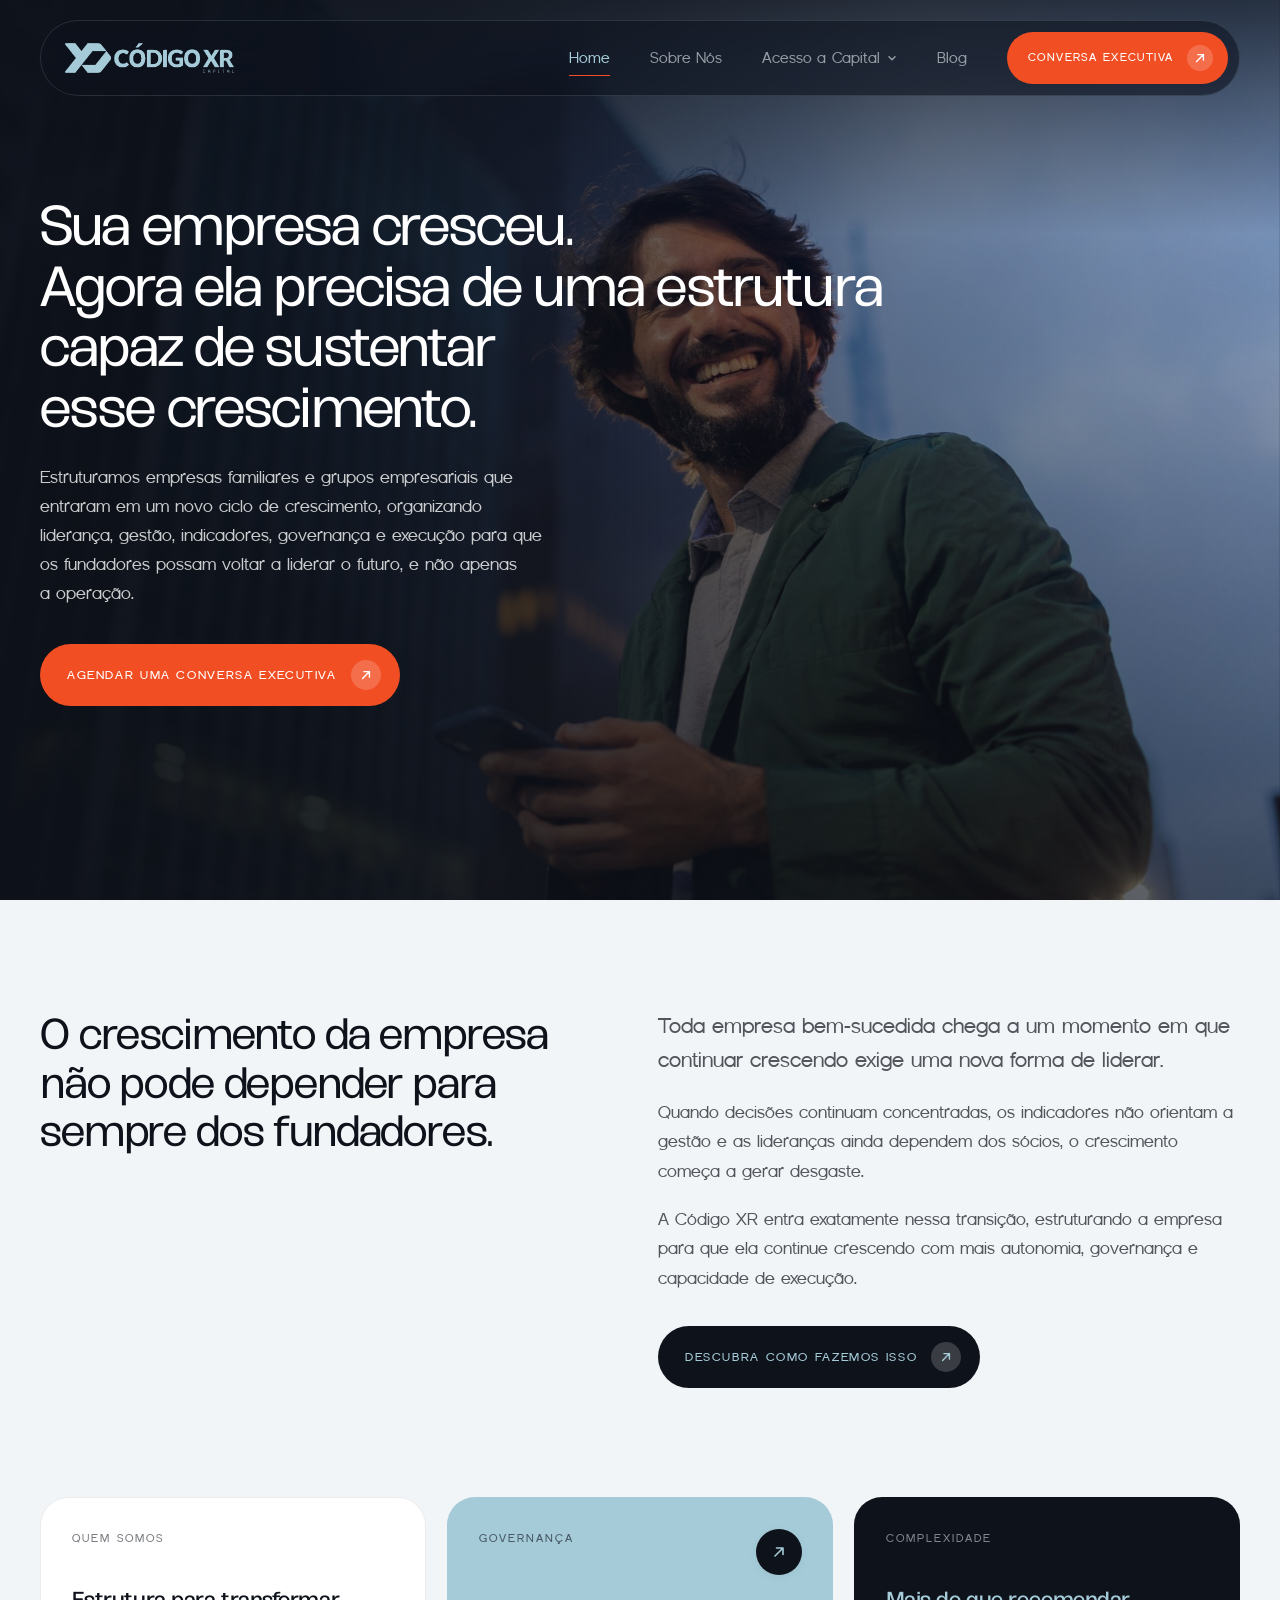
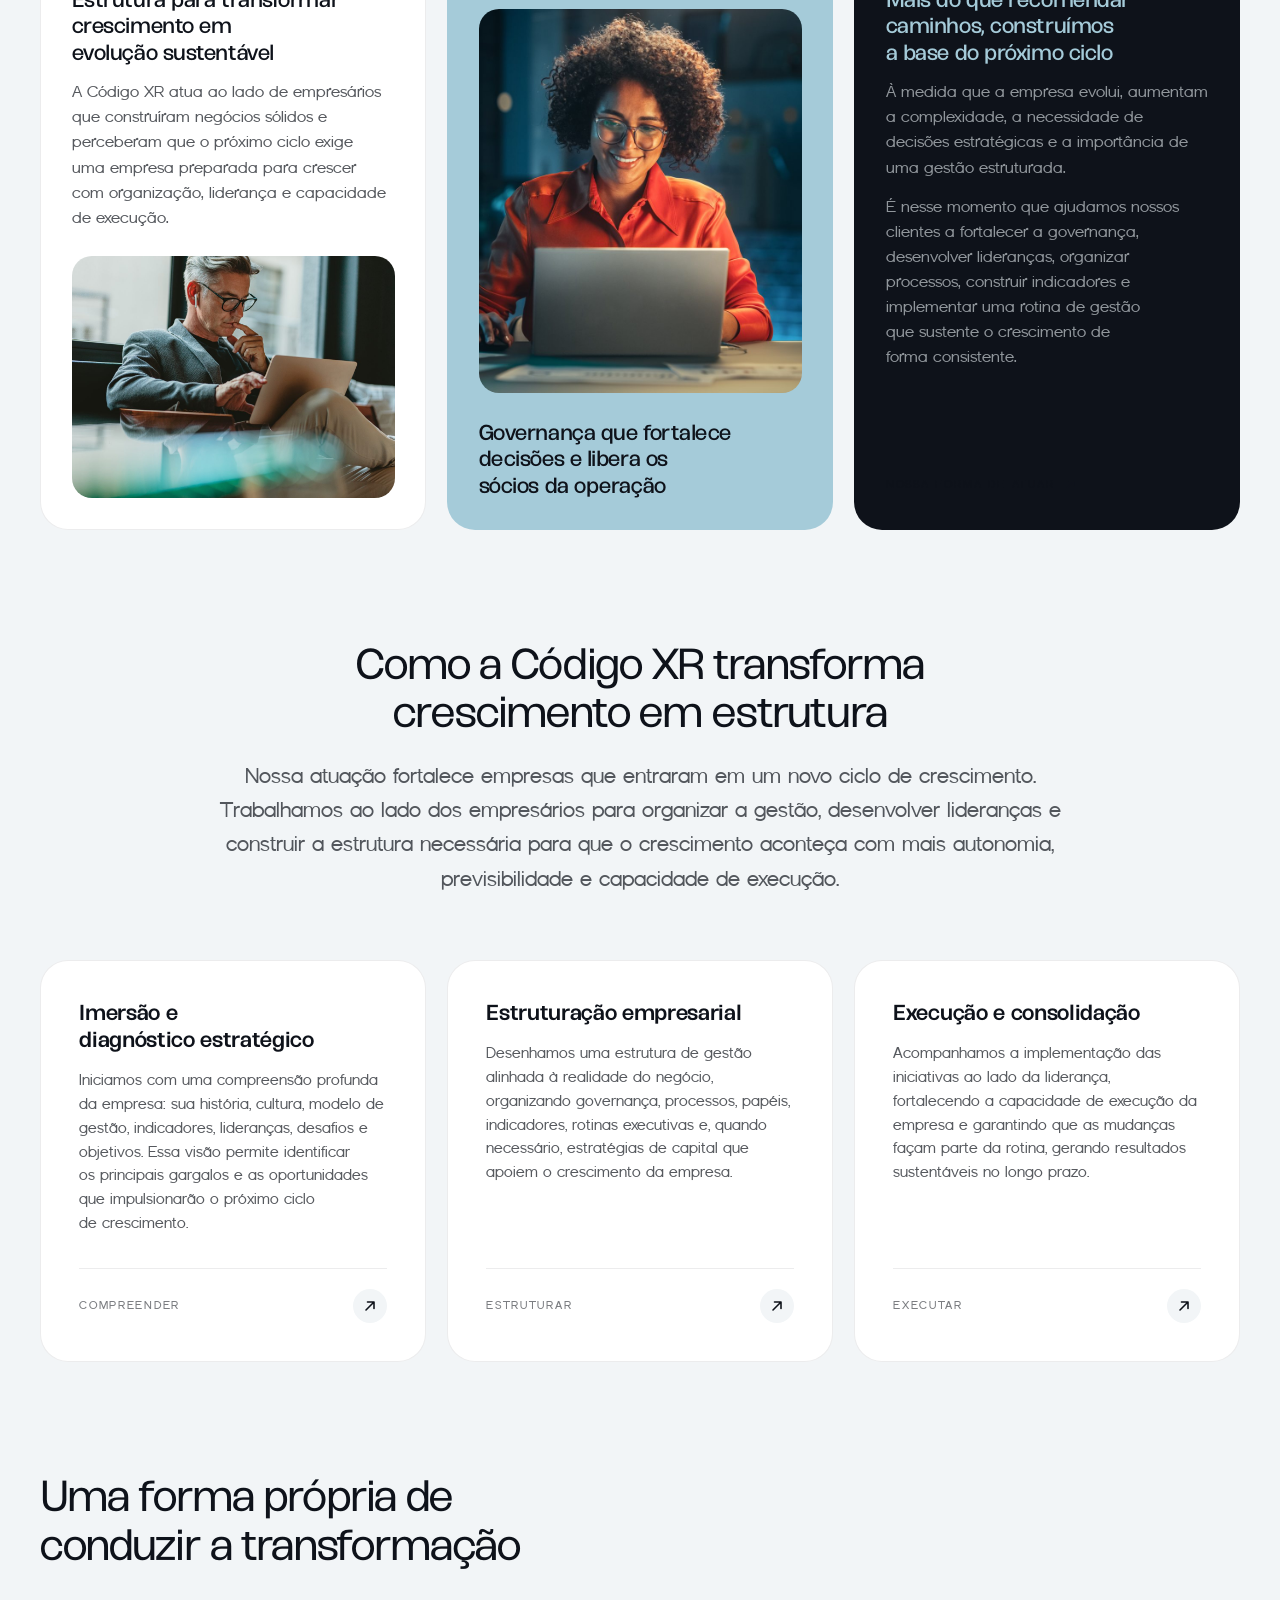
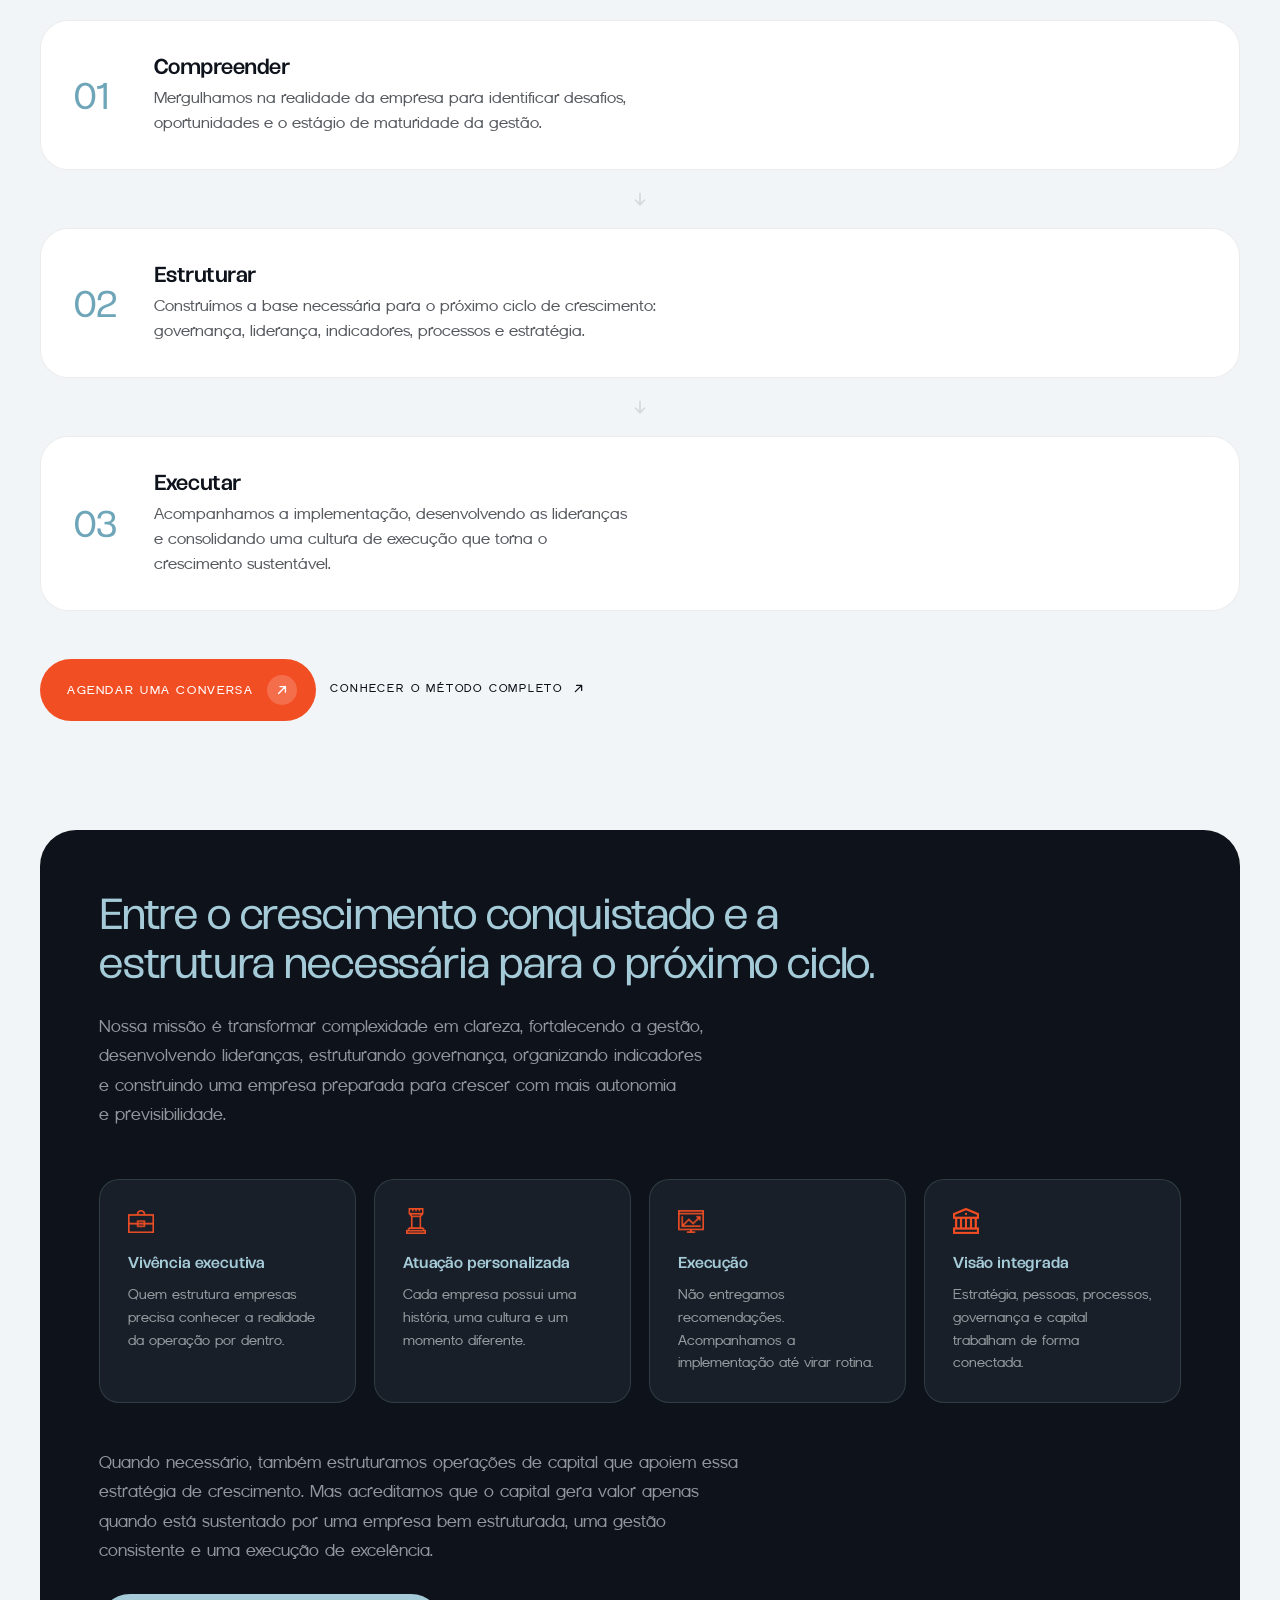
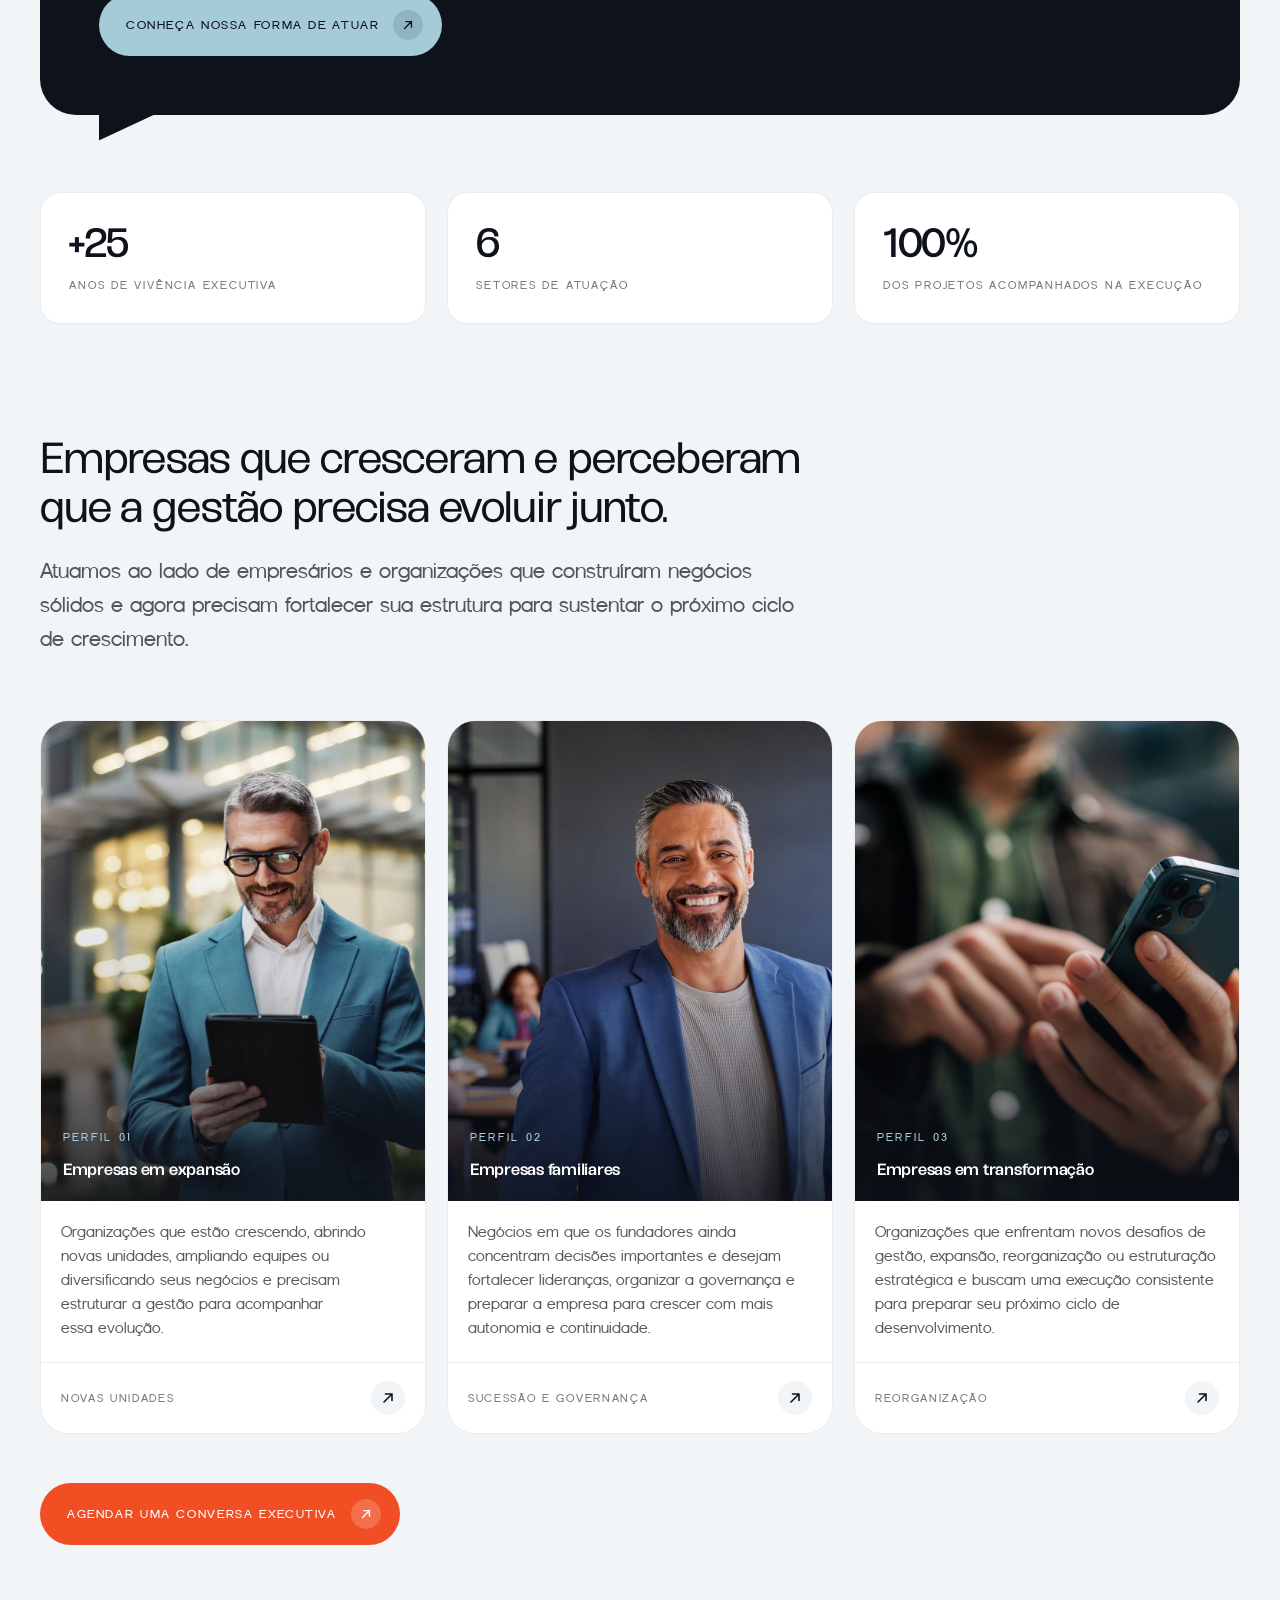
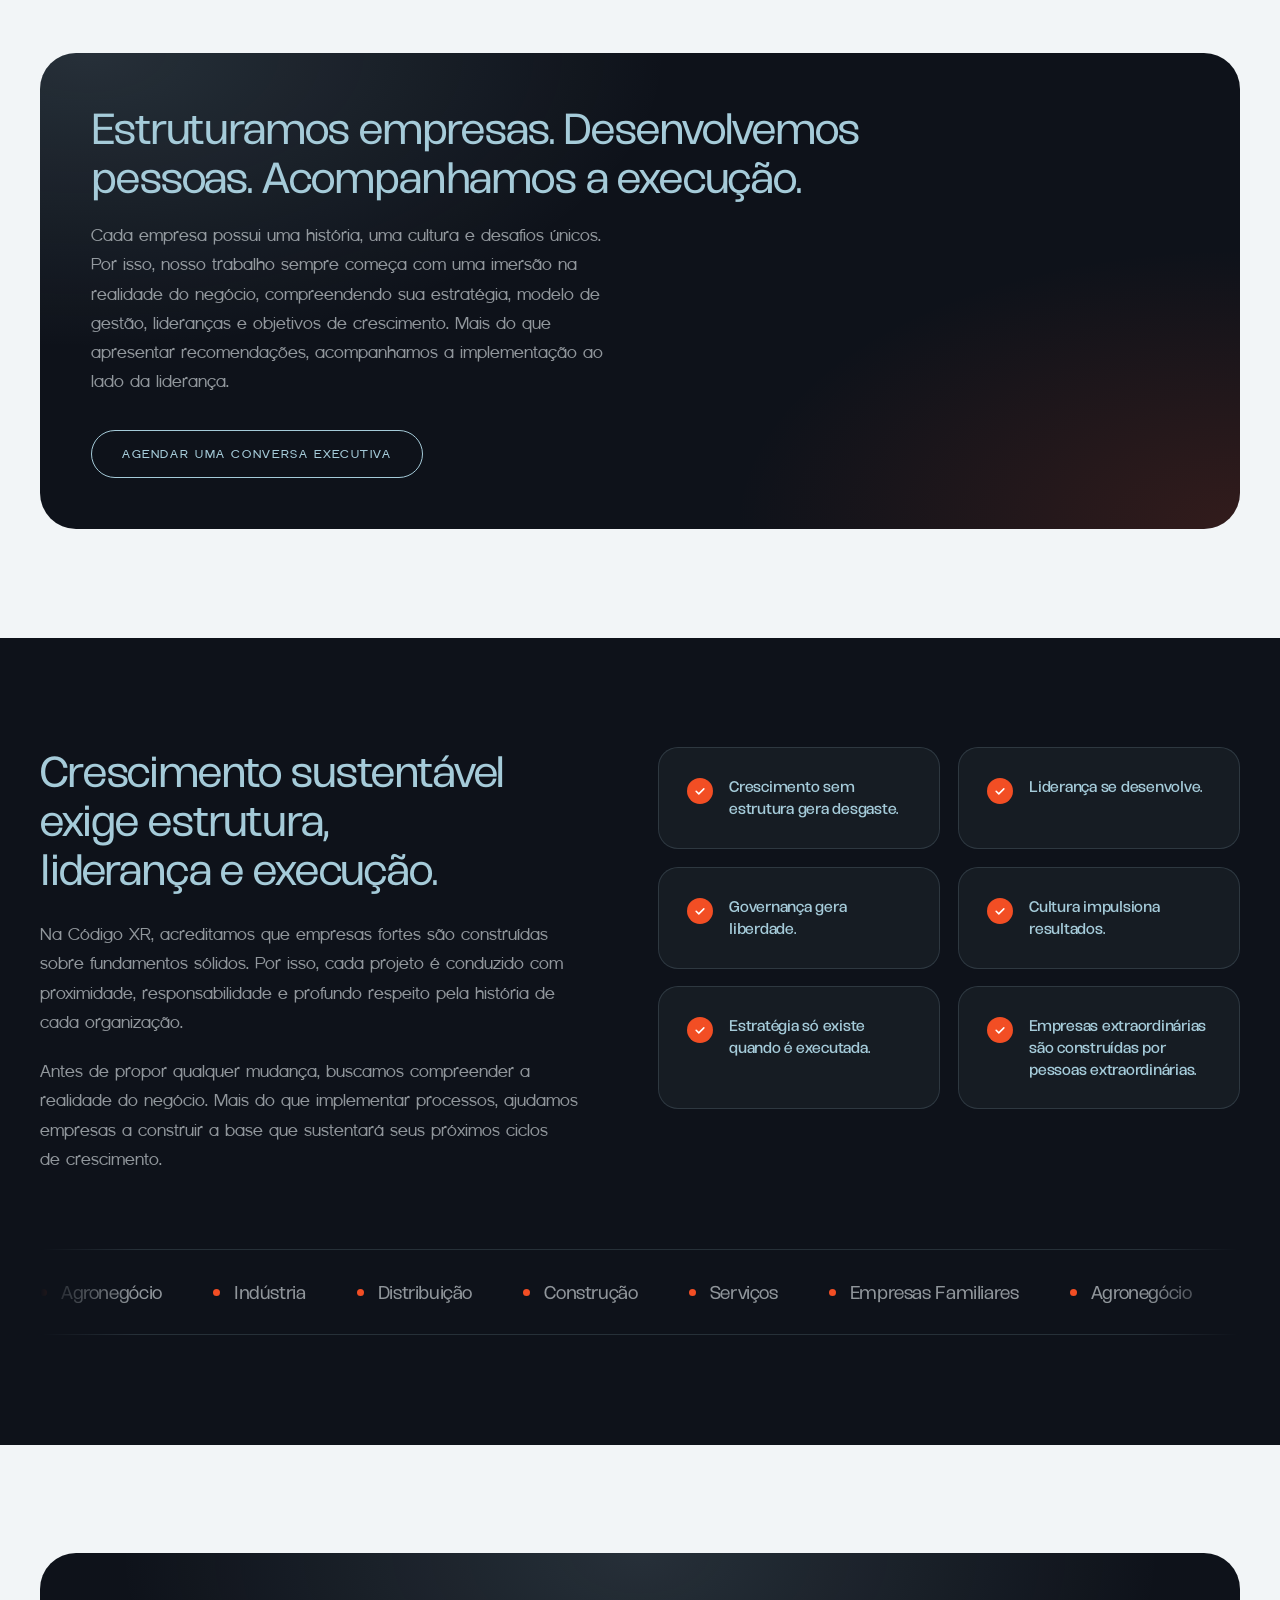
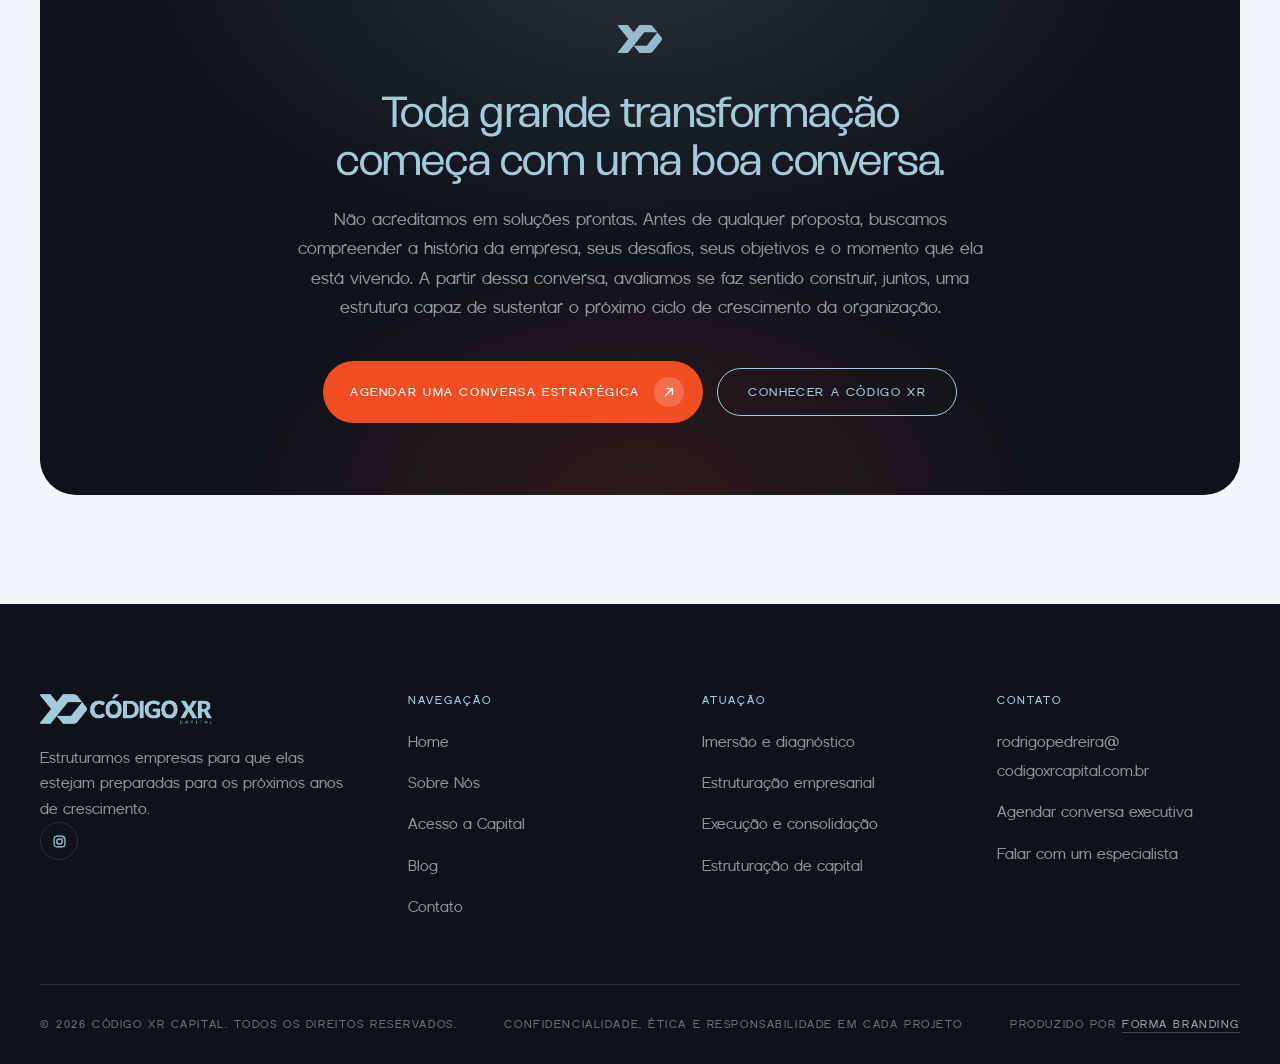
==== index.html @ d163daa0 "Remove o numero de empresas acompanhadas Sai o card '+40 empresas acompanhadas' da Home e do Sobre N" ====
<!DOCTYPE html>
<html lang="pt-BR">
<head>
<meta charset="UTF-8">
<meta name="viewport" content="width=device-width, initial-scale=1">
<title>Código XR Capital | Estruturamos empresas para o próximo ciclo de crescimento</title>
<meta name="description" content="A Código XR Capital estrutura empresas familiares e grupos empresariais que entraram em um novo ciclo de crescimento, organizando liderança, gestão, indicadores, governança e execução.">
<meta name="theme-color" content="#0E121A">
<link rel="icon" href="assets/brand/favicon.png" type="image/png">
<meta property="og:type" content="website">
<meta property="og:title" content="Código XR Capital">
<meta property="og:description" content="Estruturamos empresas para que elas estejam preparadas para os próximos anos de crescimento.">
<meta property="og:image" content="assets/img/hero-principal.jpg">
<meta property="og:locale" content="pt_BR">
<link rel="preload" as="font" type="font/woff2" href="assets/fonts/Archetica-Light.woff2" crossorigin>
<link rel="preload" as="font" type="font/woff2" href="assets/fonts/MaximaNouva-Regular.woff2" crossorigin>
<link rel="stylesheet" href="assets/css/style.css">
<script>document.documentElement.className += ' js';</script>
</head>
<body>

<a class="pular" href="#conteudo">Ir para o conteúdo</a>
<div class="progresso" aria-hidden="true"></div>

<!-- ==================== HEADER ==================== -->
<header class="topo">
  <div class="wrap">
    <div class="topo__barra">
      <a class="topo__logo" href="index.html" aria-label="Código XR Capital, página inicial">
        <img src="assets/brand/logo-azul.png" alt="Código XR Capital">
      </a>
      <nav class="nav" aria-label="Navegação principal">
        <a class="nav__link is-ativo" href="index.html">Home</a>
        <a class="nav__link" href="sobre.html">Sobre Nós</a>
        <div class="nav__item">
          <a class="nav__link nav__link--menu" href="capital.html">Acesso a Capital <svg viewBox="0 0 10 10" fill="none" aria-hidden="true"><path d="M2 3.8 5 6.8l3-3" stroke="currentColor" stroke-width="1.5" stroke-linecap="round" stroke-linejoin="round"/></svg></a>
          <div class="submenu">
          <a class="submenu__link" href="capital.html#produtos">Produtos financeiros</a>
          <a class="submenu__link" href="capital.html#home-equity">Home Equity</a>
          <a class="submenu__link" href="capital.html#home-cash">Home Cash</a>
          <span class="submenu__sep" aria-hidden="true"></span>
          <a class="submenu__link" href="capital.html#credito-empresarial">Crédito empresarial</a>
          <a class="submenu__link" href="capital.html#credito-imobiliario">Crédito imobiliário</a>
          <a class="submenu__link" href="capital.html#credito-construcao">Crédito para construção</a>
          <a class="submenu__link" href="capital.html#agronegocio">Agronegócio</a>
          <a class="submenu__link" href="capital.html#reestruturacao-dividas">Reestruturação de dívidas</a>
          <span class="submenu__sep" aria-hidden="true"></span>
          <a class="submenu__link" href="capital.html#estruturadas">Soluções estruturadas</a>
          <a class="submenu__link" href="https://app.teddy360.com.br/#/store/efd0c424-6882-4dab-96a6-a4d4dbcfbdfd/v2" target="_blank" rel="noopener">Simule sua operação</a>
          </div>
        </div>
        <a class="nav__link" href="blog.html">Blog</a>
      </nav>
      <div class="topo__acoes">
        <a class="btn btn--sm" href="contato.html">
          Conversa Executiva
          <span class="btn__seta" aria-hidden="true"><svg viewBox="0 0 14 14" fill="none"><path d="M3 11 11 3M11 3H4.5M11 3v6.5" stroke="currentColor" stroke-width="1.6" stroke-linecap="round" stroke-linejoin="round"/></svg></span>
        </a>
        <button class="menu-btn" type="button" aria-label="Abrir menu" aria-expanded="false" aria-controls="drawer">
          <span></span><span></span><span></span>
        </button>
      </div>
    </div>
  </div>
</header>

<div class="drawer" id="drawer">
  <nav class="drawer__nav" aria-label="Navegação mobile">
    <a class="drawer__link" style="--i:0" href="index.html">Home</a>
    <a class="drawer__link" style="--i:1" href="sobre.html">Sobre Nós</a>
    <a class="drawer__link" style="--i:2" href="capital.html">Acesso a Capital</a>
    <div class="drawer__sub" style="--i:3">
      <a href="capital.html#produtos">Produtos financeiros</a>
      <a href="capital.html#home-equity">Home Equity</a>
      <a href="capital.html#home-cash">Home Cash</a>
      <a href="capital.html#credito-empresarial">Crédito empresarial</a>
      <a href="capital.html#credito-imobiliario">Crédito imobiliário</a>
      <a href="capital.html#credito-construcao">Crédito para construção</a>
      <a href="capital.html#agronegocio">Agronegócio</a>
      <a href="capital.html#reestruturacao-dividas">Reestruturação de dívidas</a>
      <a href="capital.html#estruturadas">Soluções estruturadas</a>
      <a href="https://app.teddy360.com.br/#/store/efd0c424-6882-4dab-96a6-a4d4dbcfbdfd/v2" target="_blank" rel="noopener">Simule sua operação</a>
    </div>
    <a class="drawer__link" style="--i:4" href="blog.html">Blog</a>
  </nav>
  <div class="drawer__rodape">
    <a class="btn btn--bloco" href="contato.html">
      Agendar uma Conversa Executiva
      <span class="btn__seta" aria-hidden="true"><svg viewBox="0 0 14 14" fill="none"><path d="M3 11 11 3M11 3H4.5M11 3v6.5" stroke="currentColor" stroke-width="1.6" stroke-linecap="round" stroke-linejoin="round"/></svg></span>
    </a>
    <p class="drawer__contato">
      <a href="mailto:rodrigopedreira@codigoxrcapital.com.br">rodrigopedreira@<wbr>codigoxrcapital.com.br</a><br>
      Estruturação empresarial, governança e capital
    </p>
  </div>
</div>

<main id="conteudo">

  <!-- ==================== DOBRA 1: HERO ==================== -->
  <section class="hero">
    <img class="hero__bg" src="assets/img/hero-principal.jpg" alt="Empresário em ambiente urbano corporativo" width="2400" height="1340" fetchpriority="high">

    <div class="hero__conteudo">
      <h1 class="hero__titulo">
        <span data-fatiar>Sua empresa cresceu.</span>
        <span data-fatiar>Agora ela precisa de uma estrutura</span>
        <span data-fatiar>capaz de sustentar esse crescimento.</span>
      </h1>

      <p class="hero__sub" data-anima="sobe" style="--atraso:.4s">
        Estruturamos empresas familiares e grupos empresariais que entraram em um novo ciclo de crescimento, organizando liderança, gestão, indicadores, governança e execução para que os fundadores possam voltar a liderar o futuro, e não apenas a operação.
      </p>

      <div class="hero__acoes grupo-btn" data-anima="sobe" style="--atraso:.52s">
        <a class="btn" href="contato.html">
          Agendar uma Conversa Executiva
          <span class="btn__seta" aria-hidden="true"><svg viewBox="0 0 14 14" fill="none"><path d="M3 11 11 3M11 3H4.5M11 3v6.5" stroke="currentColor" stroke-width="1.6" stroke-linecap="round" stroke-linejoin="round"/></svg></span>
        </a>
      </div>
    </div>

    <div class="hero__tags" data-grupo=".1">
      <span class="hero__tag" data-anima="sobe">Estruturação empresarial</span>
      <span class="hero__tag" data-anima="sobe">Governança e liderança</span>
      <span class="hero__tag" data-anima="sobe">Execução e capital</span>
    </div>
  </section>

  <!-- ==================== DOBRA 2: A TRANSIÇÃO ==================== -->
  <section class="secao" id="transicao">
    <div class="wrap">
      <div class="duas-colunas">

        <div>
          <h2 class="h2" data-fatiar>O crescimento da empresa não pode depender para sempre dos fundadores.</h2>
        </div>

        <div data-grupo=".1">
          <p class="lead" data-anima="sobe">Toda empresa bem-sucedida chega a um momento em que continuar crescendo exige uma nova forma de liderar.</p>
          <p class="texto" data-anima="sobe">Quando decisões continuam concentradas, os indicadores não orientam a gestão e as lideranças ainda dependem dos sócios, o crescimento começa a gerar desgaste.</p>
          <p class="texto" data-anima="sobe">A Código XR entra exatamente nessa transição, estruturando a empresa para que ela continue crescendo com mais autonomia, governança e capacidade de execução.</p>
          <div class="grupo-btn" style="margin-top:34px" data-anima="sobe">
            <a class="btn btn--escuro" href="#atuacao">
              Descubra como fazemos isso
              <span class="btn__seta" aria-hidden="true"><svg viewBox="0 0 14 14" fill="none"><path d="M3 11 11 3M11 3H4.5M11 3v6.5" stroke="currentColor" stroke-width="1.6" stroke-linecap="round" stroke-linejoin="round"/></svg></span>
            </a>
          </div>
        </div>

      </div>
    </div>
  </section>

  <!-- ==================== DOBRA 3: BENTO ==================== -->
  <section class="secao secao--topo">
    <div class="wrap">
      <div class="bento" data-grupo=".12">

        <article class="card bento__destaque" data-anima="sobe">
          <div class="card__topo">
            <span class="card__rotulo">Quem somos</span>
          </div>
          <h3 class="card__titulo">Estrutura para transformar crescimento em evolução sustentável</h3>
          <p class="card__texto">A Código XR atua ao lado de empresários que construíram negócios sólidos e perceberam que o próximo ciclo exige uma empresa preparada para crescer com organização, liderança e capacidade de execução.</p>
          <div class="card__midia">
            <img src="assets/img/bento-conselho.jpg" alt="Reunião de conselho em ambiente corporativo" loading="lazy" width="1200" height="900">
          </div>
        </article>

        <article class="card card--azul bento__acento" data-anima="escala">
          <div class="card__topo">
            <span class="card__rotulo">Governança</span>
          </div>
          <div class="bento__acento-foto">
            <img src="assets/img/bento-governanca.jpg" alt="Sala de reunião executiva com lideranças" loading="lazy" width="1200" height="900">
          </div>
          <h3 class="card__titulo">Governança que fortalece decisões e libera os sócios da operação</h3>
          <span class="bolha" aria-hidden="true"><svg viewBox="0 0 14 14" fill="none"><path d="M3 11 11 3M11 3H4.5M11 3v6.5" stroke="currentColor" stroke-width="1.6" stroke-linecap="round" stroke-linejoin="round"/></svg></span>
        </article>

        <article class="card card--escuro bento__destaque" data-anima="sobe">
          <div class="card__topo">
            <span class="card__rotulo">Complexidade</span>
          </div>
          <h3 class="card__titulo">Mais do que recomendar caminhos, construímos a base do próximo ciclo</h3>
          <p class="card__texto">À medida que a empresa evolui, aumentam a complexidade, a necessidade de decisões estratégicas e a importância de uma gestão estruturada.</p>
          <p class="card__texto">É nesse momento que ajudamos nossos clientes a fortalecer a governança, desenvolver lideranças, organizar processos, construir indicadores e implementar uma rotina de gestão que sustente o crescimento de forma consistente.</p>
          <div class="grupo-btn" style="margin-top:auto;padding-top:clamp(24px,3vw,36px)">
            <a class="link-seta" href="sobre.html">
              Nossa forma de atuar
              <svg viewBox="0 0 14 14" fill="none" aria-hidden="true"><path d="M3 11 11 3M11 3H4.5M11 3v6.5" stroke="currentColor" stroke-width="1.6" stroke-linecap="round" stroke-linejoin="round"/></svg>
            </a>
          </div>
        </article>

      </div>
    </div>
  </section>

  <!-- ==================== DOBRA 4: COMO ATUAMOS ==================== -->
  <section class="secao secao--topo" id="atuacao">
    <div class="wrap">

      <div class="cabecalho-secao cabecalho-secao--centro">
        <h2 class="h2" data-fatiar>Como a Código XR transforma crescimento em estrutura</h2>
        <p class="lead" data-anima="sobe" style="--atraso:.2s">Nossa atuação fortalece empresas que entraram em um novo ciclo de crescimento. Trabalhamos ao lado dos empresários para organizar a gestão, desenvolver lideranças e construir a estrutura necessária para que o crescimento aconteça com mais autonomia, previsibilidade e capacidade de execução.</p>
      </div>

      <div class="grid grid--3" style="margin-top:clamp(44px,5vw,72px)" data-grupo=".11">

        <article class="pilar pilar--texto" data-anima="sobe">
          <h3 class="pilar__titulo">Imersão e diagnóstico estratégico</h3>
          <p class="pilar__desc">Iniciamos com uma compreensão profunda da empresa: sua história, cultura, modelo de gestão, indicadores, lideranças, desafios e objetivos. Essa visão permite identificar os principais gargalos e as oportunidades que impulsionarão o próximo ciclo de crescimento.</p>
          <div class="pilar__rodape">
            <span>Compreender</span>
            <a class="bolha" href="contato.html" aria-label="Agendar uma conversa executiva"><svg viewBox="0 0 14 14" fill="none" aria-hidden="true"><path d="M3 11 11 3M11 3H4.5M11 3v6.5" stroke="currentColor" stroke-width="1.6" stroke-linecap="round" stroke-linejoin="round"/></svg></a>
          </div>
        </article>

        <article class="pilar pilar--texto" data-anima="sobe">
          <h3 class="pilar__titulo">Estruturação empresarial</h3>
          <p class="pilar__desc">Desenhamos uma estrutura de gestão alinhada à realidade do negócio, organizando governança, processos, papéis, indicadores, rotinas executivas e, quando necessário, estratégias de capital que apoiem o crescimento da empresa.</p>
          <div class="pilar__rodape">
            <span>Estruturar</span>
            <a class="bolha" href="contato.html" aria-label="Agendar uma conversa executiva"><svg viewBox="0 0 14 14" fill="none" aria-hidden="true"><path d="M3 11 11 3M11 3H4.5M11 3v6.5" stroke="currentColor" stroke-width="1.6" stroke-linecap="round" stroke-linejoin="round"/></svg></a>
          </div>
        </article>

        <article class="pilar pilar--texto" data-anima="sobe">
          <h3 class="pilar__titulo">Execução e consolidação</h3>
          <p class="pilar__desc">Acompanhamos a implementação das iniciativas ao lado da liderança, fortalecendo a capacidade de execução da empresa e garantindo que as mudanças façam parte da rotina, gerando resultados sustentáveis no longo prazo.</p>
          <div class="pilar__rodape">
            <span>Executar</span>
            <a class="bolha" href="contato.html" aria-label="Agendar uma conversa executiva"><svg viewBox="0 0 14 14" fill="none" aria-hidden="true"><path d="M3 11 11 3M11 3H4.5M11 3v6.5" stroke="currentColor" stroke-width="1.6" stroke-linecap="round" stroke-linejoin="round"/></svg></a>
          </div>
        </article>

      </div>
    </div>
  </section>

  <!-- ==================== MÉTODO XR ==================== -->
  <section class="secao secao--topo">
    <div class="wrap">
      <div class="cabecalho-secao" style="margin-bottom:clamp(34px,4vw,54px)">
        <h2 class="h2" data-fatiar>Uma forma própria de conduzir a transformação</h2>
      </div>

      <div class="metodo" data-grupo=".1">

        <article class="etapa" data-anima="esquerda">
          <div class="etapa__num">01</div>
          <div>
            <h3 class="etapa__titulo">Compreender</h3>
            <p class="etapa__texto">Mergulhamos na realidade da empresa para identificar desafios, oportunidades e o estágio de maturidade da gestão.</p>
          </div>
        </article>

        <div class="seta-fluxo" aria-hidden="true"><svg viewBox="0 0 16 16" fill="none"><path d="M8 3v10m0 0 4-4m-4 4-4-4" stroke="currentColor" stroke-width="1.5" stroke-linecap="round" stroke-linejoin="round"/></svg></div>

        <article class="etapa" data-anima="esquerda">
          <div class="etapa__num">02</div>
          <div>
            <h3 class="etapa__titulo">Estruturar</h3>
            <p class="etapa__texto">Construímos a base necessária para o próximo ciclo de crescimento: governança, liderança, indicadores, processos e estratégia.</p>
          </div>
        </article>

        <div class="seta-fluxo" aria-hidden="true"><svg viewBox="0 0 16 16" fill="none"><path d="M8 3v10m0 0 4-4m-4 4-4-4" stroke="currentColor" stroke-width="1.5" stroke-linecap="round" stroke-linejoin="round"/></svg></div>

        <article class="etapa" data-anima="esquerda">
          <div class="etapa__num">03</div>
          <div>
            <h3 class="etapa__titulo">Executar</h3>
            <p class="etapa__texto">Acompanhamos a implementação, desenvolvendo as lideranças e consolidando uma cultura de execução que torna o crescimento sustentável.</p>
          </div>
        </article>

      </div>

      <div class="grupo-btn" style="margin-top:clamp(32px,4vw,48px)" data-anima="sobe">
        <a class="btn" href="contato.html">
          Agendar uma Conversa
          <span class="btn__seta" aria-hidden="true"><svg viewBox="0 0 14 14" fill="none"><path d="M3 11 11 3M11 3H4.5M11 3v6.5" stroke="currentColor" stroke-width="1.6" stroke-linecap="round" stroke-linejoin="round"/></svg></span>
        </a>
        <a class="link-seta" href="sobre.html">
          Conhecer o método completo
          <svg viewBox="0 0 14 14" fill="none" aria-hidden="true"><path d="M3 11 11 3M11 3H4.5M11 3v6.5" stroke="currentColor" stroke-width="1.6" stroke-linecap="round" stroke-linejoin="round"/></svg>
        </a>
      </div>
    </div>
  </section>

  <!-- ==================== DOBRA 5: FILOSOFIA (BALÃO ESCURO) ==================== -->
  <section class="secao secao--topo">
    <div class="wrap">
      <div class="balao" data-anima="escala">
        <h2 class="h2" data-fatiar>Entre o crescimento conquistado e a estrutura necessária para o próximo ciclo.</h2>
        <p class="texto" style="margin-top:24px;max-width:70ch;color:var(--claro-60)" data-anima="sobe">
          Nossa missão é transformar complexidade em clareza, fortalecendo a gestão, desenvolvendo lideranças, estruturando governança, organizando indicadores e construindo uma empresa preparada para crescer com mais autonomia e previsibilidade.
        </p>

        <div class="balao__grade" data-grupo=".09">
          <div class="balao__item" data-anima="sobe">
            <i style="-webkit-mask-image:url(assets/icons/executivo.png);mask-image:url(assets/icons/executivo.png)" aria-hidden="true"></i>
            <h3>Vivência executiva</h3>
            <p>Quem estrutura empresas precisa conhecer a realidade da operação por dentro.</p>
          </div>
          <div class="balao__item" data-anima="sobe">
            <i style="-webkit-mask-image:url(assets/icons/estrategia.png);mask-image:url(assets/icons/estrategia.png)" aria-hidden="true"></i>
            <h3>Atuação personalizada</h3>
            <p>Cada empresa possui uma história, uma cultura e um momento diferente.</p>
          </div>
          <div class="balao__item" data-anima="sobe">
            <i style="-webkit-mask-image:url(assets/icons/indicadores.png);mask-image:url(assets/icons/indicadores.png)" aria-hidden="true"></i>
            <h3>Execução</h3>
            <p>Não entregamos recomendações. Acompanhamos a implementação até virar rotina.</p>
          </div>
          <div class="balao__item" data-anima="sobe">
            <i style="-webkit-mask-image:url(assets/icons/governanca.png);mask-image:url(assets/icons/governanca.png)" aria-hidden="true"></i>
            <h3>Visão integrada</h3>
            <p>Estratégia, pessoas, processos, governança e capital trabalham de forma conectada.</p>
          </div>
        </div>

        <p class="texto" style="margin-top:clamp(30px,3.4vw,44px);max-width:72ch;color:var(--claro-60)" data-anima="sobe">
          Quando necessário, também estruturamos operações de capital que apoiem essa estratégia de crescimento. Mas acreditamos que o capital gera valor apenas quando está sustentado por uma empresa bem estruturada, uma gestão consistente e uma execução de excelência.
        </p>

        <div class="grupo-btn" style="margin-top:30px" data-anima="sobe">
          <a class="btn btn--azul" href="sobre.html">
            Conheça nossa forma de atuar
            <span class="btn__seta" aria-hidden="true"><svg viewBox="0 0 14 14" fill="none"><path d="M3 11 11 3M11 3H4.5M11 3v6.5" stroke="currentColor" stroke-width="1.6" stroke-linecap="round" stroke-linejoin="round"/></svg></span>
          </a>
        </div>
      </div>

      <!-- AJUSTAR COM O CLIENTE: números institucionais a confirmar -->
      <div class="numeros numeros--3" data-grupo=".1">
        <div class="numeros__item" data-anima="sobe">
          <div class="numeros__valor"><span data-contador="25" data-prefixo="+">+25</span></div>
          <div class="numeros__rot">Anos de vivência executiva</div>
        </div>
        <div class="numeros__item" data-anima="sobe">
          <div class="numeros__valor"><span data-contador="6">6</span></div>
          <div class="numeros__rot">Setores de atuação</div>
        </div>
        <div class="numeros__item" data-anima="sobe">
          <div class="numeros__valor"><span data-contador="100" data-sufixo="%">100%</span></div>
          <div class="numeros__rot">Dos projetos acompanhados na execução</div>
        </div>
      </div>
    </div>
  </section>

  <!-- ==================== DOBRA 6: PARA QUEM ==================== -->
  <section class="secao secao--topo">
    <div class="wrap">

      <div class="cabecalho-secao">
        <h2 class="h2" data-fatiar>Empresas que cresceram e perceberam que a gestão precisa evoluir junto.</h2>
        <p class="lead" data-anima="sobe" style="--atraso:.2s">Atuamos ao lado de empresários e organizações que construíram negócios sólidos e agora precisam fortalecer sua estrutura para sustentar o próximo ciclo de crescimento.</p>
      </div>

      <div class="grid grid--3" style="margin-top:clamp(40px,5vw,64px)" data-grupo=".11">

        <article class="pilar" data-anima="sobe">
          <div class="pilar__foto">
            <img src="assets/img/perfil-expansao.jpg" alt="Empresas em expansão" loading="lazy" width="1000" height="1250">
            <div class="pilar__conteudo">
              <span class="pilar__num">Perfil 01</span>
              <h3 class="pilar__titulo">Empresas em expansão</h3>
            </div>
          </div>
          <p class="pilar__desc">Organizações que estão crescendo, abrindo novas unidades, ampliando equipes ou diversificando seus negócios e precisam estruturar a gestão para acompanhar essa evolução.</p>
          <div class="pilar__rodape">
            <span>Novas unidades</span>
            <a class="bolha" href="contato.html" aria-label="Agendar uma conversa executiva"><svg viewBox="0 0 14 14" fill="none" aria-hidden="true"><path d="M3 11 11 3M11 3H4.5M11 3v6.5" stroke="currentColor" stroke-width="1.6" stroke-linecap="round" stroke-linejoin="round"/></svg></a>
          </div>
        </article>

        <article class="pilar" data-anima="sobe">
          <div class="pilar__foto">
            <img src="assets/img/perfil-familiar.jpg" alt="Empresas familiares" loading="lazy" width="1000" height="1250">
            <div class="pilar__conteudo">
              <span class="pilar__num">Perfil 02</span>
              <h3 class="pilar__titulo">Empresas familiares</h3>
            </div>
          </div>
          <p class="pilar__desc">Negócios em que os fundadores ainda concentram decisões importantes e desejam fortalecer lideranças, organizar a governança e preparar a empresa para crescer com mais autonomia e continuidade.</p>
          <div class="pilar__rodape">
            <span>Sucessão e governança</span>
            <a class="bolha" href="contato.html" aria-label="Agendar uma conversa executiva"><svg viewBox="0 0 14 14" fill="none" aria-hidden="true"><path d="M3 11 11 3M11 3H4.5M11 3v6.5" stroke="currentColor" stroke-width="1.6" stroke-linecap="round" stroke-linejoin="round"/></svg></a>
          </div>
        </article>

        <article class="pilar" data-anima="sobe">
          <div class="pilar__foto">
            <img src="assets/img/perfil-transformacao.jpg" alt="Empresas em transformação" loading="lazy" width="1000" height="1250">
            <div class="pilar__conteudo">
              <span class="pilar__num">Perfil 03</span>
              <h3 class="pilar__titulo">Empresas em transformação</h3>
            </div>
          </div>
          <p class="pilar__desc">Organizações que enfrentam novos desafios de gestão, expansão, reorganização ou estruturação estratégica e buscam uma execução consistente para preparar seu próximo ciclo de desenvolvimento.</p>
          <div class="pilar__rodape">
            <span>Reorganização</span>
            <a class="bolha" href="contato.html" aria-label="Agendar uma conversa executiva"><svg viewBox="0 0 14 14" fill="none" aria-hidden="true"><path d="M3 11 11 3M11 3H4.5M11 3v6.5" stroke="currentColor" stroke-width="1.6" stroke-linecap="round" stroke-linejoin="round"/></svg></a>
          </div>
        </article>

      </div>

      <div class="grupo-btn" style="margin-top:clamp(32px,4vw,48px)" data-anima="sobe">
        <a class="btn" href="contato.html">
          Agendar uma Conversa Executiva
          <span class="btn__seta" aria-hidden="true"><svg viewBox="0 0 14 14" fill="none"><path d="M3 11 11 3M11 3H4.5M11 3v6.5" stroke="currentColor" stroke-width="1.6" stroke-linecap="round" stroke-linejoin="round"/></svg></span>
        </a>
      </div>
    </div>
  </section>

  <!-- ==================== DOBRA 7: BANNER NOSSO JEITO ==================== -->
  <section class="secao secao--topo">
    <div class="wrap">
      <div class="banner banner--solido" data-anima="escala">
        <div class="banner__conteudo">
          <h2 class="h2" data-fatiar>Estruturamos empresas. Desenvolvemos pessoas. Acompanhamos a execução.</h2>
          <p class="texto" data-anima="sobe">Cada empresa possui uma história, uma cultura e desafios únicos. Por isso, nosso trabalho sempre começa com uma imersão na realidade do negócio, compreendendo sua estratégia, modelo de gestão, lideranças e objetivos de crescimento. Mais do que apresentar recomendações, acompanhamos a implementação ao lado da liderança.</p>
          <div class="grupo-btn" data-anima="sobe">
            <a class="btn btn--linha" href="contato.html">Agendar uma Conversa Executiva</a>
          </div>
        </div>
      </div>
    </div>
  </section>

  <!-- ==================== DOBRA 8: PRINCÍPIOS ==================== -->
  <section class="secao secao--escura">
    <div class="wrap">
      <div class="duas-colunas">

        <div>
          <h2 class="h2" data-fatiar>Crescimento sustentável exige estrutura, liderança e execução.</h2>
          <p class="texto" data-anima="sobe">Na Código XR, acreditamos que empresas fortes são construídas sobre fundamentos sólidos. Por isso, cada projeto é conduzido com proximidade, responsabilidade e profundo respeito pela história de cada organização.</p>
          <p class="texto" data-anima="sobe">Antes de propor qualquer mudança, buscamos compreender a realidade do negócio. Mais do que implementar processos, ajudamos empresas a construir a base que sustentará seus próximos ciclos de crescimento.</p>
        </div>

        <div class="principios" data-grupo=".08">
          <div class="principio" data-anima="direita">
            <span class="principio__check" aria-hidden="true"><svg viewBox="0 0 14 14" fill="none"><path d="M2.5 7.3 5.6 10.4 11.5 4.5" stroke="currentColor" stroke-width="1.8" stroke-linecap="round" stroke-linejoin="round"/></svg></span>
            <p>Crescimento sem estrutura gera desgaste.</p>
          </div>
          <div class="principio" data-anima="direita">
            <span class="principio__check" aria-hidden="true"><svg viewBox="0 0 14 14" fill="none"><path d="M2.5 7.3 5.6 10.4 11.5 4.5" stroke="currentColor" stroke-width="1.8" stroke-linecap="round" stroke-linejoin="round"/></svg></span>
            <p>Liderança se desenvolve.</p>
          </div>
          <div class="principio" data-anima="direita">
            <span class="principio__check" aria-hidden="true"><svg viewBox="0 0 14 14" fill="none"><path d="M2.5 7.3 5.6 10.4 11.5 4.5" stroke="currentColor" stroke-width="1.8" stroke-linecap="round" stroke-linejoin="round"/></svg></span>
            <p>Governança gera liberdade.</p>
          </div>
          <div class="principio" data-anima="direita">
            <span class="principio__check" aria-hidden="true"><svg viewBox="0 0 14 14" fill="none"><path d="M2.5 7.3 5.6 10.4 11.5 4.5" stroke="currentColor" stroke-width="1.8" stroke-linecap="round" stroke-linejoin="round"/></svg></span>
            <p>Cultura impulsiona resultados.</p>
          </div>
          <div class="principio" data-anima="direita">
            <span class="principio__check" aria-hidden="true"><svg viewBox="0 0 14 14" fill="none"><path d="M2.5 7.3 5.6 10.4 11.5 4.5" stroke="currentColor" stroke-width="1.8" stroke-linecap="round" stroke-linejoin="round"/></svg></span>
            <p>Estratégia só existe quando é executada.</p>
          </div>
          <div class="principio" data-anima="direita">
            <span class="principio__check" aria-hidden="true"><svg viewBox="0 0 14 14" fill="none"><path d="M2.5 7.3 5.6 10.4 11.5 4.5" stroke="currentColor" stroke-width="1.8" stroke-linecap="round" stroke-linejoin="round"/></svg></span>
            <p>Empresas extraordinárias são construídas por pessoas extraordinárias.</p>
          </div>
        </div>

      </div>

      <div class="faixa" style="margin-top:clamp(50px,6vw,80px)" data-anima="fade" aria-hidden="true">
        <div class="faixa__trilho">
          <div class="faixa__grupo">
            <span class="faixa__item">Agronegócio</span>
            <span class="faixa__item">Indústria</span>
            <span class="faixa__item">Distribuição</span>
            <span class="faixa__item">Construção</span>
            <span class="faixa__item">Serviços</span>
            <span class="faixa__item">Empresas Familiares</span>
          </div>
          <div class="faixa__grupo">
            <span class="faixa__item">Agronegócio</span>
            <span class="faixa__item">Indústria</span>
            <span class="faixa__item">Distribuição</span>
            <span class="faixa__item">Construção</span>
            <span class="faixa__item">Serviços</span>
            <span class="faixa__item">Empresas Familiares</span>
          </div>
        </div>
      </div>
      <p class="sr-only">Setores de atuação: agronegócio, indústria, distribuição, construção, serviços e empresas familiares.</p>
    </div>
  </section>

  <!-- ==================== DOBRA 10: CTA FINAL ==================== -->
  <section class="secao secao--fecho">
    <div class="wrap">
      <div class="cta-final" data-anima="escala">
        <div class="cta-final__conteudo">
          <img class="cta-final__icone" src="assets/brand/icone-azul.png" alt="" aria-hidden="true" width="44" height="28">
          <h2 class="h2" data-fatiar>Toda grande transformação começa com uma boa conversa.</h2>
          <p class="texto" data-anima="sobe">Não acreditamos em soluções prontas. Antes de qualquer proposta, buscamos compreender a história da empresa, seus desafios, seus objetivos e o momento que ela está vivendo. A partir dessa conversa, avaliamos se faz sentido construir, juntos, uma estrutura capaz de sustentar o próximo ciclo de crescimento da organização.</p>
          <div class="grupo-btn" data-anima="sobe">
            <a class="btn" href="contato.html">
              Agendar uma Conversa Estratégica
              <span class="btn__seta" aria-hidden="true"><svg viewBox="0 0 14 14" fill="none"><path d="M3 11 11 3M11 3H4.5M11 3v6.5" stroke="currentColor" stroke-width="1.6" stroke-linecap="round" stroke-linejoin="round"/></svg></span>
            </a>
            <a class="btn btn--linha" href="sobre.html">Conhecer a Código XR</a>
          </div>
        </div>
      </div>
    </div>
  </section>

</main>

<!-- ==================== RODAPÉ ==================== -->
<footer class="rodape">
  <div class="wrap">
    <div class="rodape__grid">
      <div>
        <a class="rodape__logo" href="index.html" aria-label="Código XR Capital">
          <img src="assets/brand/logo-azul.png" alt="Código XR Capital" width="1214" height="212" loading="lazy">
        </a>
        <p class="rodape__sobre">Estruturamos empresas para que elas estejam preparadas para os próximos anos de crescimento.</p>
        <div class="sociais">
          <a href="https://www.instagram.com/rodpedreira/" target="_blank" rel="noopener" aria-label="Instagram da Código XR Capital"><svg viewBox="0 0 16 16" fill="none" stroke="currentColor" stroke-width="1.3"><rect x="2.2" y="2.2" width="11.6" height="11.6" rx="3.4"/><circle cx="8" cy="8" r="2.9"/><circle cx="11.6" cy="4.4" r=".8" fill="currentColor" stroke="none"/></svg></a>
        </div>
      </div>

      <div>
        <h4>Navegação</h4>
        <ul class="rodape__lista">
          <li><a href="index.html">Home</a></li>
          <li><a href="sobre.html">Sobre Nós</a></li>
          <li><a href="capital.html">Acesso a Capital</a></li>
          <li><a href="blog.html">Blog</a></li>
          <li><a href="contato.html">Contato</a></li>
        </ul>
      </div>

      <div>
        <h4>Atuação</h4>
        <ul class="rodape__lista">
          <li><a href="index.html#atuacao">Imersão e diagnóstico</a></li>
          <li><a href="index.html#atuacao">Estruturação empresarial</a></li>
          <li><a href="index.html#atuacao">Execução e consolidação</a></li>
          <li><a href="capital.html">Estruturação de capital</a></li>
        </ul>
      </div>

      <div>
        <h4>Contato</h4>
        <ul class="rodape__lista">
          <li><a href="mailto:rodrigopedreira@codigoxrcapital.com.br">rodrigopedreira@<wbr>codigoxrcapital.com.br</a></li>
          <li><a href="contato.html">Agendar conversa executiva</a></li>
          <li><a href="contato.html">Falar com um especialista</a></li>
        </ul>
      </div>
    </div>

    <div class="rodape__base">
      <span>&copy; <span data-ano>2026</span> Código XR Capital. Todos os direitos reservados.</span>
      <span>Confidencialidade, ética e responsabilidade em cada projeto</span>
      <span class="rodape__creditos">Produzido por <a href="https://formabranding.com.br/" target="_blank" rel="noopener">Forma Branding</a></span>
    </div>
  </div>
</footer>

<button class="ao-topo" type="button" aria-label="Voltar ao topo">
  <svg viewBox="0 0 16 16" fill="none"><path d="M8 13V3m0 0L4 7m4-4 4 4" stroke="currentColor" stroke-width="1.5" stroke-linecap="round" stroke-linejoin="round"/></svg>
</button>

<script src="assets/js/main.js"></script>
</body>
</html>
---- assets/css/style.css ----
﻿/* ==========================================================================
   CÓDIGO XR CAPITAL
   Design system do site institucional
   Tipografia: Archetica (títulos) / Maxima Nouva (texto, menu, botões e rótulos)
   Paleta: Código Marinho #0E121A | Azul Expansão #A5CBD9 | Laranja Ação #F24E24
   ========================================================================== */

/* --------------------------------------------------------------------------
   1. FONTES
   -------------------------------------------------------------------------- */
@font-face {
  font-family: 'Archetica';
  src: url('../fonts/Archetica-Light.woff2') format('woff2');
  font-weight: 300; font-style: normal; font-display: swap;
}
@font-face {
  font-family: 'Archetica';
  src: url('../fonts/Archetica-Regular.woff2') format('woff2');
  font-weight: 400; font-style: normal; font-display: swap;
}
@font-face {
  font-family: 'Archetica';
  src: url('../fonts/Archetica-Medium.woff2') format('woff2');
  font-weight: 500; font-style: normal; font-display: swap;
}
@font-face {
  font-family: 'Archetica';
  src: url('../fonts/Archetica-SemiBold.woff2') format('woff2');
  font-weight: 600; font-style: normal; font-display: swap;
}
@font-face {
  font-family: 'Archetica';
  src: url('../fonts/Archetica-Bold.woff2') format('woff2');
  font-weight: 700; font-style: normal; font-display: swap;
}
@font-face {
  font-family: 'Archetica';
  src: url('../fonts/Archetica-ExtraBold.woff2') format('woff2');
  font-weight: 800; font-style: normal; font-display: swap;
}

@font-face {
  font-family: 'Maxima Nouva';
  src: url('../fonts/MaximaNouva-Regular.woff2') format('woff2');
  font-weight: 400; font-style: normal; font-display: swap;
}
@font-face {
  font-family: 'Maxima Nouva';
  src: url('../fonts/MaximaNouva-Italic.woff2') format('woff2');
  font-weight: 400; font-style: italic; font-display: swap;
}
@font-face {
  font-family: 'Maxima Nouva';
  src: url('../fonts/MaximaNouva-SemiBold.woff2') format('woff2');
  font-weight: 600; font-style: normal; font-display: swap;
}
@font-face {
  font-family: 'Maxima Nouva';
  src: url('../fonts/MaximaNouva-Bold.woff2') format('woff2');
  font-weight: 700; font-style: normal; font-display: swap;
}

/* --------------------------------------------------------------------------
   2. TOKENS
   -------------------------------------------------------------------------- */
:root {
  /* Paleta da marca */
  --marinho: #0E121A;
  --azul: #A5CBD9;
  --laranja: #F24E24;

  /* Derivados de apoio */
  --marinho-900: #080B10;
  --marinho-800: #0E121A;
  --marinho-700: #161C27;
  --marinho-600: #1F2735;
  --marinho-500: #2C3646;
  --azul-050: #EDF4F7;
  --azul-100: #DCE9EF;
  --azul-200: #C6DCE5;
  --azul-600: #6FA5B8;
  --laranja-600: #D33F19;
  --laranja-050: #FDEDE8;

  --papel: #F2F5F7;
  --papel-puro: #FFFFFF;
  --tinta: #0E121A;
  --tinta-70: rgba(14, 18, 26, .70);
  --tinta-55: rgba(14, 18, 26, .55);
  --tinta-12: rgba(14, 18, 26, .12);
  --tinta-08: rgba(14, 18, 26, .08);
  --claro-80: rgba(240, 246, 249, .80);
  --claro-60: rgba(240, 246, 249, .58);
  --claro-14: rgba(165, 203, 217, .16);
  --claro-08: rgba(165, 203, 217, .09);

  /* Tipografia */
  --f-titulo: 'Archetica', 'Helvetica Neue', Arial, sans-serif;
  --f-texto: 'Maxima Nouva', 'Helvetica Neue', Arial, sans-serif;
  --f-cta: 'Maxima Nouva', 'Helvetica Neue', Arial, sans-serif;

  --t-display: clamp(2.55rem, 5.9vw, 5.15rem);
  --t-h1: clamp(2.2rem, 4.6vw, 3.9rem);
  --t-h2: clamp(1.85rem, 3.5vw, 3.05rem);
  --t-h3: clamp(1.28rem, 1.75vw, 1.62rem);
  --t-h4: clamp(1.05rem, 1.25vw, 1.2rem);
  --t-corpo: clamp(1rem, .48vw + .88rem, 1.09rem);
  --t-pequeno: .875rem;
  --t-micro: .7rem;

  /* Grid e espaço */
  --largura: 1320px;
  --gutter: clamp(20px, 4vw, 40px);
  --secao-y: clamp(72px, 8.5vw, 148px);
  --gap: clamp(14px, 1.6vw, 22px);

  /* Forma */
  --r-xs: 8px;
  --r-sm: 14px;
  --r-md: 20px;
  --r-lg: 28px;
  --r-xl: 36px;
  --r-pill: 999px;

  /* Movimento */
  --ease: cubic-bezier(.22, .61, .36, 1);
  --ease-out: cubic-bezier(.16, 1, .3, 1);
  --ease-io: cubic-bezier(.65, 0, .35, 1);
  --dur: .55s;

  --sombra-sm: 0 2px 10px rgba(14, 18, 26, .05);
  --sombra-md: 0 14px 40px -18px rgba(14, 18, 26, .22);
  --sombra-lg: 0 34px 80px -30px rgba(14, 18, 26, .35);
}

/* --------------------------------------------------------------------------
   3. RESET
   -------------------------------------------------------------------------- */
*, *::before, *::after { box-sizing: border-box; }
* { margin: 0; padding: 0; }

html {
  -webkit-text-size-adjust: 100%;
  scroll-behavior: smooth;
  scroll-padding-top: 110px;
  /* clip (e não hidden) evita barra horizontal durante as animações
     de entrada sem quebrar o position: sticky dos filhos */
  overflow-x: clip;
}

body {
  font-family: var(--f-texto);
  font-size: var(--t-corpo);
  line-height: 1.68;
  color: var(--tinta);
  background: var(--papel);
  -webkit-font-smoothing: antialiased;
  -moz-osx-font-smoothing: grayscale;
  overflow-x: clip;
}

img, svg, video { display: block; max-width: 100%; height: auto; }
a { color: inherit; text-decoration: none; }
button, input, select, textarea { font: inherit; color: inherit; }
button { background: none; border: 0; cursor: pointer; }
ul, ol { list-style: none; }

h1, h2, h3, h4, h5 {
  font-family: var(--f-titulo);
  font-weight: 400;
  line-height: 1.08;
  letter-spacing: -.022em;
  text-wrap: balance;
}

/* Evita palavras viúvas: a última linha do parágrafo nunca fica com uma palavra só. */
p, li, .texto, .lead, figcaption { text-wrap: pretty; }

::selection { background: var(--laranja); color: #fff; }

:focus-visible {
  outline: 2px solid var(--laranja);
  outline-offset: 3px;
  border-radius: 4px;
}

.sr-only {
  position: absolute; width: 1px; height: 1px; padding: 0;
  overflow: hidden; clip: rect(0 0 0 0); white-space: nowrap; border: 0;
}

.pular {
  position: absolute; left: 16px; top: -100px; z-index: 999;
  background: var(--laranja); color: #fff; padding: 12px 20px;
  border-radius: var(--r-pill); font-family: var(--f-cta);
  font-size: var(--t-micro); letter-spacing: .16em; text-transform: uppercase;
  transition: top .3s var(--ease);
}
.pular:focus { top: 16px; }

/* --------------------------------------------------------------------------
   4. LAYOUT
   -------------------------------------------------------------------------- */
.wrap {
  width: 100%;
  max-width: var(--largura);
  margin-inline: auto;
  padding-inline: var(--gutter);
}
.wrap--estreito { max-width: 940px; }

.secao { padding-block: var(--secao-y); position: relative; }
.secao--curta { padding-block: clamp(56px, 6vw, 96px); }
.secao--topo { padding-top: 0; }

/* Dobra de fechamento: o quadro do CTA precisa de respiro igual em cima e embaixo,
   mesmo quando vem logo depois de uma seção escura. */
.secao--fecho { padding-block: var(--secao-y); }
.secao--fundo { padding-bottom: 0; }

.secao--escura {
  background: var(--marinho);
  color: var(--claro-80);
}
.secao--escura h1, .secao--escura h2, .secao--escura h3, .secao--escura h4 { color: var(--azul); }

.grid { display: grid; gap: var(--gap); }
.grid--2 { grid-template-columns: repeat(2, 1fr); }
.grid--3 { grid-template-columns: repeat(3, 1fr); }
.grid--4 { grid-template-columns: repeat(4, 1fr); }

.duas-colunas {
  display: grid;
  grid-template-columns: minmax(0, 1fr) minmax(0, 1.05fr);
  gap: clamp(30px, 5vw, 80px);
  align-items: start;
}

/* --------------------------------------------------------------------------
   5. TIPOGRAFIA UTILITÁRIA
   -------------------------------------------------------------------------- */
.display { font-size: var(--t-display); font-weight: 300; line-height: 1.02; letter-spacing: -.03em; }
.h1 { font-size: var(--t-h1); font-weight: 300; letter-spacing: -.028em; }
.h2 { font-size: var(--t-h2); font-weight: 300; letter-spacing: -.026em; line-height: 1.09; }
.h3 { font-size: var(--t-h3); font-weight: 500; letter-spacing: -.018em; line-height: 1.2; }
.h4 { font-size: var(--t-h4); font-weight: 600; letter-spacing: -.01em; line-height: 1.3; }

.lead {
  font-size: clamp(1.06rem, 1.05vw + .78rem, 1.32rem);
  line-height: 1.62;
  color: var(--tinta-70);
  font-weight: 400;
}
.secao--escura .lead { color: var(--claro-80); }

.texto { color: var(--tinta-70); }
.texto + .texto { margin-top: 1.1em; }
.lead + .texto { margin-top: 1.15em; }
.secao--escura .texto { color: var(--claro-60); }

/* espaçamento padrão depois de um título, sem depender de estilo inline */
h1 + .texto, h2 + .texto, h3 + .texto,
.h1 + .texto, .h2 + .texto, .h3 + .texto,
h1 + .lead, h2 + .lead, h3 + .lead,
.h1 + .lead, .h2 + .lead, .h3 + .lead { margin-top: clamp(18px, 2vw, 26px); }

h1 + .grupo-btn, h2 + .grupo-btn, h3 + .grupo-btn,
.h1 + .grupo-btn, .h2 + .grupo-btn, .h3 + .grupo-btn,
.texto + .grupo-btn, .lead + .grupo-btn { margin-top: clamp(24px, 3vw, 34px); }

.destaque { color: var(--laranja); }
.azul { color: var(--azul-600); }
.secao--escura .azul { color: var(--azul); }

/* Eyebrow: rótulo de apoio (componente mantido para uso futuro) */
.eyebrow {
  display: inline-flex; align-items: center; gap: 9px;
  font-family: var(--f-cta);
  font-size: var(--t-micro);
  letter-spacing: .2em;
  text-transform: uppercase;
  line-height: 1;
  color: var(--tinta-55);
  padding: 9px 16px;
  border: 1px solid var(--tinta-12);
  border-radius: var(--r-pill);
  background: rgba(255, 255, 255, .55);
  backdrop-filter: blur(6px);
}
.eyebrow::before {
  content: ''; width: 6px; height: 6px; border-radius: 50%;
  background: var(--laranja); flex: none;
}
.secao--escura .eyebrow,
.hero .eyebrow,
.hero-pagina .eyebrow,
.balao .eyebrow,
.banner .eyebrow,
.cta-final .eyebrow,
.rodape .eyebrow,
.eyebrow--escuro {
  color: var(--azul);
  border-color: var(--claro-14);
  background: var(--claro-08);
}
.eyebrow--nu { border: 0; background: none; padding-inline: 0; }

.cabecalho-secao { max-width: 780px; }
.cabecalho-secao .eyebrow { margin-bottom: clamp(20px, 2.4vw, 30px); }
.cabecalho-secao .lead { margin-top: clamp(16px, 1.8vw, 24px); }
.cabecalho-secao--centro { max-width: 860px; margin-inline: auto; text-align: center; }
.cabecalho-secao--centro .lead { margin-inline: auto; }

/* --------------------------------------------------------------------------
   6. BOTÕES
   -------------------------------------------------------------------------- */
.btn {
  --btn-bg: var(--laranja);
  --btn-cor: #fff;
  --btn-borda: transparent;
  position: relative;
  display: inline-flex;
  align-items: center;
  gap: 14px;
  padding: 15px 18px 15px 26px;
  border-radius: var(--r-pill);
  border: 1px solid var(--btn-borda);
  background: var(--btn-bg);
  color: var(--btn-cor);
  font-family: var(--f-cta);
  font-size: .78rem;
  letter-spacing: .13em;
  text-transform: uppercase;
  line-height: 1;
  overflow: hidden;
  isolation: isolate;
  transition: color .4s var(--ease), border-color .4s var(--ease), transform .4s var(--ease);
  will-change: transform;
}
.btn::before {
  content: '';
  position: absolute; inset: 0; z-index: -1;
  background: var(--marinho);
  transform: translateY(101%);
  transition: transform .5s var(--ease-out);
}
.btn:hover { transform: translateY(-2px); color: #fff; }
.btn:hover::before { transform: translateY(0); }
.btn:active { transform: translateY(0); }

.btn__seta {
  display: grid; place-items: center;
  width: 30px; height: 30px; flex: none;
  border-radius: 50%;
  background: rgba(255, 255, 255, .18);
  transition: background .4s var(--ease), transform .5s var(--ease-out);
}
.btn__seta svg { width: 12px; height: 12px; }
.btn:hover .btn__seta { transform: rotate(45deg); background: var(--laranja); }

.btn--escuro { --btn-bg: var(--marinho); --btn-cor: var(--azul); }
.btn--escuro::before { background: var(--laranja); }
.btn--escuro:hover .btn__seta { background: var(--marinho); }

.btn--azul { --btn-bg: var(--azul); --btn-cor: var(--marinho); }
.btn--azul .btn__seta { background: rgba(14, 18, 26, .12); }
.btn--azul:hover { color: var(--azul); }

.btn--linha {
  --btn-bg: transparent;
  --btn-cor: var(--azul);
  --btn-borda: var(--azul);
  padding: 17px 30px;
}
.btn--linha::before { background: var(--azul); }
.btn--linha:hover { color: var(--marinho); }

.btn--linha-escura {
  --btn-bg: transparent;
  --btn-cor: var(--marinho);
  --btn-borda: var(--tinta-12);
}
.btn--linha-escura::before { background: var(--marinho); }
.btn--linha-escura:hover { color: var(--azul); border-color: var(--marinho); }

.btn--sm { padding: 12px 14px 12px 20px; font-size: .68rem; }
.btn--sm .btn__seta { width: 26px; height: 26px; }
.btn--bloco { width: 100%; justify-content: space-between; }

.grupo-btn { display: flex; flex-wrap: wrap; gap: 14px; align-items: center; }

/* Link com sublinhado animado */
.link-seta {
  display: inline-flex; align-items: center; gap: 10px;
  font-family: var(--f-cta); font-size: var(--t-micro);
  letter-spacing: .16em; text-transform: uppercase;
  color: var(--marinho);
  padding-bottom: 4px;
  background-image: linear-gradient(var(--laranja), var(--laranja));
  background-size: 0% 1px; background-position: 0 100%; background-repeat: no-repeat;
  transition: background-size .45s var(--ease-out), color .3s var(--ease);
}
.link-seta:hover { background-size: 100% 1px; color: var(--laranja); }
.link-seta svg { width: 11px; height: 11px; transition: transform .4s var(--ease-out); }
.link-seta:hover svg { transform: translate(3px, -3px); }
.secao--escura .link-seta { color: var(--azul); }

/* Botão circular com seta (padrão do grid de referência) */
.bolha {
  display: grid; place-items: center;
  width: 46px; height: 46px; flex: none;
  border-radius: 50%;
  background: var(--papel-puro);
  color: var(--marinho);
  box-shadow: var(--sombra-sm);
  transition: transform .5s var(--ease-out), background .4s var(--ease), color .4s var(--ease);
}
.bolha svg { width: 14px; height: 14px; }
a.bolha { text-decoration: none; }
a.bolha:hover, a.bolha:focus-visible { background: var(--laranja); color: #fff; transform: rotate(45deg); }
.bolha--escura { background: var(--marinho); color: var(--azul); }
.bolha--laranja { background: var(--laranja); color: #fff; }

/* --------------------------------------------------------------------------
   7. HEADER
   -------------------------------------------------------------------------- */
.topo {
  position: fixed;
  inset: 0 0 auto 0;
  z-index: 100;
  padding: clamp(12px, 1.6vw, 20px) 0;
  transition: transform .5s var(--ease), background .4s var(--ease), padding .4s var(--ease);
}
.topo.is-oculto { transform: translateY(-140%); }

.topo__barra {
  display: flex;
  align-items: center;
  gap: clamp(16px, 2vw, 34px);
  padding: 11px 11px 11px 24px;
  border-radius: var(--r-pill);
  border: 1px solid var(--claro-14);
  background: rgba(14, 18, 26, .58);
  backdrop-filter: blur(18px) saturate(140%);
  -webkit-backdrop-filter: blur(18px) saturate(140%);
  transition: background .45s var(--ease), border-color .45s var(--ease), box-shadow .45s var(--ease);
}
.topo.is-fixo .topo__barra {
  background: rgba(14, 18, 26, .93);
  border-color: rgba(165, 203, 217, .22);
  box-shadow: 0 18px 44px -24px rgba(0, 0, 0, .8);
}

.topo__logo { flex: none; display: block; }
.topo__logo img {
  height: clamp(24px, 2.3vw, 30px);
  width: auto;
  transition: opacity .3s var(--ease);
}
.topo__logo:hover img { opacity: .78; }

.nav { display: flex; align-items: center; gap: clamp(4px, .9vw, 14px); margin-left: auto; }
.nav__link {
  position: relative;
  padding: 10px 14px;
  border-radius: var(--r-pill);
  font-family: var(--f-texto);
  font-size: .95rem;
  font-weight: 400;
  letter-spacing: .005em;
  color: var(--claro-60);
  transition: color .35s var(--ease), background .35s var(--ease);
}
.nav__link:hover { color: var(--azul); background: var(--claro-08); }
.nav__link.is-ativo { color: var(--azul); }
.nav__link.is-ativo::after {
  content: ''; position: absolute; left: 14px; right: 14px; bottom: 5px;
  height: 1px; background: var(--laranja);
}

.topo__acoes { display: flex; align-items: center; gap: 10px; flex: none; }

.menu-btn {
  display: none;
  width: 46px; height: 46px;
  border-radius: 50%;
  border: 1px solid var(--claro-14);
  background: var(--claro-08);
  position: relative;
}
.menu-btn span {
  position: absolute; left: 50%; width: 17px; height: 1.5px;
  background: var(--azul); border-radius: 2px;
  transform: translateX(-50%);
  transition: transform .4s var(--ease-out), opacity .3s var(--ease);
}
.menu-btn span:nth-child(1) { top: 18px; }
.menu-btn span:nth-child(2) { top: 23px; }
.menu-btn span:nth-child(3) { top: 28px; }
.menu-btn.is-aberto span:nth-child(1) { transform: translateX(-50%) translateY(5px) rotate(45deg); }
.menu-btn.is-aberto span:nth-child(2) { opacity: 0; transform: translateX(-50%) scaleX(.2); }
.menu-btn.is-aberto span:nth-child(3) { transform: translateX(-50%) translateY(-5px) rotate(-45deg); }

/* Drawer mobile */
.drawer {
  position: fixed; inset: 0; z-index: 99;
  background: var(--marinho);
  padding: 120px var(--gutter) 48px;
  display: flex; flex-direction: column;
  clip-path: circle(0% at calc(100% - 46px) 46px);
  transition: clip-path .7s var(--ease-out);
  pointer-events: none;
  overflow-y: auto;
}
.drawer.is-aberto { clip-path: circle(150% at calc(100% - 46px) 46px); pointer-events: auto; }
.drawer__nav { display: flex; flex-direction: column; gap: 4px; }
.drawer__link {
  font-family: var(--f-titulo);
  font-size: clamp(1.9rem, 8vw, 2.6rem);
  font-weight: 300;
  letter-spacing: -.03em;
  color: var(--azul);
  padding: 14px 0;
  border-bottom: 1px solid var(--claro-14);
  opacity: 0; transform: translateY(22px);
  transition: opacity .5s var(--ease), transform .5s var(--ease-out), color .3s var(--ease);
}
.drawer.is-aberto .drawer__link { opacity: 1; transform: none; transition-delay: calc(.14s + var(--i, 0) * .07s); }
.drawer__link:hover { color: var(--laranja); }
.drawer__rodape { margin-top: auto; padding-top: 40px; display: grid; gap: 18px; }
.drawer__contato { color: var(--claro-60); font-size: var(--t-pequeno); line-height: 1.9; }
.drawer__contato a:hover { color: var(--azul); }

/* --------------------------------------------------------------------------
   8. HERO
   -------------------------------------------------------------------------- */
/* Hero em sangria total: a imagem cobre a seção inteira e apenas o texto
   respeita o grid do cabeçalho. */
.hero {
  position: relative;
  display: grid;
  grid-template-rows: 1fr auto;
  min-height: clamp(600px, 100svh, 940px);
  overflow: hidden;
  isolation: isolate;
  background: var(--marinho);
}
.hero > .wrap { position: relative; display: contents; }
.hero__bg {
  position: absolute; inset: 0; z-index: -2;
  width: 100%; height: 100%;
  object-fit: cover;
  object-position: 22% 42%;
  transform: scale(1.07);
  animation: hero-zoom 2.8s var(--ease-out) .2s forwards;
}
@keyframes hero-zoom { to { transform: scale(1); } }

.hero::before {
  content: '';
  position: absolute; inset: 0; z-index: -1;
  background:
    linear-gradient(95deg, rgba(14, 18, 26, .95) 0%, rgba(14, 18, 26, .82) 34%, rgba(14, 18, 26, .4) 68%, rgba(14, 18, 26, .22) 100%),
    linear-gradient(180deg, rgba(14, 18, 26, .74) 0%, rgba(14, 18, 26, 0) 26%, rgba(14, 18, 26, .55) 100%);
}

.hero__conteudo {
  align-self: center;
  width: 100%;
  max-width: var(--largura);
  margin-inline: auto;
  padding:
    clamp(120px, 15vh, 178px)
    var(--gutter)
    clamp(20px, 2.6vw, 34px);
}
.hero__conteudo > * { max-width: 900px; }

.hero__titulo {
  font-size: clamp(2.3rem, 4.55vw, 4.05rem);
  font-weight: 300;
  line-height: 1.045;
  letter-spacing: -.032em;
  color: #fff;
}
.hero__titulo > span { display: block; }

.hero__sub {
  margin-top: clamp(18px, 2.2vw, 26px);
  max-width: 58ch;
  color: rgba(255, 255, 255, .78);
  font-size: clamp(.99rem, .5vw + .86rem, 1.09rem);
  line-height: 1.66;
}

.hero__acoes { margin-top: clamp(24px, 3vw, 36px); }

.hero__tags {
  display: grid;
  grid-template-columns: repeat(3, minmax(0, 1fr));
  gap: clamp(10px, 1.2vw, 16px);
  width: 100%;
  max-width: var(--largura);
  margin-inline: auto;
  padding: 0 var(--gutter) clamp(24px, 3.4vw, 46px);
}
.hero__tag {
  display: flex; align-items: center; gap: 12px;
  padding: clamp(15px, 1.7vw, 21px) clamp(18px, 2vw, 28px);
  border-radius: var(--r-pill);
  background: rgba(255, 255, 255, .13);
  border: 1px solid rgba(255, 255, 255, .22);
  backdrop-filter: blur(14px);
  -webkit-backdrop-filter: blur(14px);
  font-family: var(--f-cta);
  font-size: var(--t-micro);
  letter-spacing: .15em;
  text-transform: uppercase;
  color: #fff;
  line-height: 1.3;
  transition: background .4s var(--ease), transform .5s var(--ease-out), border-color .4s var(--ease);
}
.hero__tag::before {
  content: ''; flex: none;
  width: 6px; height: 6px; border-radius: 50%;
  background: var(--laranja);
}
.hero__tag:hover {
  background: rgba(255, 255, 255, .2);
  border-color: rgba(255, 255, 255, .38);
  transform: translateY(-3px);
}

/* Hero interno das páginas secundárias */
.hero-pagina {
  position: relative;
  background: var(--marinho);
  color: var(--claro-80);
  overflow: hidden;
  padding-top: clamp(130px, 15vh, 176px);
  padding-bottom: clamp(56px, 7vw, 104px);
}
.hero-pagina::before {
  content: '';
  position: absolute; inset: 0;
  background:
    radial-gradient(110% 76% at 12% 0%, rgba(165, 203, 217, .12), transparent 58%),
    radial-gradient(80% 70% at 95% 100%, rgba(242, 78, 36, .1), transparent 62%);
}
.hero-pagina__grid {
  position: relative;
  display: grid;
  grid-template-columns: minmax(0, 1.1fr) minmax(0, .85fr);
  gap: clamp(30px, 4.5vw, 70px);
  align-items: end;
}
.hero-pagina__titulo {
  font-size: var(--t-h1);
  font-weight: 300;
  letter-spacing: -.032em;
  line-height: 1.04;
  color: var(--azul);
  max-width: 17ch;
}
.hero-pagina__titulo > span,
.hero-pagina__titulo > strong { display: block; }
.hero-pagina__titulo strong { font-weight: 500; color: #fff; }
.hero-pagina .eyebrow { margin-bottom: clamp(20px, 2.4vw, 30px); }
.hero-pagina__texto { color: var(--claro-60); max-width: 52ch; }
.hero-pagina__texto p + p { margin-top: 1em; }

.migalhas {
  display: flex; align-items: center; gap: 10px;
  font-family: var(--f-cta); font-size: var(--t-micro);
  letter-spacing: .16em; text-transform: uppercase;
  color: rgba(240, 246, 249, .42);
  margin-bottom: clamp(24px, 3vw, 38px);
}
.migalhas a:hover { color: var(--azul); }
.migalhas span { color: var(--laranja); }

/* --------------------------------------------------------------------------
   9. CARDS
   -------------------------------------------------------------------------- */
.card {
  position: relative;
  display: flex;
  flex-direction: column;
  padding: clamp(22px, 2.4vw, 32px);
  border-radius: var(--r-lg);
  background: var(--papel-puro);
  border: 1px solid var(--tinta-08);
  overflow: hidden;
  transition: transform .55s var(--ease-out), box-shadow .55s var(--ease-out), border-color .4s var(--ease);
}
.card:hover { transform: translateY(-5px); box-shadow: var(--sombra-md); border-color: transparent; }

.card--azul { background: var(--azul); border-color: transparent; }
.card--escuro { background: var(--marinho); border-color: transparent; color: var(--claro-60); }
.card--escuro h3, .card--escuro h4 { color: var(--azul); }
.card--laranja { background: var(--laranja); border-color: transparent; color: rgba(255, 255, 255, .88); }
.card--laranja h3, .card--laranja h4 { color: #fff; }
.card--vazio { background: transparent; box-shadow: none; }

.card__topo {
  display: flex; align-items: flex-start; justify-content: space-between;
  gap: 16px; margin-bottom: clamp(24px, 3vw, 40px);
}
.card__rotulo {
  font-family: var(--f-cta); font-size: var(--t-micro);
  letter-spacing: .18em; text-transform: uppercase;
  color: var(--tinta-55);
}
.card--azul .card__rotulo { color: rgba(14, 18, 26, .6); }
.card--escuro .card__rotulo { color: rgba(240, 246, 249, .5); }
.card__titulo { font-size: var(--t-h3); font-weight: 400; letter-spacing: -.02em; line-height: 1.18; }
.card__texto { margin-top: 14px; color: var(--tinta-70); font-size: .97rem; line-height: 1.62; }
.card--azul .card__texto { color: rgba(14, 18, 26, .74); }
.card--escuro .card__texto { color: var(--claro-60); }
.card--laranja .card__texto { color: rgba(255, 255, 255, .85); }
.card__midia {
  margin-top: auto;
  border-radius: var(--r-md);
  overflow: hidden;
  aspect-ratio: 4 / 3;
}
.card__midia img {
  width: 100%; height: 100%; object-fit: cover;
  transition: transform .8s var(--ease-out);
}
.card:hover .card__midia img { transform: scale(1.055); }

/* Mídia que acompanha a altura da coluna de texto ao lado. */
.card__midia--coluna {
  align-self: stretch;
  margin-top: 0;
  border-radius: var(--r-xl);
  aspect-ratio: auto;
  height: 100%;
  min-height: clamp(320px, 26vw, 480px);
}
@media (max-width: 1024px) {
  .card__midia--coluna { height: auto; aspect-ratio: 4 / 3; min-height: 0; }
}

.card .bolha { position: absolute; top: clamp(22px, 2.4vw, 32px); right: clamp(22px, 2.4vw, 32px); }
.card:hover .bolha { transform: rotate(45deg); background: var(--laranja); color: #fff; }

/* Bento de 3 colunas (dobra de apresentação) */
.bento {
  display: grid;
  grid-template-columns: repeat(3, minmax(0, 1fr));
  gap: var(--gap);
  align-items: stretch;
}
.bento > * { min-height: clamp(360px, 40vw, 520px); }
.bento__destaque { display: flex; flex-direction: column; justify-content: space-between; }
.bento__destaque .card__midia { aspect-ratio: auto; flex: 1; margin-top: 26px; }
/* Card de destaque com a cor de acento da marca */
.bento__acento { justify-content: flex-start; }
.bento__acento-foto {
  flex: 1; min-height: 0;
  margin-top: clamp(16px, 1.8vw, 24px);
  border-radius: var(--r-md);
  overflow: hidden;
}
.bento__acento-foto img {
  width: 100%; height: 100%; object-fit: cover;
  transition: transform .85s var(--ease-out);
}
.bento__acento:hover .bento__acento-foto img { transform: scale(1.055); }
.bento__acento .card__titulo { margin-top: clamp(18px, 2vw, 26px); color: var(--marinho); }
.card--azul .bolha { background: var(--marinho); color: var(--azul); }
.card--azul:hover .bolha { background: var(--laranja); color: #fff; }

.bento__foto { position: relative; border-radius: var(--r-lg); overflow: hidden; padding: 0; }
.bento__foto img { width: 100%; height: 100%; object-fit: cover; }
.bento__foto figcaption {
  position: absolute; inset: auto 0 0 0;
  padding: clamp(50px, 6vw, 70px) clamp(20px, 2.2vw, 28px) clamp(20px, 2.2vw, 28px);
  background: linear-gradient(to top, rgba(14, 18, 26, .92), transparent);
  color: #fff;
  font-family: var(--f-titulo);
  font-size: var(--t-h4);
  font-weight: 400;
  letter-spacing: -.015em;
  line-height: 1.24;
}

/* Card de serviço / pilar com imagem */
.pilar {
  position: relative;
  display: flex; flex-direction: column;
  border-radius: var(--r-lg);
  overflow: hidden;
  background: var(--papel-puro);
  border: 1px solid var(--tinta-08);
  transition: transform .55s var(--ease-out), box-shadow .55s var(--ease-out);
}
.pilar:hover { transform: translateY(-6px); box-shadow: var(--sombra-md); }
.pilar__foto { position: relative; aspect-ratio: 4 / 5; overflow: hidden; }
.pilar__foto img {
  width: 100%; height: 100%; object-fit: cover;
  transition: transform .9s var(--ease-out);
}
.pilar:hover .pilar__foto img { transform: scale(1.06); }
.pilar__foto::after {
  content: '';
  position: absolute; inset: 0;
  background: linear-gradient(to top, rgba(14, 18, 26, .82) 0%, rgba(14, 18, 26, .12) 46%, transparent 74%);
}
.pilar__conteudo { position: absolute; inset: auto 0 0 0; z-index: 2; padding: 22px; }
.pilar__num {
  font-family: var(--f-cta); font-size: var(--t-micro);
  letter-spacing: .2em; color: var(--azul); text-transform: uppercase;
}
.pilar__titulo {
  margin-top: 10px;
  font-family: var(--f-titulo); font-size: var(--t-h4);
  font-weight: 500; color: #fff; letter-spacing: -.015em; line-height: 1.2;
}
.pilar__rodape {
  display: flex; align-items: center; justify-content: space-between; gap: 14px;
  padding: 18px 20px;
  border-top: 1px solid var(--tinta-08);
}
.pilar__rodape span {
  font-family: var(--f-cta); font-size: var(--t-micro);
  letter-spacing: .15em; text-transform: uppercase; color: var(--tinta-55);
}
.pilar__rodape .bolha { width: 34px; height: 34px; background: var(--papel); box-shadow: none; }
.pilar:hover .pilar__rodape .bolha { background: var(--laranja); color: #fff; transform: rotate(45deg); }
.pilar__desc { flex: 1; padding: 20px 20px 22px; font-size: .93rem; color: var(--tinta-70); line-height: 1.6; }
.pilar__rodape { margin-top: auto; }

/* Pilar sem fotografia: card tipográfico numerado */
.pilar--texto { padding: clamp(26px, 3vw, 40px); }
.pilar--texto .pilar__titulo {
  margin-top: 0;
  font-size: var(--t-h3);
  font-weight: 500;
  color: var(--marinho);
}
.pilar--texto .pilar__desc { padding: 0; margin-top: 16px; }
.pilar--texto .pilar__rodape { padding: 20px 0 0; margin-top: clamp(22px, 2.6vw, 32px); }
.pilar--texto .pilar__rodape .bolha { background: var(--papel); }

/* Capa tipográfica para os cards de conteúdo sem fotografia */
.artigo__capa {
  position: relative;
  display: flex; align-items: flex-end;
  aspect-ratio: 16 / 9;
  padding: clamp(20px, 2.2vw, 28px);
  background: var(--marinho);
  color: var(--azul);
  overflow: hidden;
}
.artigo__capa::before {
  content: '';
  position: absolute; inset: 0;
  background:
    radial-gradient(72% 100% at 10% 0%, rgba(165, 203, 217, .18), transparent 62%),
    radial-gradient(62% 92% at 100% 100%, rgba(242, 78, 36, .2), transparent 64%);
  transition: opacity .55s var(--ease);
}
.artigo:hover .artigo__capa::before { opacity: .5; }
.artigo__capa span {
  position: relative;
  font-family: var(--f-titulo);
  font-size: clamp(1.3rem, 1.95vw, 1.8rem);
  font-weight: 300;
  letter-spacing: -.026em;
  line-height: 1.1;
}
.artigo__capa--azul { background: var(--azul); color: var(--marinho); }
.artigo__capa--azul::before { background: radial-gradient(70% 100% at 8% 0%, rgba(255, 255, 255, .5), transparent 62%); }
.artigo__capa--laranja { background: var(--laranja); color: #fff; }
.artigo__capa--laranja::before { background: radial-gradient(70% 100% at 8% 0%, rgba(255, 255, 255, .28), transparent 62%); }

/* --------------------------------------------------------------------------
   10. BLOCO DE FILOSOFIA (escuro, com "rabo" de balão)
   -------------------------------------------------------------------------- */
.balao {
  position: relative;
  background: var(--marinho);
  color: var(--claro-60);
  border-radius: var(--r-xl);
  padding: clamp(34px, 4.6vw, 74px);
}
.balao::after {
  content: '';
  position: absolute; left: clamp(34px, 4.6vw, 74px); bottom: -26px;
  width: 60px; height: 28px;
  background: var(--marinho);
  clip-path: polygon(0 0, 100% 0, 0 100%);
}
/* Largura calibrada para o título fechar em duas linhas equilibradas. */
.balao h2 { color: var(--azul); max-width: 40ch; }
.balao__grade {
  margin-top: clamp(32px, 4vw, 54px);
  display: grid;
  grid-template-columns: repeat(4, minmax(0, 1fr));
  gap: clamp(12px, 1.4vw, 18px);
}
.balao__item {
  padding: clamp(20px, 2.2vw, 28px);
  border-radius: var(--r-md);
  background: rgba(165, 203, 217, .07);
  border: 1px solid var(--claro-14);
  transition: background .45s var(--ease), transform .5s var(--ease-out);
}
.balao__item:hover { background: rgba(165, 203, 217, .13); transform: translateY(-4px); }
.balao__item i {
  width: 26px; height: 26px; display: block; margin-bottom: 18px;
  background: var(--laranja);
  -webkit-mask-size: contain; mask-size: contain;
  -webkit-mask-repeat: no-repeat; mask-repeat: no-repeat;
  -webkit-mask-position: center; mask-position: center;
}
.balao__item h3 {
  font-size: 1.02rem; font-weight: 500; color: var(--azul);
  letter-spacing: -.01em; line-height: 1.3;
}
.balao__item p { margin-top: 10px; font-size: .9rem; line-height: 1.58; color: var(--claro-60); }

/* Faixa de números */
.numeros {
  display: grid;
  grid-template-columns: repeat(4, minmax(0, 1fr));
  gap: var(--gap);
  margin-top: clamp(54px, 6vw, 84px);
}
/* Variações de contagem. Como classe, e não em style inline,
   para as regras responsivas mais abaixo continuarem valendo. */
.numeros--3 { grid-template-columns: repeat(3, minmax(0, 1fr)); }
.numeros--2 { grid-template-columns: repeat(2, minmax(0, 1fr)); }
/* número ímpar em duas colunas: o último ocupa a linha inteira */
.numeros--2 > .numeros__item:last-child:nth-child(odd) { grid-column: 1 / -1; }
.numeros__item {
  padding: clamp(20px, 2.2vw, 30px);
  border-radius: var(--r-md);
  background: var(--papel-puro);
  border: 1px solid var(--tinta-08);
  transition: transform .5s var(--ease-out), border-color .4s var(--ease);
}
.numeros__item:hover { transform: translateY(-4px); border-color: var(--azul); }
.numeros__valor {
  font-family: var(--f-titulo);
  font-size: clamp(2rem, 3.3vw, 2.9rem);
  font-weight: 400;
  letter-spacing: -.035em;
  line-height: 1;
  color: var(--marinho);
}
.numeros__valor sup { font-size: .5em; vertical-align: super; color: var(--laranja); }
.numeros__rot {
  margin-top: 14px;
  font-family: var(--f-cta); font-size: var(--t-micro);
  letter-spacing: .16em; text-transform: uppercase;
  color: var(--tinta-55); line-height: 1.6;
}

/* --------------------------------------------------------------------------
   11. MÉTODO (etapas verticais)
   -------------------------------------------------------------------------- */
.metodo { display: grid; gap: clamp(12px, 1.4vw, 18px); }
.etapa {
  position: relative;
  display: grid;
  grid-template-columns: auto minmax(0, 1fr);
  align-items: center;
  gap: clamp(18px, 2.6vw, 38px);
  padding: clamp(22px, 2.6vw, 34px) clamp(22px, 2.6vw, 38px);
  border-radius: var(--r-lg);
  background: var(--papel-puro);
  border: 1px solid var(--tinta-08);
  cursor: default;
  overflow: hidden;
  transition: background .5s var(--ease), color .5s var(--ease), transform .5s var(--ease-out);
}
.etapa::before {
  content: '';
  position: absolute; inset: 0; z-index: 0;
  background: var(--marinho);
  transform: scaleX(0); transform-origin: left;
  transition: transform .6s var(--ease-out);
}
.etapa:hover::before { transform: scaleX(1); }
.etapa > * { position: relative; z-index: 1; }
.etapa:hover { color: var(--claro-60); transform: translateX(6px); }
.etapa__num {
  font-family: var(--f-titulo);
  font-size: clamp(1.9rem, 3vw, 2.7rem);
  font-weight: 300;
  letter-spacing: -.04em;
  color: var(--azul-600);
  line-height: 1;
  min-width: 2ch;
  transition: color .5s var(--ease);
}
.etapa:hover .etapa__num { color: var(--laranja); }
.etapa__titulo {
  font-family: var(--f-titulo); font-size: var(--t-h3);
  font-weight: 500; letter-spacing: -.02em; margin-bottom: 8px;
  transition: color .5s var(--ease);
}
.etapa:hover .etapa__titulo { color: var(--azul); }
.etapa__texto { font-size: .97rem; line-height: 1.6; color: var(--tinta-70); max-width: 62ch; transition: color .5s var(--ease); }
.etapa:hover .etapa__texto { color: var(--claro-60); }

.seta-fluxo {
  display: grid; place-items: center;
  color: var(--tinta-12);
  padding: 2px 0;
}
.seta-fluxo svg { width: 18px; height: 18px; }
.secao--escura .seta-fluxo { color: var(--claro-14); }

/* --------------------------------------------------------------------------
   12. BANNER LARGO
   -------------------------------------------------------------------------- */
.banner {
  position: relative;
  border-radius: var(--r-xl);
  overflow: hidden;
  min-height: clamp(340px, 40vw, 520px);
  display: flex; align-items: flex-end;
  isolation: isolate;
}
.banner img {
  position: absolute; inset: 0; z-index: -2;
  width: 100%; height: 100%; object-fit: cover;
  filter: saturate(.82) brightness(1.02);
  transform: scale(1.04);
  transition: transform 1.2s var(--ease-out);
}
.banner:hover img { transform: scale(1); }
.banner::before {
  content: '';
  position: absolute; inset: 0; z-index: -1;
  background: linear-gradient(102deg, rgba(14, 18, 26, .95) 0%, rgba(14, 18, 26, .84) 38%, rgba(14, 18, 26, .42) 72%, rgba(14, 18, 26, .18) 100%);
}
.banner__conteudo {
  padding: clamp(28px, 4vw, 62px);
  max-width: 780px;
  color: var(--claro-80);
}
.banner__conteudo h2 { color: var(--azul); }
.banner__conteudo .texto { color: var(--claro-60); margin-top: 18px; max-width: 58ch; }
.banner__conteudo .grupo-btn { margin-top: clamp(24px, 3vw, 34px); }

/* Variante sem fotografia: bloco tipográfico escuro */
.banner--solido {
  background: var(--marinho);
  align-items: center;
  min-height: 0;
}
.banner--solido::before {
  background:
    radial-gradient(78% 100% at 4% 0%, rgba(165, 203, 217, .16), transparent 62%),
    radial-gradient(66% 92% at 100% 100%, rgba(242, 78, 36, .16), transparent 64%);
}
.banner--solido .banner__conteudo { max-width: 900px; }

/* --------------------------------------------------------------------------
   13. ACORDEÃO
   -------------------------------------------------------------------------- */
.acordeao { border-top: 1px solid var(--tinta-12); }
.secao--escura .acordeao { border-color: var(--claro-14); }
.acordeao__item { border-bottom: 1px solid var(--tinta-12); }
.secao--escura .acordeao__item { border-color: var(--claro-14); }
.acordeao__btn {
  width: 100%;
  display: flex; align-items: center; justify-content: space-between; gap: 20px;
  padding: clamp(18px, 2vw, 24px) 0;
  text-align: left;
  font-family: var(--f-titulo);
  font-size: clamp(1.02rem, 1.2vw, 1.22rem);
  font-weight: 500;
  letter-spacing: -.015em;
  color: var(--marinho);
  transition: color .35s var(--ease);
}
.secao--escura .acordeao__btn { color: var(--azul); }
.acordeao__btn:hover { color: var(--laranja); }
.acordeao__sinal {
  position: relative; width: 32px; height: 32px; flex: none;
  border-radius: 50%;
  border: 1px solid var(--tinta-12);
  transition: background .4s var(--ease), border-color .4s var(--ease), transform .5s var(--ease-out);
}
.secao--escura .acordeao__sinal { border-color: var(--claro-14); }
.acordeao__sinal::before, .acordeao__sinal::after {
  content: ''; position: absolute; top: 50%; left: 50%;
  background: currentColor;
  transform: translate(-50%, -50%);
  transition: transform .45s var(--ease-out), opacity .3s var(--ease);
}
.acordeao__sinal::before { width: 11px; height: 1.5px; }
.acordeao__sinal::after { width: 1.5px; height: 11px; }
.acordeao__item.is-aberto .acordeao__sinal { background: var(--laranja); border-color: var(--laranja); color: #fff; transform: rotate(180deg); }
.acordeao__item.is-aberto .acordeao__sinal::after { opacity: 0; transform: translate(-50%, -50%) scaleY(0); }
.acordeao__painel {
  display: grid; grid-template-rows: 0fr;
  transition: grid-template-rows .55s var(--ease-out);
}
.acordeao__item.is-aberto .acordeao__painel { grid-template-rows: 1fr; }
.acordeao__interno { overflow: hidden; }
.acordeao__interno p {
  padding-bottom: clamp(18px, 2vw, 26px);
  padding-right: 52px;
  color: var(--tinta-70);
  font-size: .98rem; line-height: 1.66;
}
.secao--escura .acordeao__interno p { color: var(--claro-60); }

/* --------------------------------------------------------------------------
   14. TRANSFORMAÇÕES (antes / depois)
   -------------------------------------------------------------------------- */
.troca {
  display: grid;
  grid-template-columns: minmax(0, 1fr) auto minmax(0, 1fr);
  align-items: center;
  gap: clamp(14px, 2vw, 26px);
  padding: clamp(18px, 2.2vw, 26px);
  border-radius: var(--r-md);
  background: var(--papel-puro);
  border: 1px solid var(--tinta-08);
  transition: transform .5s var(--ease-out), box-shadow .5s var(--ease-out);
}
.troca:hover { transform: translateY(-4px); box-shadow: var(--sombra-md); }
.troca__lado span {
  display: block;
  font-family: var(--f-cta); font-size: var(--t-micro);
  letter-spacing: .18em; text-transform: uppercase;
  color: var(--tinta-55); margin-bottom: 8px;
}
.troca__lado p { font-size: .99rem; line-height: 1.45; color: var(--tinta-70); }
.troca__lado--depois span { color: var(--laranja); }
.troca__lado--depois p { color: var(--marinho); font-weight: 600; }
.troca__seta {
  display: grid; place-items: center;
  width: 40px; height: 40px; border-radius: 50%;
  background: var(--papel); color: var(--azul-600); flex: none;
  transition: background .4s var(--ease), color .4s var(--ease), transform .5s var(--ease-out);
}
.troca:hover .troca__seta { background: var(--laranja); color: #fff; transform: translateX(3px); }
.troca__seta svg { width: 15px; height: 15px; }

/* --------------------------------------------------------------------------
   15. SETORES / MARQUEE
   -------------------------------------------------------------------------- */
.setores { display: grid; grid-template-columns: repeat(3, minmax(0, 1fr)); gap: var(--gap); }
.setor {
  position: relative; border-radius: var(--r-md); overflow: hidden;
  aspect-ratio: 9 / 7; display: flex; align-items: flex-end;
  border: 1px solid var(--tinta-08);
}
.setor img {
  position: absolute; inset: 0; width: 100%; height: 100%; object-fit: cover;
  filter: saturate(.55) brightness(.66);
  transition: transform .9s var(--ease-out), filter .6s var(--ease);
}
.setor:hover img { transform: scale(1.07); filter: saturate(.85) brightness(.78); }
.setor::after {
  content: ''; position: absolute; inset: 0;
  background: linear-gradient(to top, rgba(14, 18, 26, .88), transparent 62%);
}
.setor__nome {
  position: relative; z-index: 2; padding: 20px;
  font-family: var(--f-titulo); font-size: var(--t-h4);
  font-weight: 500; color: #fff; letter-spacing: -.015em;
}

.faixa {
  overflow: hidden;
  border-block: 1px solid var(--tinta-12);
  padding-block: clamp(18px, 2.2vw, 26px);
  background: var(--papel-puro);
  mask-image: linear-gradient(to right, transparent, #000 8%, #000 92%, transparent);
  -webkit-mask-image: linear-gradient(to right, transparent, #000 8%, #000 92%, transparent);
}
.secao--escura .faixa { background: transparent; border-color: var(--claro-14); }
.faixa__trilho { display: flex; width: max-content; animation: correr 34s linear infinite; }
.faixa:hover .faixa__trilho { animation-play-state: paused; }
.faixa__grupo { display: flex; align-items: center; gap: clamp(28px, 4vw, 60px); padding-right: clamp(28px, 4vw, 60px); }
.faixa__item {
  display: inline-flex; align-items: center; gap: 14px;
  font-family: var(--f-titulo);
  font-size: clamp(1.05rem, 1.5vw, 1.45rem);
  font-weight: 300; letter-spacing: -.02em;
  color: var(--tinta-55); white-space: nowrap;
}
.secao--escura .faixa__item { color: var(--claro-60); }
.faixa__item::before {
  content: ''; width: 7px; height: 7px; border-radius: 50%;
  background: var(--laranja); flex: none;
}
@keyframes correr { to { transform: translateX(-50%); } }

/* --------------------------------------------------------------------------
   16. FUNDADORES
   -------------------------------------------------------------------------- */
.fundador {
  display: grid;
  grid-template-columns: minmax(0, .74fr) minmax(0, 1fr);
  gap: clamp(24px, 3.4vw, 52px);
  align-items: start;
  padding: clamp(22px, 2.8vw, 38px);
  border-radius: var(--r-xl);
  background: var(--papel-puro);
  border: 1px solid var(--tinta-08);
  transition: box-shadow .6s var(--ease-out), transform .6s var(--ease-out);
}
.fundador:hover { box-shadow: var(--sombra-md); transform: translateY(-4px); }
.fundador__foto { position: relative; border-radius: var(--r-lg); overflow: hidden; aspect-ratio: 9 / 11; }
.fundador__foto img {
  width: 100%; height: 100%;
  object-fit: cover;
  object-position: 50% 18%;
  transition: transform .9s var(--ease-out);
}
.fundador:hover .fundador__foto img { transform: scale(1.05); }
.fundador__foto::after {
  content: ''; position: absolute; inset: 0;
  background: linear-gradient(to top, rgba(14, 18, 26, .5), transparent 46%);
}
.fundador__cargo {
  font-family: var(--f-cta); font-size: var(--t-micro);
  letter-spacing: .2em; text-transform: uppercase; color: var(--laranja);
}
.fundador__nome { margin-top: 12px; font-size: clamp(1.6rem, 2.4vw, 2.2rem); font-weight: 400; letter-spacing: -.028em; }
.fundador__bio { margin-top: 18px; color: var(--tinta-70); font-size: 1rem; line-height: 1.66; }
.fundador__bio p + p { margin-top: .9em; }
.fundador__listas { margin-top: clamp(22px, 2.6vw, 30px); display: grid; gap: 22px; grid-template-columns: repeat(2, minmax(0, 1fr)); }
.fundador__lista h4 {
  font-family: var(--f-cta); font-size: var(--t-micro);
  letter-spacing: .18em; text-transform: uppercase; color: var(--tinta-55);
  padding-bottom: 10px; border-bottom: 1px solid var(--tinta-12); margin-bottom: 12px;
}
.fundador__lista li {
  position: relative; padding-left: 18px;
  font-size: .93rem; line-height: 1.5; color: var(--tinta-70);
}
.fundador__lista li + li { margin-top: 9px; }
.fundador__lista li::before {
  content: ''; position: absolute; left: 0; top: .62em;
  width: 6px; height: 6px; border-radius: 50%; background: var(--azul);
}
.etiquetas { display: flex; flex-wrap: wrap; gap: 8px; margin-top: clamp(20px, 2.4vw, 28px); }
.etiqueta {
  font-family: var(--f-cta); font-size: var(--t-micro);
  letter-spacing: .14em; text-transform: uppercase;
  padding: 9px 15px; border-radius: var(--r-pill);
  background: var(--papel); color: var(--tinta-55);
  border: 1px solid var(--tinta-08);
  transition: background .35s var(--ease), color .35s var(--ease), border-color .35s var(--ease);
}
.etiqueta:hover { background: var(--marinho); color: var(--azul); border-color: transparent; }

/* --------------------------------------------------------------------------
   17. PRINCÍPIOS / FILOSOFIA EM FRASES
   -------------------------------------------------------------------------- */
.principios { display: grid; grid-template-columns: repeat(2, minmax(0, 1fr)); gap: clamp(12px, 1.4vw, 18px); }
.principio {
  display: flex; align-items: flex-start; gap: 16px;
  padding: clamp(20px, 2.2vw, 28px);
  border-radius: var(--r-md);
  border: 1px solid var(--claro-14);
  background: rgba(165, 203, 217, .05);
  transition: background .45s var(--ease), transform .5s var(--ease-out), border-color .45s var(--ease);
}
.principio:hover { background: rgba(165, 203, 217, .11); transform: translateY(-3px); border-color: rgba(165, 203, 217, .3); }
.principio__check {
  display: grid; place-items: center; flex: none;
  width: 26px; height: 26px; border-radius: 50%;
  background: var(--laranja); color: #fff; margin-top: 2px;
}
.principio__check svg { width: 12px; height: 12px; }
.principio p {
  font-family: var(--f-titulo);
  font-size: clamp(1rem, 1.15vw, 1.16rem);
  font-weight: 400; letter-spacing: -.015em; line-height: 1.36;
  color: var(--azul);
}

/* --------------------------------------------------------------------------
   18. DIFERENCIAIS
   -------------------------------------------------------------------------- */
.diferenciais { display: grid; grid-template-columns: repeat(4, minmax(0, 1fr)); gap: var(--gap); }
.diferencial {
  padding: clamp(24px, 2.6vw, 34px);
  border-radius: var(--r-lg);
  background: var(--papel-puro);
  border: 1px solid var(--tinta-08);
  position: relative; overflow: hidden;
  transition: transform .55s var(--ease-out), box-shadow .55s var(--ease-out);
}
.diferencial::after {
  content: ''; position: absolute; left: 0; right: 0; bottom: 0; height: 3px;
  background: var(--laranja);
  transform: scaleX(0); transform-origin: left;
  transition: transform .6s var(--ease-out);
}
.diferencial:hover { transform: translateY(-6px); box-shadow: var(--sombra-md); }
.diferencial:hover::after { transform: scaleX(1); }
.diferencial i {
  width: 34px; height: 34px; display: block; margin-bottom: clamp(22px, 2.4vw, 32px);
  background: var(--marinho);
  -webkit-mask-size: contain; mask-size: contain;
  -webkit-mask-repeat: no-repeat; mask-repeat: no-repeat;
  -webkit-mask-position: center; mask-position: center;
  transition: background .4s var(--ease), transform .5s var(--ease-out);
}
.diferencial:hover i { background: var(--laranja); transform: translateY(-3px); }
.diferencial h3 { font-size: var(--t-h4); font-weight: 600; letter-spacing: -.012em; }
.diferencial p { margin-top: 12px; font-size: .94rem; line-height: 1.6; color: var(--tinta-70); }

/* --------------------------------------------------------------------------
   19. ARTIGOS / BLOG
   -------------------------------------------------------------------------- */
.artigos { display: grid; grid-template-columns: repeat(3, minmax(0, 1fr)); gap: var(--gap); }
.artigo {
  display: flex; flex-direction: column;
  border-radius: var(--r-lg);
  overflow: hidden;
  background: var(--papel-puro);
  border: 1px solid var(--tinta-08);
  transition: transform .55s var(--ease-out), box-shadow .55s var(--ease-out);
}
.artigo:hover { transform: translateY(-6px); box-shadow: var(--sombra-md); }
.artigo__foto { position: relative; aspect-ratio: 16 / 10; overflow: hidden; }
.artigo__foto img { width: 100%; height: 100%; object-fit: cover; transition: transform .9s var(--ease-out); }
.artigo:hover .artigo__foto img { transform: scale(1.06); }
.artigo__cat {
  position: absolute; top: 14px; left: 14px;
  font-family: var(--f-cta); font-size: var(--t-micro);
  letter-spacing: .15em; text-transform: uppercase;
  padding: 8px 14px; border-radius: var(--r-pill);
  background: rgba(14, 18, 26, .78); color: var(--azul);
  backdrop-filter: blur(8px);
}
.artigo__corpo { padding: clamp(20px, 2.2vw, 28px); display: flex; flex-direction: column; flex: 1; }
.artigo__meta {
  display: flex; align-items: center; gap: 12px;
  font-family: var(--f-cta); font-size: var(--t-micro);
  letter-spacing: .14em; text-transform: uppercase; color: var(--tinta-55);
  margin-bottom: 14px;
}
.artigo__meta i { width: 4px; height: 4px; border-radius: 50%; background: var(--tinta-12); display: block; }
.artigo__titulo {
  font-family: var(--f-titulo); font-size: var(--t-h4);
  font-weight: 500; letter-spacing: -.018em; line-height: 1.26;
  transition: color .35s var(--ease);
}
.artigo:hover .artigo__titulo { color: var(--laranja); }
.artigo__resumo { margin-top: 12px; font-size: .94rem; line-height: 1.6; color: var(--tinta-70); }
.artigo__rodape { margin-top: auto; padding-top: clamp(18px, 2vw, 24px); }

.artigo--destaque {
  grid-column: 1 / -1;
  display: grid;
  grid-template-columns: minmax(0, 1.05fr) minmax(0, 1fr);
  align-items: stretch;
}
.artigo--destaque .artigo__foto { aspect-ratio: auto; height: 100%; min-height: 320px; }
.artigo--destaque .artigo__corpo { padding: clamp(26px, 3.4vw, 48px); justify-content: center; }
.artigo--destaque .artigo__titulo {
  font-size: clamp(1.5rem, 2.05vw, 2.15rem);
  font-weight: 400; letter-spacing: -.026em; line-height: 1.16;
}
.artigo--destaque .artigo__resumo { font-size: 1.02rem; margin-top: 18px; }

.filtros { display: flex; flex-wrap: wrap; gap: 10px; }
.filtro {
  font-family: var(--f-cta); font-size: var(--t-micro);
  letter-spacing: .14em; text-transform: uppercase;
  padding: 11px 18px; border-radius: var(--r-pill);
  border: 1px solid var(--tinta-12);
  color: var(--tinta-55);
  transition: background .35s var(--ease), color .35s var(--ease), border-color .35s var(--ease);
}
.filtro:hover { color: var(--marinho); border-color: var(--marinho); }
.filtro.is-ativo { background: var(--marinho); color: var(--azul); border-color: transparent; }

/* --------------------------------------------------------------------------
   20. FORMULÁRIO
   -------------------------------------------------------------------------- */
.form { display: grid; gap: clamp(16px, 1.8vw, 22px); }
.form__linha { display: grid; grid-template-columns: repeat(2, minmax(0, 1fr)); gap: clamp(16px, 1.8vw, 22px); }
.campo { display: grid; gap: 9px; }
.campo > label {
  font-family: var(--f-cta); font-size: var(--t-micro);
  letter-spacing: .16em; text-transform: uppercase; color: var(--tinta-55);
}
.campo--escuro > label { color: rgba(240, 246, 249, .58); }
.campo input, .campo select, .campo textarea {
  width: 100%;
  padding: 15px 18px;
  border-radius: var(--r-sm);
  border: 1px solid var(--tinta-12);
  background: var(--papel-puro);
  font-family: var(--f-texto);
  font-size: .98rem;
  color: var(--marinho);
  transition: border-color .35s var(--ease), box-shadow .35s var(--ease), background .35s var(--ease);
}
.campo textarea { min-height: 148px; resize: vertical; line-height: 1.6; }
.campo select {
  appearance: none;
  background-image: url("data:image/svg+xml,%3Csvg xmlns='http://www.w3.org/2000/svg' viewBox='0 0 12 8'%3E%3Cpath d='M1 1.5 6 6.5l5-5' stroke='%230E121A' stroke-width='1.4' fill='none' stroke-linecap='round'/%3E%3C/svg%3E");
  background-repeat: no-repeat;
  background-position: right 18px center;
  background-size: 12px;
  padding-right: 44px;
  cursor: pointer;
}
.campo input:focus, .campo select:focus, .campo textarea:focus {
  outline: none;
  border-color: var(--marinho);
  box-shadow: 0 0 0 3px rgba(165, 203, 217, .35);
}
.campo input::placeholder, .campo textarea::placeholder { color: rgba(14, 18, 26, .34); }
.campo--erro input, .campo--erro select, .campo--erro textarea { border-color: var(--laranja); }
.campo__aviso { font-size: .78rem; color: var(--laranja); min-height: 0; }

.opcoes { display: flex; flex-wrap: wrap; gap: 9px; }
.opcao { position: relative; }
.opcao input { position: absolute; opacity: 0; width: 0; height: 0; }
.opcao span {
  display: block;
  font-family: var(--f-cta); font-size: var(--t-micro);
  letter-spacing: .13em; text-transform: uppercase;
  padding: 11px 17px; border-radius: var(--r-pill);
  border: 1px solid var(--tinta-12);
  color: var(--tinta-55);
  cursor: pointer;
  transition: background .3s var(--ease), color .3s var(--ease), border-color .3s var(--ease), transform .3s var(--ease-out);
}
.opcao span:hover { border-color: var(--marinho); color: var(--marinho); transform: translateY(-2px); }
.opcao input:checked + span { background: var(--marinho); color: var(--azul); border-color: transparent; }
.opcao input:focus-visible + span { outline: 2px solid var(--laranja); outline-offset: 3px; }

.form__nota { font-size: .82rem; color: var(--tinta-55); line-height: 1.6; }
.form__nota a { color: var(--marinho); border-bottom: 1px solid var(--tinta-12); }

.form-status {
  display: none;
  padding: 16px 20px;
  border-radius: var(--r-sm);
  background: var(--azul-050);
  border: 1px solid var(--azul-200);
  font-size: .95rem;
  color: var(--marinho);
}
.form-status.is-visivel { display: block; animation: sobe .5s var(--ease-out); }
@keyframes sobe { from { opacity: 0; transform: translateY(10px); } }

/* Layout da página de contato */
.contato-grid {
  display: grid;
  grid-template-columns: minmax(0, 1.42fr) minmax(0, .82fr);
  gap: clamp(24px, 3vw, 50px);
  align-items: start;
}
.contato-form {
  padding: clamp(24px, 3vw, 46px);
  border-radius: var(--r-xl);
  background: var(--papel-puro);
  border: 1px solid var(--tinta-08);
  box-shadow: var(--sombra-md);
}
.contato-form__titulo {
  font-size: var(--t-h3); font-weight: 500;
  letter-spacing: -.018em; margin-bottom: 8px;
}
.contato-form__intro { color: var(--tinta-55); font-size: .95rem; margin-bottom: clamp(24px, 3vw, 34px); }
.contato-lado { position: sticky; top: 108px; display: grid; gap: var(--gap); }
.contato-foto { position: relative; border-radius: var(--r-lg); overflow: hidden; aspect-ratio: 4 / 5; }
.contato-foto img { width: 100%; height: 100%; object-fit: cover; }
.contato-foto::after {
  content: ''; position: absolute; inset: 0;
  background: linear-gradient(to top, rgba(14, 18, 26, .78), transparent 52%);
}
.contato-foto figcaption {
  position: absolute; inset: auto 0 0 0; padding: clamp(18px, 2vw, 26px);
  color: #fff; font-family: var(--f-titulo);
  font-size: var(--t-h4); font-weight: 400; letter-spacing: -.015em; line-height: 1.26;
}
.contato-dados { display: grid; gap: 4px; }
.contato-dados a, .contato-dados span {
  display: flex; align-items: center; gap: 12px;
  padding: 14px 0;
  font-size: .96rem; color: var(--claro-60);
  border-bottom: 1px solid var(--claro-14);
  transition: color .3s var(--ease), padding-left .35s var(--ease-out);
}
.contato-dados a:hover { color: var(--azul); padding-left: 6px; }
.contato-dados svg { width: 15px; height: 15px; flex: none; color: var(--laranja); }

.passos { counter-reset: passo; display: grid; gap: clamp(12px, 1.4vw, 18px); }
.passo {
  position: relative;
  padding: clamp(22px, 2.4vw, 30px);
  padding-left: clamp(64px, 6vw, 84px);
  border-radius: var(--r-lg);
  background: var(--papel-puro);
  border: 1px solid var(--tinta-08);
  transition: transform .5s var(--ease-out), box-shadow .5s var(--ease-out);
}
.passo:hover { transform: translateY(-4px); box-shadow: var(--sombra-md); }
.passo::before {
  counter-increment: passo;
  content: counter(passo, decimal-leading-zero);
  position: absolute;
  left: clamp(22px, 2.4vw, 30px); top: clamp(22px, 2.4vw, 30px);
  font-family: var(--f-cta); font-size: var(--t-micro);
  letter-spacing: .14em; color: var(--laranja);
}
.passo h3 { font-size: var(--t-h4); font-weight: 600; letter-spacing: -.012em; }
.passo p { margin-top: 10px; font-size: .96rem; line-height: 1.62; color: var(--tinta-70); }
.secao--escura .passo { background: rgba(165, 203, 217, .06); border-color: var(--claro-14); }
.secao--escura .passo h3 { color: var(--azul); }
.secao--escura .passo p { color: var(--claro-60); }

.perguntas { display: grid; gap: clamp(10px, 1.2vw, 14px); }
.pergunta {
  display: flex; align-items: flex-start; gap: 16px;
  padding: clamp(18px, 2vw, 24px);
  border-radius: var(--r-md);
  border: 1px solid var(--claro-14);
  background: rgba(165, 203, 217, .05);
  font-family: var(--f-titulo);
  font-size: clamp(1rem, 1.1vw, 1.14rem);
  font-weight: 400; letter-spacing: -.015em; line-height: 1.4;
  color: var(--azul);
  transition: background .45s var(--ease), transform .5s var(--ease-out);
}
.pergunta:hover { background: rgba(165, 203, 217, .11); transform: translateX(5px); }
.pergunta span {
  display: grid; place-items: center; flex: none;
  width: 26px; height: 26px; border-radius: 50%;
  background: var(--laranja); color: #fff; margin-top: 2px;
  font-family: var(--f-cta); font-size: .6rem;
}

@media (max-width: 1024px) {
  .contato-grid { grid-template-columns: 1fr; }
  .contato-lado { position: static; }
  .contato-foto { aspect-ratio: 16 / 10; }
}

/* --------------------------------------------------------------------------
   21. CTA FINAL
   -------------------------------------------------------------------------- */
.cta-final {
  position: relative;
  border-radius: var(--r-xl);
  background: var(--marinho);
  color: var(--claro-60);
  padding: clamp(38px, 5.6vw, 92px);
  overflow: hidden;
  text-align: center;
}
.cta-final::before {
  content: '';
  position: absolute; inset: 0;
  background:
    radial-gradient(70% 90% at 50% 0%, rgba(165, 203, 217, .16), transparent 62%),
    radial-gradient(60% 80% at 50% 100%, rgba(242, 78, 36, .14), transparent 60%);
}
.cta-final__conteudo { position: relative; max-width: 720px; margin-inline: auto; }
.cta-final h2 { color: var(--azul); }
.cta-final .texto { color: var(--claro-60); margin-top: 20px; }
.cta-final .grupo-btn { margin-top: clamp(28px, 3.4vw, 40px); justify-content: center; }
.cta-final__icone { width: 44px; margin: 0 auto clamp(24px, 3vw, 34px); opacity: .9; }

/* --------------------------------------------------------------------------
   22. RODAPÉ
   -------------------------------------------------------------------------- */
.rodape {
  background: var(--marinho);
  color: var(--claro-60);
  padding-top: clamp(56px, 7vw, 96px);
}
.rodape__grid {
  display: grid;
  grid-template-columns: minmax(0, 1.3fr) repeat(3, minmax(0, 1fr));
  gap: clamp(30px, 4vw, 56px);
  padding-bottom: clamp(40px, 5vw, 68px);
}
.rodape__logo img { height: 30px; width: auto; }
.rodape__sobre { margin-top: 22px; font-size: .94rem; line-height: 1.7; max-width: 38ch; color: var(--claro-60); }
.rodape h4 {
  font-family: var(--f-cta); font-size: var(--t-micro);
  letter-spacing: .18em; text-transform: uppercase; color: var(--azul);
  margin-bottom: 20px;
}
.rodape__lista li + li { margin-top: 12px; }
.rodape__lista a {
  font-size: .95rem;
  color: var(--claro-60);
  transition: color .3s var(--ease), padding-left .35s var(--ease-out);
}
.rodape__lista a:hover { color: var(--azul); padding-left: 6px; }
.rodape__base {
  display: flex; flex-wrap: wrap; align-items: center; justify-content: space-between;
  gap: 18px;
  padding-block: clamp(22px, 2.6vw, 30px);
  border-top: 1px solid var(--claro-14);
  font-family: var(--f-cta);
  font-size: var(--t-micro);
  letter-spacing: .14em;
  text-transform: uppercase;
  color: rgba(240, 246, 249, .4);
}
.rodape__base a:hover { color: var(--azul); }
.rodape__creditos a {
  color: rgba(240, 246, 249, .62);
  border-bottom: 1px solid rgba(240, 246, 249, .22);
  padding-bottom: 1px;
  transition: color .3s var(--ease), border-color .3s var(--ease);
}
.rodape__creditos a:hover { color: var(--azul); border-color: var(--azul); }
.sociais { display: flex; gap: 10px; }
.sociais a {
  display: grid; place-items: center;
  width: 38px; height: 38px; border-radius: 50%;
  border: 1px solid var(--claro-14);
  color: var(--azul);
  transition: background .35s var(--ease), color .35s var(--ease), transform .4s var(--ease-out);
}
.sociais a:hover { background: var(--laranja); color: #fff; border-color: transparent; transform: translateY(-3px); }
.sociais svg { width: 15px; height: 15px; }

/* Barra de progresso de leitura */
.progresso {
  position: fixed; top: 0; left: 0; z-index: 101;
  height: 2px; width: 100%;
  transform: scaleX(0); transform-origin: left;
  background: var(--laranja);
}

/* Botão voltar ao topo */
.ao-topo {
  position: fixed; right: clamp(16px, 2.4vw, 30px); bottom: clamp(16px, 2.4vw, 30px);
  z-index: 90;
  width: 48px; height: 48px; border-radius: 50%;
  display: grid; place-items: center;
  background: var(--marinho); color: var(--azul);
  border: 1px solid var(--claro-14);
  opacity: 0; transform: translateY(16px) scale(.9); pointer-events: none;
  transition: opacity .4s var(--ease), transform .5s var(--ease-out), background .35s var(--ease);
}
.ao-topo.is-visivel { opacity: 1; transform: none; pointer-events: auto; }
.ao-topo:hover { background: var(--laranja); color: #fff; }
.ao-topo svg { width: 15px; height: 15px; }

/* --------------------------------------------------------------------------
   23. ANIMAÇÕES DE ENTRADA
   -------------------------------------------------------------------------- */
[data-anima] {
  opacity: 0;
  transition:
    opacity .85s var(--ease-out) var(--atraso, 0s),
    transform .95s var(--ease-out) var(--atraso, 0s),
    clip-path 1s var(--ease-out) var(--atraso, 0s),
    filter .9s var(--ease-out) var(--atraso, 0s);
  will-change: opacity, transform;
}
[data-anima="sobe"] { transform: translateY(38px); }
[data-anima="desce"] { transform: translateY(-28px); }
[data-anima="esquerda"] { transform: translateX(-42px); }
[data-anima="direita"] { transform: translateX(42px); }
[data-anima="escala"] { transform: scale(.94); }
[data-anima="fade"] { transform: none; }
[data-anima="desfoque"] { filter: blur(12px); transform: translateY(20px); }

[data-anima].is-visivel {
  opacity: 1;
  transform: none;
  filter: none;
}

/* Revelação em cortina.
   Feita com uma camada por cima e nunca com clip-path no próprio elemento:
   clip-path zera a área visível e o IntersectionObserver deixa de disparar. */
[data-anima="revelar"] {
  opacity: 1;
  position: relative;
  overflow: hidden;
}
[data-anima="revelar"]::after {
  content: '';
  position: absolute; inset: 0; z-index: 3;
  background: var(--papel);
  transform-origin: right;
  transition: transform 1.05s var(--ease-out) var(--atraso, 0s);
}
.secao--escura [data-anima="revelar"]::after { background: var(--marinho); }
[data-anima="revelar"].is-visivel::after { transform: scaleX(0); }

/* Título fatiado por linha */
.js [data-fatiar] { opacity: 0; }
.js [data-fatiar].is-fatiado { opacity: 1; }
.fatia { display: block; overflow: hidden; padding-bottom: .06em; margin-bottom: -.06em; }
.fatia > span {
  display: block;
  transform: translateY(102%);
  transition: transform 1s var(--ease-out) var(--atraso, 0s);
}
.is-visivel .fatia > span, .fatia.is-visivel > span { transform: none; }

/* Contadores */
[data-contador] { font-variant-numeric: tabular-nums; }

/* --------------------------------------------------------------------------
   23b. PESO DOS RÓTULOS
   Maxima Nouva em caixa alta e corpo pequeno pede um peso maior para manter
   a mesma presença que a fonte de apoio anterior tinha.
   -------------------------------------------------------------------------- */
.btn, .eyebrow, .link-seta, .card__rotulo, .pilar__num, .pilar__rodape span,
.hero__tag, .artigo__cat, .artigo__meta, .filtro, .etiqueta, .opcao span,
.fundador__cargo, .fundador__lista h4, .numeros__rot, .troca__lado span,
.rodape h4, .rodape__base, .migalhas, .campo > label, .pergunta span,
.form legend, .pular { font-weight: 600; }
.passo::before { font-weight: 600; }

/* --------------------------------------------------------------------------
   24. ÁREA DE CAPITAL
   -------------------------------------------------------------------------- */

/* Submenu do cabeçalho. Abre no hover e também no foco pelo teclado.
   Abaixo de 1024px a navegação some e o menu vira lista dentro do drawer. */
.nav__item { position: relative; display: flex; align-items: center; }
.nav__link--menu { display: inline-flex; align-items: center; gap: 7px; }
.nav__link--menu svg { width: 10px; height: 10px; transition: transform .35s var(--ease-out); }
.nav__item:hover .nav__link--menu svg,
.nav__item:focus-within .nav__link--menu svg { transform: rotate(180deg); }

.submenu {
  position: absolute; top: 100%; left: 50%;
  transform: translate(-50%, 8px);
  min-width: 268px;
  margin-top: 14px;
  padding: 12px;
  border-radius: var(--r-md);
  background: var(--papel-puro);
  border: 1px solid var(--tinta-08);
  box-shadow: var(--sombra-md);
  display: grid; gap: 2px;
  opacity: 0; visibility: hidden; pointer-events: none;
  transition: opacity .3s var(--ease), transform .35s var(--ease-out), visibility .3s;
  z-index: 40;
}
/* ponte invisível entre o link e o painel, para o hover não cair no vão */
.submenu::before { content: ''; position: absolute; inset: -16px 0 auto 0; height: 18px; }
.nav__item:hover .submenu,
.nav__item:focus-within .submenu {
  opacity: 1; visibility: visible; pointer-events: auto;
  transform: translate(-50%, 0);
}
.submenu__link {
  padding: 9px 13px;
  border-radius: 9px;
  font-family: var(--f-texto); font-size: .9rem;
  color: var(--tinta-70); white-space: nowrap;
  transition: background .25s var(--ease), color .25s var(--ease);
}
.submenu__link:hover { background: var(--papel); color: var(--marinho); }
.submenu__sep { height: 1px; margin: 8px 13px; background: var(--tinta-08); }

/* Lista aninhada do drawer */
.drawer__sub {
  display: grid; gap: 2px; margin: 4px 0 10px; padding-left: 2px;
  opacity: 0; transform: translateY(22px);
  transition: opacity .5s var(--ease), transform .5s var(--ease-out);
}
.drawer.is-aberto .drawer__sub { opacity: 1; transform: none; transition-delay: calc(.14s + var(--i, 0) * .07s); }
.drawer__sub a {
  padding: 7px 0;
  font-family: var(--f-texto); font-size: .95rem;
  color: var(--claro-60);
  transition: color .25s var(--ease), padding-left .3s var(--ease-out);
}
.drawer__sub a:hover { color: var(--azul); padding-left: 8px; }

/* Trilho de chamadas do topo da página de capital */
/* Hero com o título ocupando a linha inteira.
   Usado quando a manchete é longa demais para a coluna estreita e acabaria
   deixando uma palavra sozinha em uma linha. */
.hero-pagina__grid--largo { grid-template-columns: 1fr; gap: clamp(26px, 3.2vw, 46px); align-items: start; }
.hero-pagina__grid--largo .hero-pagina__titulo { max-width: 32ch; }
.hero-pagina__grid--largo .hero-pagina__texto { max-width: 74ch; }
.hero-pagina__grid--largo .hero-pagina__texto p + p { margin-top: 1.05em; }

/* Chamadas do topo. Em linha, quebrando por conta própria:
   em grade de 3 colunas o rótulo mais longo espremia o botão em três linhas. */
.trilho {
  display: flex; flex-wrap: wrap;
  gap: clamp(10px, 1.2vw, 14px);
  margin-top: clamp(28px, 3.4vw, 42px);
}

/* Jornada: blocos grandes de escolha de caminho */
.jornada {
  position: relative;
  display: grid; grid-template-columns: minmax(0, 1fr) minmax(0, .92fr);
  gap: clamp(28px, 4vw, 66px);
  align-items: center;
  padding: clamp(30px, 4vw, 62px);
  border-radius: var(--r-xl);
  background: var(--papel-puro);
  border: 1px solid var(--tinta-08);
  overflow: hidden;
}
.jornada__midia {
  align-self: stretch;
  min-height: clamp(260px, 24vw, 400px);
  border-radius: var(--r-lg);
  overflow: hidden;
}
.jornada__midia img { width: 100%; height: 100%; object-fit: cover; transition: transform 1s var(--ease-out); }
.jornada:hover .jornada__midia img { transform: scale(1.05); }
/* Marca a jornada dentro da one page, para o visitante saber em qual caminho está. */
.jornada__marca {
  display: block; margin-bottom: 14px;
  font-family: var(--f-cta); font-size: var(--t-micro); font-weight: 600;
  letter-spacing: .2em; text-transform: uppercase; color: var(--laranja);
}
.jornada__lista { display: grid; gap: 10px; margin-top: clamp(20px, 2.4vw, 28px); }
.jornada__lista li {
  position: relative; padding-left: 22px;
  font-size: .96rem; line-height: 1.6; color: var(--tinta-70);
}
.jornada__lista li::before {
  content: ''; position: absolute; left: 0; top: .62em;
  width: 7px; height: 7px; border-radius: 50%;
  background: var(--laranja);
}

/* Variante escura, usada no destaque do Home Cash */
.jornada--escura {
  background: var(--marinho);
  border-color: transparent;
  color: var(--claro-60);
  isolation: isolate;
}
.jornada--escura::before {
  content: ''; position: absolute; inset: 0; z-index: -1;
  background:
    radial-gradient(72% 100% at 100% 0%, rgba(165, 203, 217, .16), transparent 62%),
    radial-gradient(60% 90% at 0% 100%, rgba(242, 78, 36, .18), transparent 64%);
}
.jornada--escura h2, .jornada--escura h3 { color: var(--azul); }
.jornada--escura .jornada__lista li { color: var(--claro-60); }
.jornada--escura .texto, .jornada--escura .lead { color: var(--claro-60); }

/* Cartões de produto financeiro */
.produtos {
  display: grid; grid-template-columns: repeat(3, minmax(0, 1fr));
  gap: clamp(16px, 1.8vw, 24px);
}
.produto {
  display: flex; flex-direction: column;
  padding: clamp(24px, 2.8vw, 34px);
  border-radius: var(--r-lg);
  background: var(--papel-puro);
  border: 1px solid var(--tinta-08);
  scroll-margin-top: 130px;
  transition: transform .5s var(--ease-out), box-shadow .5s var(--ease), border-color .4s var(--ease);
}
.produto:hover { transform: translateY(-5px); box-shadow: var(--sombra-md); border-color: transparent; }
.produto__num {
  font-family: var(--f-cta); font-size: var(--t-micro); font-weight: 600;
  letter-spacing: .2em; text-transform: uppercase; color: var(--laranja);
}
.produto__titulo {
  margin-top: 12px;
  font-family: var(--f-titulo); font-size: 1.28rem;
  font-weight: 500; letter-spacing: -.018em; line-height: 1.22;
  color: var(--marinho);
}
.produto__desc { flex: 1; margin-top: 12px; font-size: .94rem; line-height: 1.62; color: var(--tinta-70); }
.produto__rodape {
  display: flex; align-items: center; justify-content: space-between; gap: 14px;
  margin-top: clamp(22px, 2.6vw, 30px); padding-top: 18px;
  border-top: 1px solid var(--tinta-08);
}
.produto__rodape span {
  font-family: var(--f-cta); font-size: var(--t-micro); font-weight: 600;
  letter-spacing: .15em; text-transform: uppercase; color: var(--tinta-55);
}
.produto__rodape .bolha { width: 34px; height: 34px; background: var(--papel); box-shadow: none; }
.produto:hover .produto__rodape .bolha { background: var(--laranja); color: #fff; transform: rotate(45deg); }

/* Alavancagem e desalavancagem */
.movimentos { display: grid; grid-template-columns: repeat(2, minmax(0, 1fr)); gap: clamp(18px, 2.2vw, 30px); }
.movimento {
  display: flex; flex-direction: column;
  padding: clamp(28px, 3.2vw, 46px);
  border-radius: var(--r-xl);
  background: var(--papel-puro);
  border: 1px solid var(--tinta-08);
}
.movimento--escuro { background: var(--marinho); border-color: transparent; color: var(--claro-60); }
.movimento--escuro .movimento__titulo { color: var(--azul); }
.movimento--escuro .movimento__lista li { color: var(--claro-60); border-color: var(--claro-14); }
.movimento--escuro .movimento__frase { color: var(--azul); border-color: var(--claro-14); }
.movimento__titulo {
  font-family: var(--f-titulo); font-size: var(--t-h3);
  font-weight: 500; letter-spacing: -.02em; color: var(--marinho);
}
.movimento__intro { margin-top: 14px; font-size: .97rem; line-height: 1.62; color: var(--tinta-70); }
.movimento--escuro .movimento__intro { color: var(--claro-60); }
.movimento__lista { flex: 1; margin-top: clamp(20px, 2.4vw, 28px); }
.movimento__lista li {
  padding: 11px 0;
  border-bottom: 1px solid var(--tinta-08);
  font-size: .95rem; color: var(--tinta-70);
}
.movimento__lista li:last-child { border-bottom: 0; }
.movimento__frase {
  margin-top: clamp(20px, 2.4vw, 28px); padding-top: 20px;
  border-top: 1px solid var(--tinta-08);
  font-family: var(--f-titulo); font-size: 1.16rem;
  font-weight: 500; letter-spacing: -.015em; line-height: 1.3;
  color: var(--marinho);
}

/* Soluções estruturadas: lista em colunas */
.estruturas { display: grid; grid-template-columns: repeat(3, minmax(0, 1fr)); gap: 0 clamp(24px, 3vw, 48px); }
.estruturas li {
  display: flex; gap: 14px; align-items: baseline;
  padding: 15px 0;
  border-bottom: 1px solid var(--claro-14);
  font-size: .97rem; line-height: 1.5; color: var(--claro-60);
}
.estruturas li b {
  font-family: var(--f-cta); font-size: var(--t-micro); font-weight: 600;
  letter-spacing: .1em; color: var(--laranja); flex: none;
}

/* Etapas numeradas da operação */
.passos-num { display: grid; grid-template-columns: repeat(3, minmax(0, 1fr)); gap: clamp(18px, 2.2vw, 30px); }
.passo-num {
  position: relative;
  padding: clamp(24px, 2.8vw, 34px);
  border-radius: var(--r-lg);
  background: var(--papel-puro);
  border: 1px solid var(--tinta-08);
  transition: transform .5s var(--ease-out), box-shadow .5s var(--ease);
}
.passo-num:hover { transform: translateY(-4px); box-shadow: var(--sombra-md); }
.passo-num__num {
  font-family: var(--f-titulo); font-size: clamp(2rem, 3vw, 2.7rem);
  font-weight: 300; letter-spacing: -.04em; line-height: 1;
  color: var(--azul-600);
}
.passo-num__titulo {
  margin-top: 16px;
  font-family: var(--f-titulo); font-size: 1.2rem;
  font-weight: 500; letter-spacing: -.015em; color: var(--marinho);
}
.passo-num__texto { margin-top: 10px; font-size: .94rem; line-height: 1.62; color: var(--tinta-70); }

/* Escolha de caminho */
.caminhos { display: grid; grid-template-columns: repeat(3, minmax(0, 1fr)); gap: clamp(16px, 2vw, 26px); }
.caminho {
  display: flex; flex-direction: column;
  padding: clamp(26px, 3vw, 38px);
  border-radius: var(--r-lg);
  background: rgba(240, 246, 249, .05);
  border: 1px solid var(--claro-14);
  color: var(--claro-60);
  transition: background .4s var(--ease), transform .5s var(--ease-out), border-color .4s var(--ease);
}
.caminho:hover { background: rgba(165, 203, 217, .12); transform: translateY(-5px); border-color: transparent; }
.caminho__num {
  font-family: var(--f-cta); font-size: var(--t-micro); font-weight: 600;
  letter-spacing: .2em; text-transform: uppercase; color: var(--laranja);
}
.caminho__titulo {
  margin-top: 14px;
  font-family: var(--f-titulo); font-size: 1.24rem;
  font-weight: 500; letter-spacing: -.018em; line-height: 1.22; color: var(--azul);
}
.caminho__texto { flex: 1; margin-top: 12px; font-size: .94rem; line-height: 1.62; }
.caminho .link-seta { margin-top: clamp(20px, 2.4vw, 28px); color: var(--azul); }

/* Aviso institucional e nota de compliance */
.aviso {
  display: grid; gap: 14px;
  padding: clamp(24px, 2.8vw, 36px);
  border-radius: var(--r-lg);
  background: var(--papel-puro);
  border: 1px solid var(--tinta-08);
  border-left: 3px solid var(--laranja);
}
.aviso h3 {
  font-family: var(--f-cta); font-size: var(--t-micro); font-weight: 600;
  letter-spacing: .18em; text-transform: uppercase; color: var(--tinta-55);
}
.aviso p { font-size: .94rem; line-height: 1.68; color: var(--tinta-70); }
.secao--escura .aviso { background: rgba(240, 246, 249, .05); border-color: var(--claro-14); border-left-color: var(--laranja); }
.secao--escura .aviso p { color: var(--claro-60); }

.rodape__legal {
  padding-block: clamp(20px, 2.4vw, 28px);
  border-top: 1px solid var(--claro-14);
  font-size: .82rem; line-height: 1.68;
  color: rgba(240, 246, 249, .45);
  max-width: 96ch;
}

/* Campo de anexo do formulário de qualificação */
.campo--arquivo input[type="file"] {
  padding: 13px 16px;
  font-family: var(--f-texto); font-size: .93rem;
  color: var(--tinta-70);
  cursor: pointer;
}
.campo--arquivo input[type="file"]::file-selector-button {
  margin-right: 14px; padding: 8px 16px;
  border: 1px solid var(--tinta-12); border-radius: 999px;
  background: var(--papel);
  font-family: var(--f-cta); font-size: var(--t-micro); font-weight: 600;
  letter-spacing: .12em; text-transform: uppercase; color: var(--marinho);
  cursor: pointer;
  transition: background .3s var(--ease), color .3s var(--ease);
}
.campo--arquivo input[type="file"]::file-selector-button:hover { background: var(--laranja); color: #fff; border-color: transparent; }

/* Consentimento de dados */
.consentimento {
  display: flex; gap: 13px; align-items: flex-start;
  padding: 18px 20px;
  border-radius: var(--r-md);
  background: var(--papel);
  border: 1px solid var(--tinta-08);
  cursor: pointer;
}
.consentimento input { flex: none; width: 17px; height: 17px; margin-top: 2px; accent-color: var(--laranja); }
/* anula o rótulo em caixa alta que os demais campos herdam */
.campo > label.consentimento {
  font-family: var(--f-texto); font-size: .9rem;
  letter-spacing: normal; text-transform: none; font-weight: 400;
}
.consentimento span { font-size: .9rem; line-height: 1.6; color: var(--tinta-70); }
.campo--erro .consentimento { border-color: var(--laranja); }

/* --------------------------------------------------------------------------
   25. RESPONSIVO
   -------------------------------------------------------------------------- */
@media (max-width: 1180px) {
  .produtos { grid-template-columns: repeat(2, minmax(0, 1fr)); }
  .estruturas { grid-template-columns: repeat(2, minmax(0, 1fr)); }
  .passos-num { grid-template-columns: repeat(2, minmax(0, 1fr)); }
}

@media (max-width: 1024px) {
  .jornada { grid-template-columns: 1fr; }
  .jornada__midia { min-height: 0; aspect-ratio: 16 / 9; order: -1; }
  .movimentos { grid-template-columns: 1fr; }
  .caminhos { grid-template-columns: 1fr; }
}

@media (max-width: 720px) {
  .trilho { grid-template-columns: 1fr; }
  .produtos { grid-template-columns: 1fr; }
  .estruturas { grid-template-columns: 1fr; }
  .passos-num { grid-template-columns: 1fr; }
}

@media (max-width: 1180px) {
  .balao__grade { grid-template-columns: repeat(2, minmax(0, 1fr)); }
  .numeros { grid-template-columns: repeat(2, minmax(0, 1fr)); }
  /* em duas colunas, um numero impar sobrando ocupa a linha toda */
  .numeros > .numeros__item:last-child:nth-child(odd) { grid-column: 1 / -1; }
  .diferenciais { grid-template-columns: repeat(2, minmax(0, 1fr)); }
  .rodape__grid { grid-template-columns: repeat(2, minmax(0, 1fr)); }
}

@media (max-width: 1024px) {
  .nav { display: none; }
  .menu-btn { display: block; }
  .topo__acoes .btn { display: none; }
  /* sem a navegação, o botão de menu encosta na direita da barra */
  .topo__acoes { margin-left: auto; }

  .hero__tags { grid-template-columns: repeat(2, minmax(0, 1fr)); }
  .hero { min-height: clamp(580px, 92svh, 820px); }
  .hero__bg { object-position: 42% 36%; }

  .hero-pagina__grid { grid-template-columns: 1fr; gap: 32px; align-items: start; }

  .bento { grid-template-columns: 1fr 1fr; }
  .bento > *:first-child { grid-column: 1 / -1; min-height: 0; }
  .grid--4 { grid-template-columns: repeat(2, minmax(0, 1fr)); }
  .grid--3 { grid-template-columns: repeat(2, minmax(0, 1fr)); }
  .duas-colunas { grid-template-columns: 1fr; gap: 34px; }
  .setores { grid-template-columns: repeat(2, minmax(0, 1fr)); }
  .artigos { grid-template-columns: repeat(2, minmax(0, 1fr)); }
  .artigo--destaque { grid-template-columns: 1fr; }
  .artigo--destaque .artigo__foto { min-height: 240px; aspect-ratio: 16 / 9; }
  .fundador { grid-template-columns: 1fr; }
  /* retrato mais alto no mobile para nunca cortar o rosto */
  .fundador__foto { aspect-ratio: 4 / 4.6; max-height: 60vh; }
  .fundador__foto img { object-position: 50% 15%; }
  .principios { grid-template-columns: 1fr; }
}

@media (max-width: 720px) {
  html { scroll-padding-top: 92px; }

  .hero { min-height: clamp(560px, 92svh, 780px); }
  /* em tela estreita o corte é muito maior: recentra no rosto */
  .hero__bg { object-position: 55% 30%; }
  .hero__tags { grid-template-columns: 1fr; }
  .bento__acento-foto { aspect-ratio: 4 / 3; flex: none; }

  .topo__barra { padding: 9px 9px 9px 18px; }
  .topo__logo img { height: 22px; }
  .menu-btn { width: 42px; height: 42px; }
  .menu-btn span:nth-child(1) { top: 16px; }
  .menu-btn span:nth-child(2) { top: 21px; }
  .menu-btn span:nth-child(3) { top: 26px; }

  .bento { grid-template-columns: 1fr; }
  .bento > * { min-height: 0; }
  .bento__foto { aspect-ratio: 4 / 3; }
  .bento__destaque .card__midia { aspect-ratio: 4 / 3; flex: none; }
  .grid--2, .grid--3, .grid--4 { grid-template-columns: 1fr; }
  .balao__grade { grid-template-columns: 1fr; }
  .numeros { grid-template-columns: 1fr 1fr; }
  .diferenciais { grid-template-columns: 1fr; }
  .setores { grid-template-columns: 1fr; }
  .artigos { grid-template-columns: 1fr; }
  .rodape__grid { grid-template-columns: 1fr; gap: 32px; }
  .fundador__listas { grid-template-columns: 1fr; }

  .etapa { gap: 16px; }

  .troca { grid-template-columns: 1fr; gap: 14px; text-align: left; }
  .troca__seta { transform: rotate(90deg); }
  .troca:hover .troca__seta { transform: rotate(90deg) translateX(3px); }

  .form__linha { grid-template-columns: 1fr; }
  .grupo-btn { width: 100%; }
  .grupo-btn .btn { width: 100%; justify-content: space-between; }
  .cta-final .grupo-btn .btn { width: 100%; }

  .rodape__base { flex-direction: column; align-items: flex-start; text-align: left; }
}

@media (max-width: 420px) {
  .numeros { grid-template-columns: 1fr; }
  .hero__selo span { font-size: .62rem; }
}

/* --------------------------------------------------------------------------
   25. MOVIMENTO REDUZIDO
   -------------------------------------------------------------------------- */
@media (prefers-reduced-motion: reduce) {
  html { scroll-behavior: auto; }
  *, *::before, *::after {
    animation-duration: .001ms !important;
    animation-iteration-count: 1 !important;
    transition-duration: .001ms !important;
  }
  [data-anima] { opacity: 1 !important; transform: none !important; clip-path: none !important; filter: none !important; }
  [data-anima="revelar"]::after { display: none; }
  .fatia > span { transform: none !important; }
  .faixa__trilho { animation: none; }
}

/* --------------------------------------------------------------------------
   26. IMPRESSÃO
   -------------------------------------------------------------------------- */
@media print {
  .topo, .drawer, .ao-topo, .progresso { display: none !important; }
  body { background: #fff; color: #000; }
  [data-anima] { opacity: 1 !important; transform: none !important; }
}
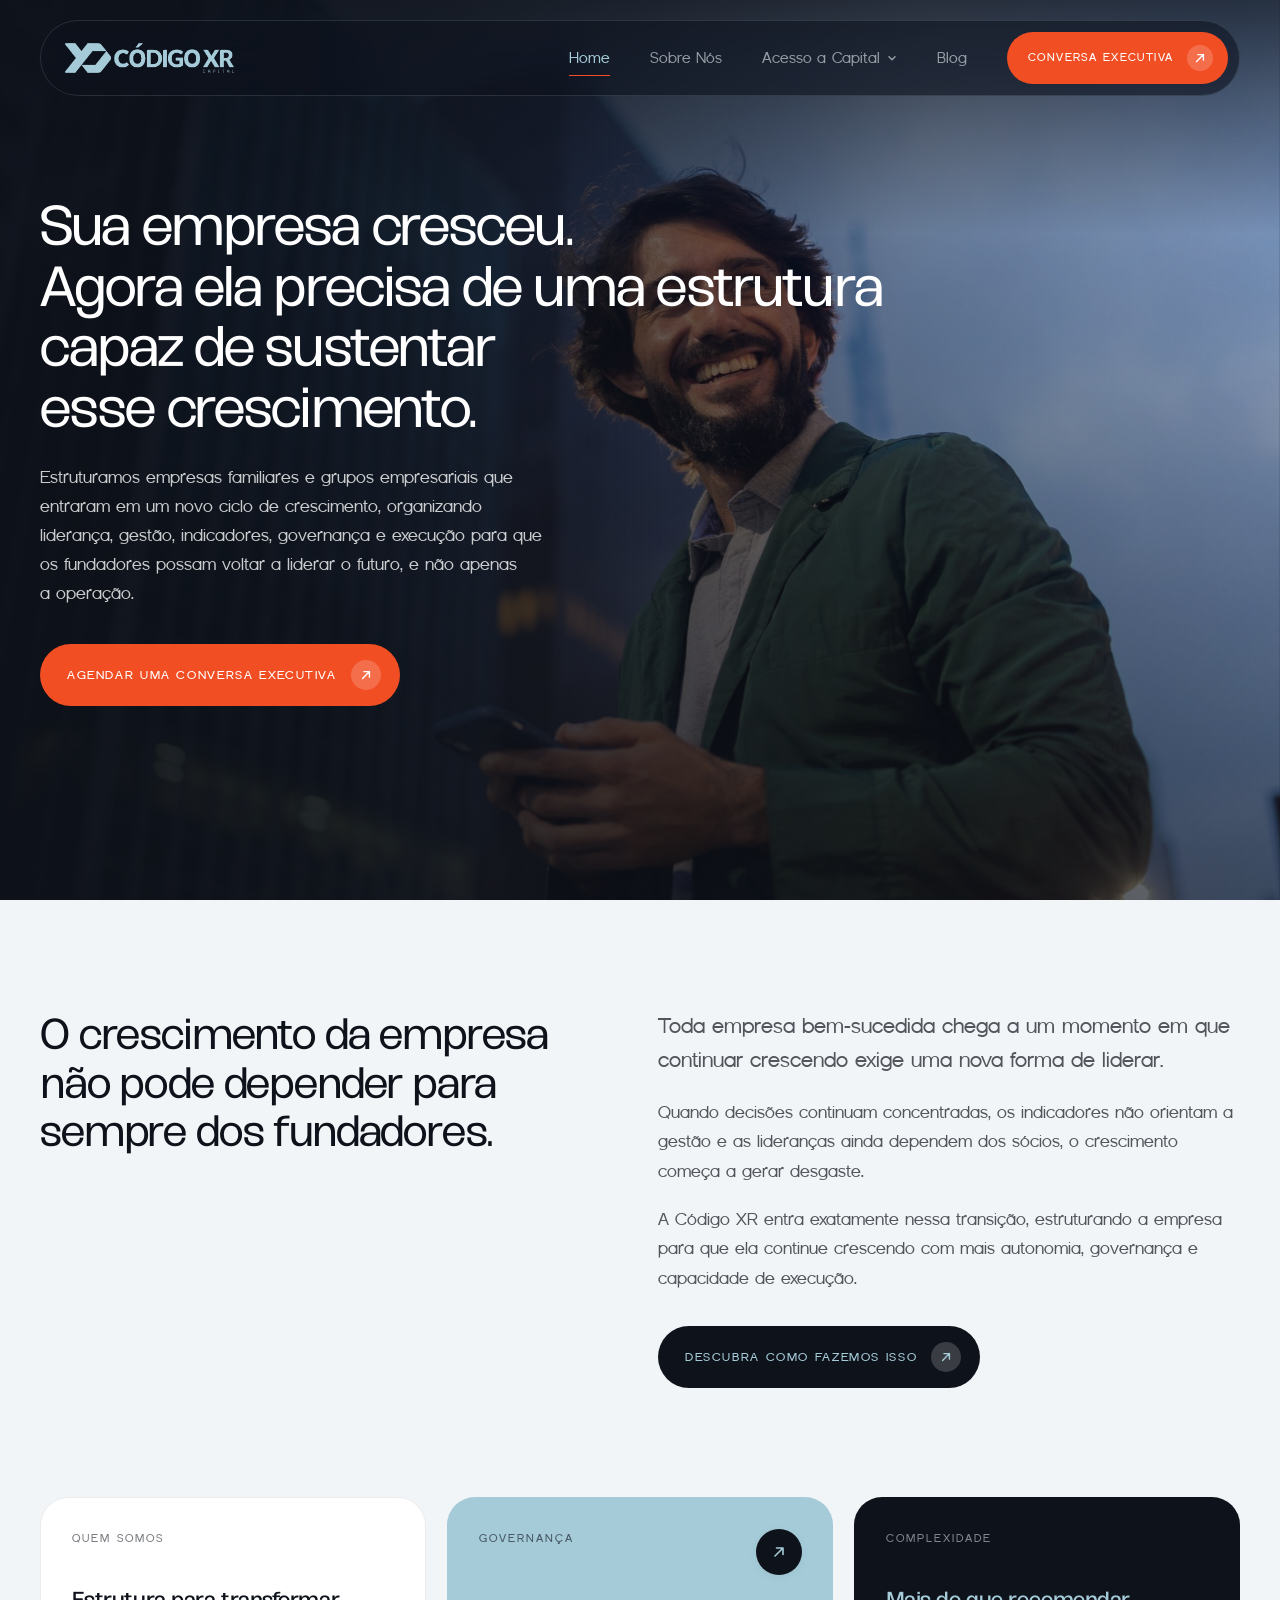
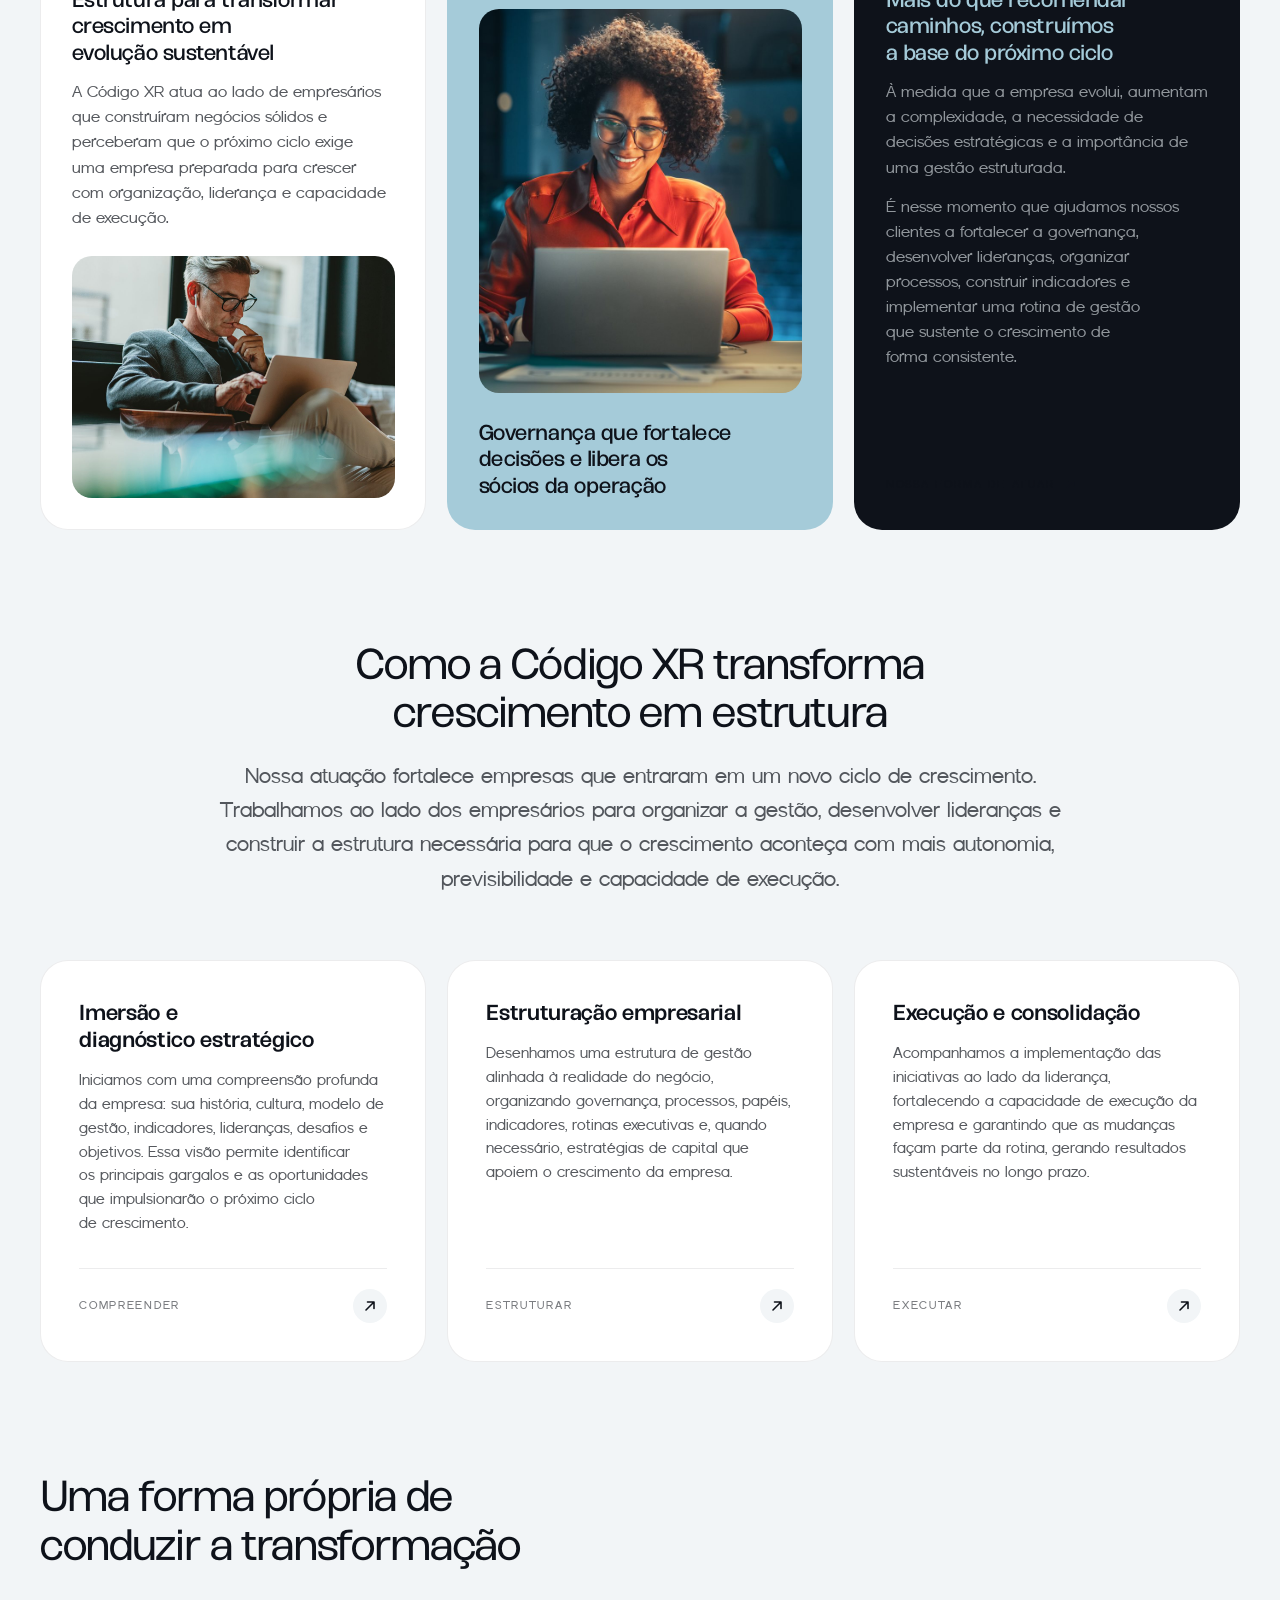
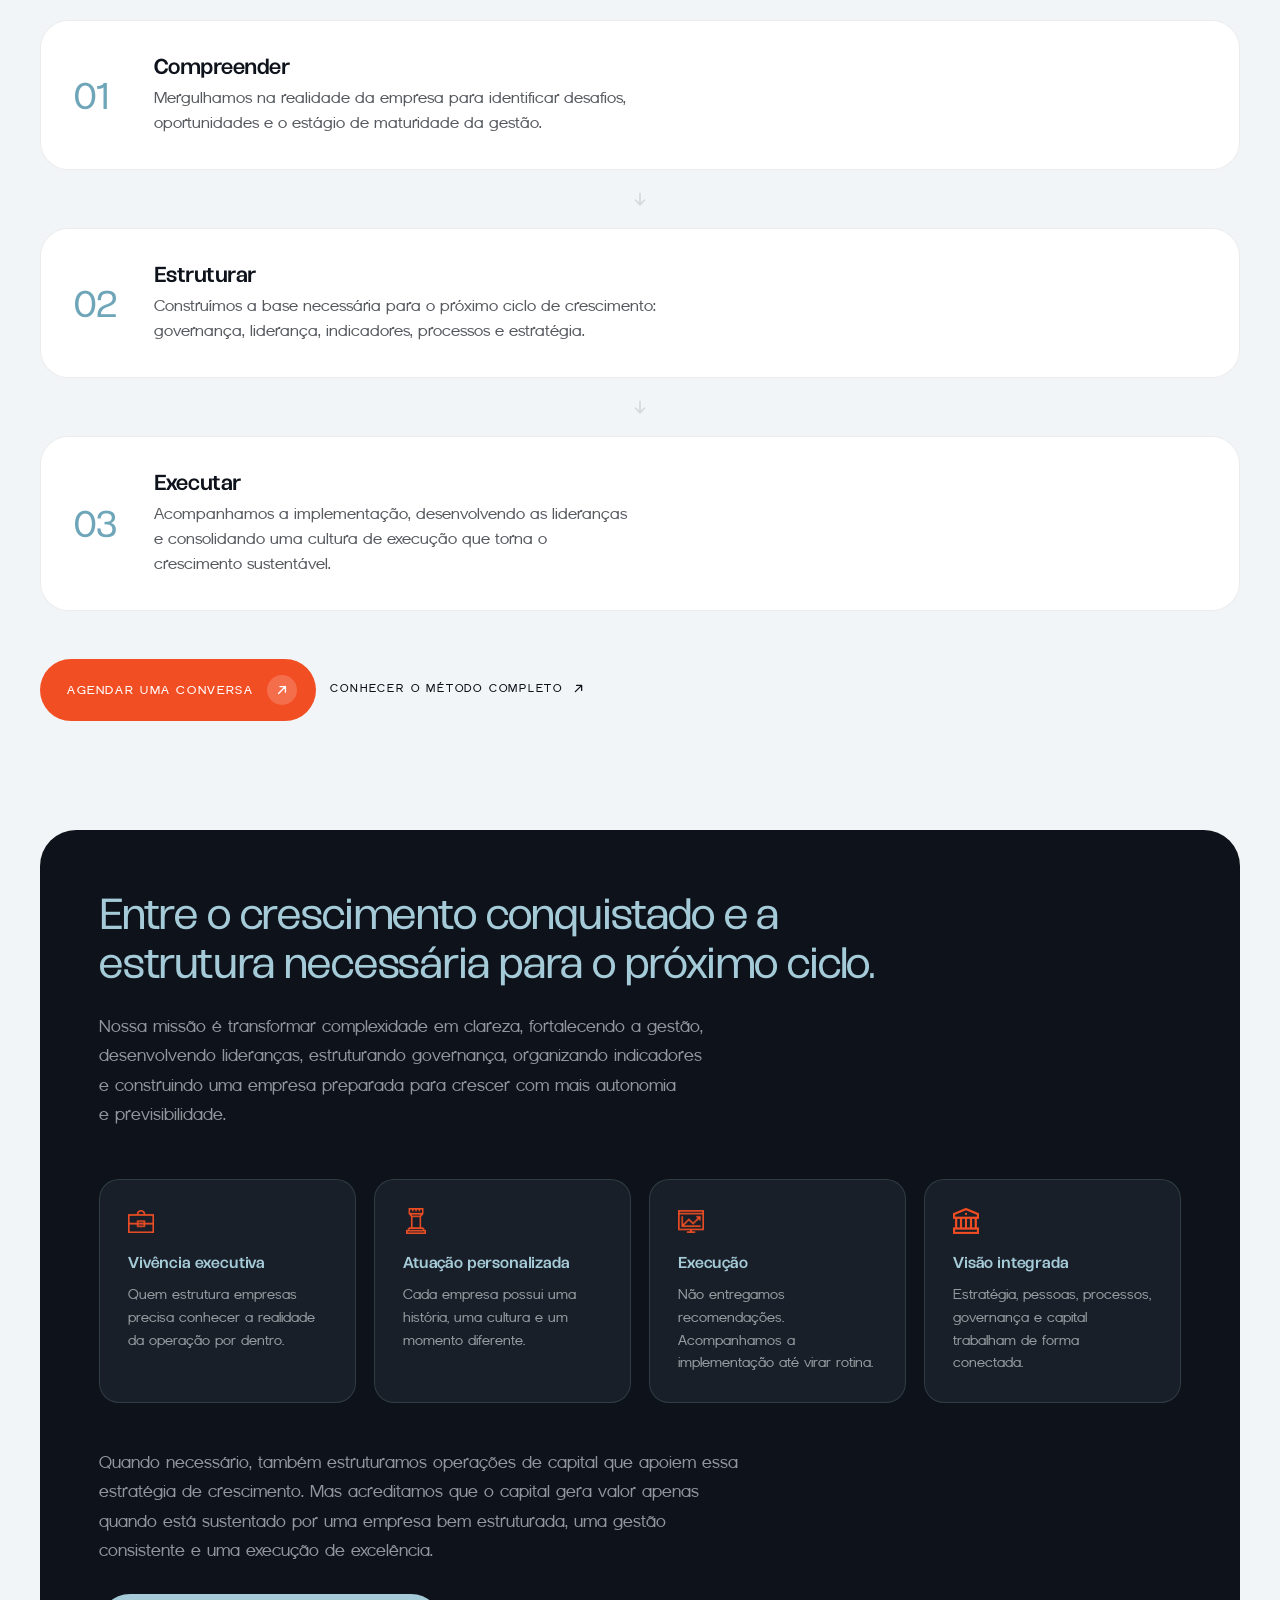
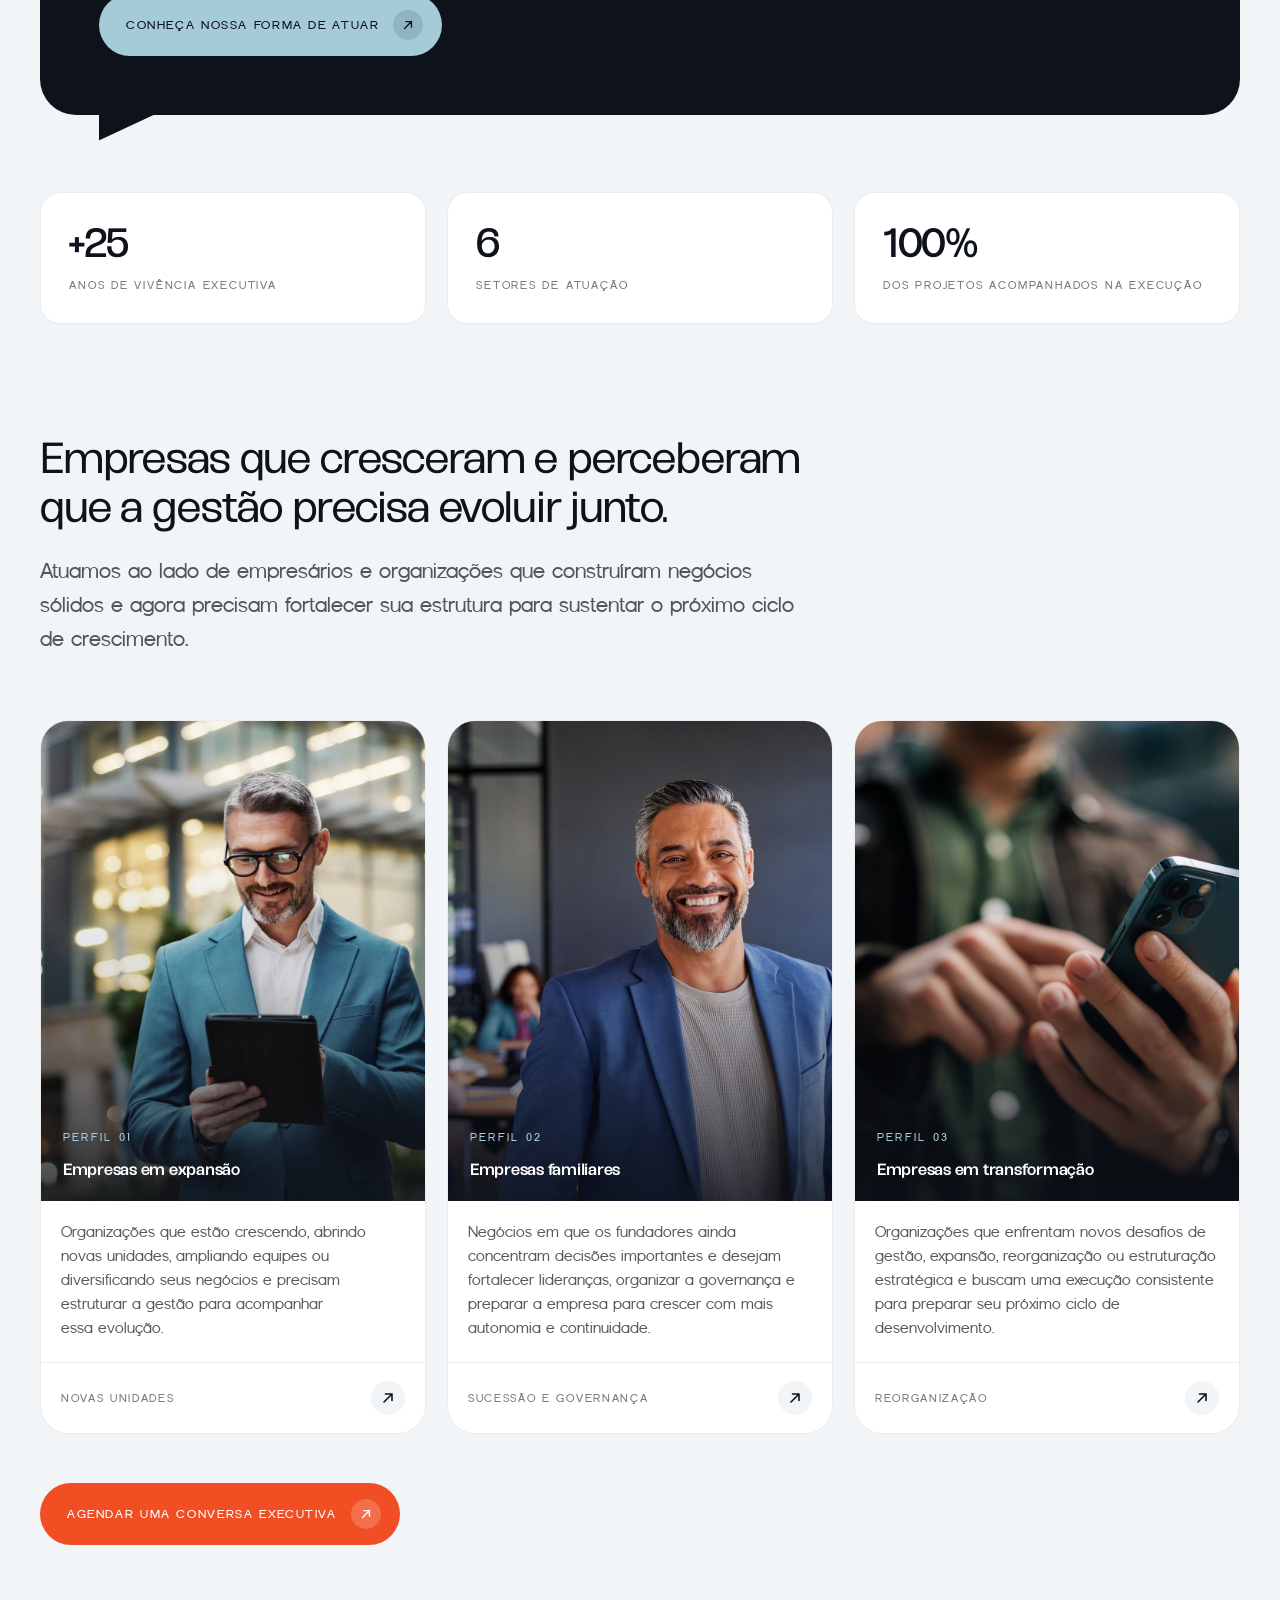
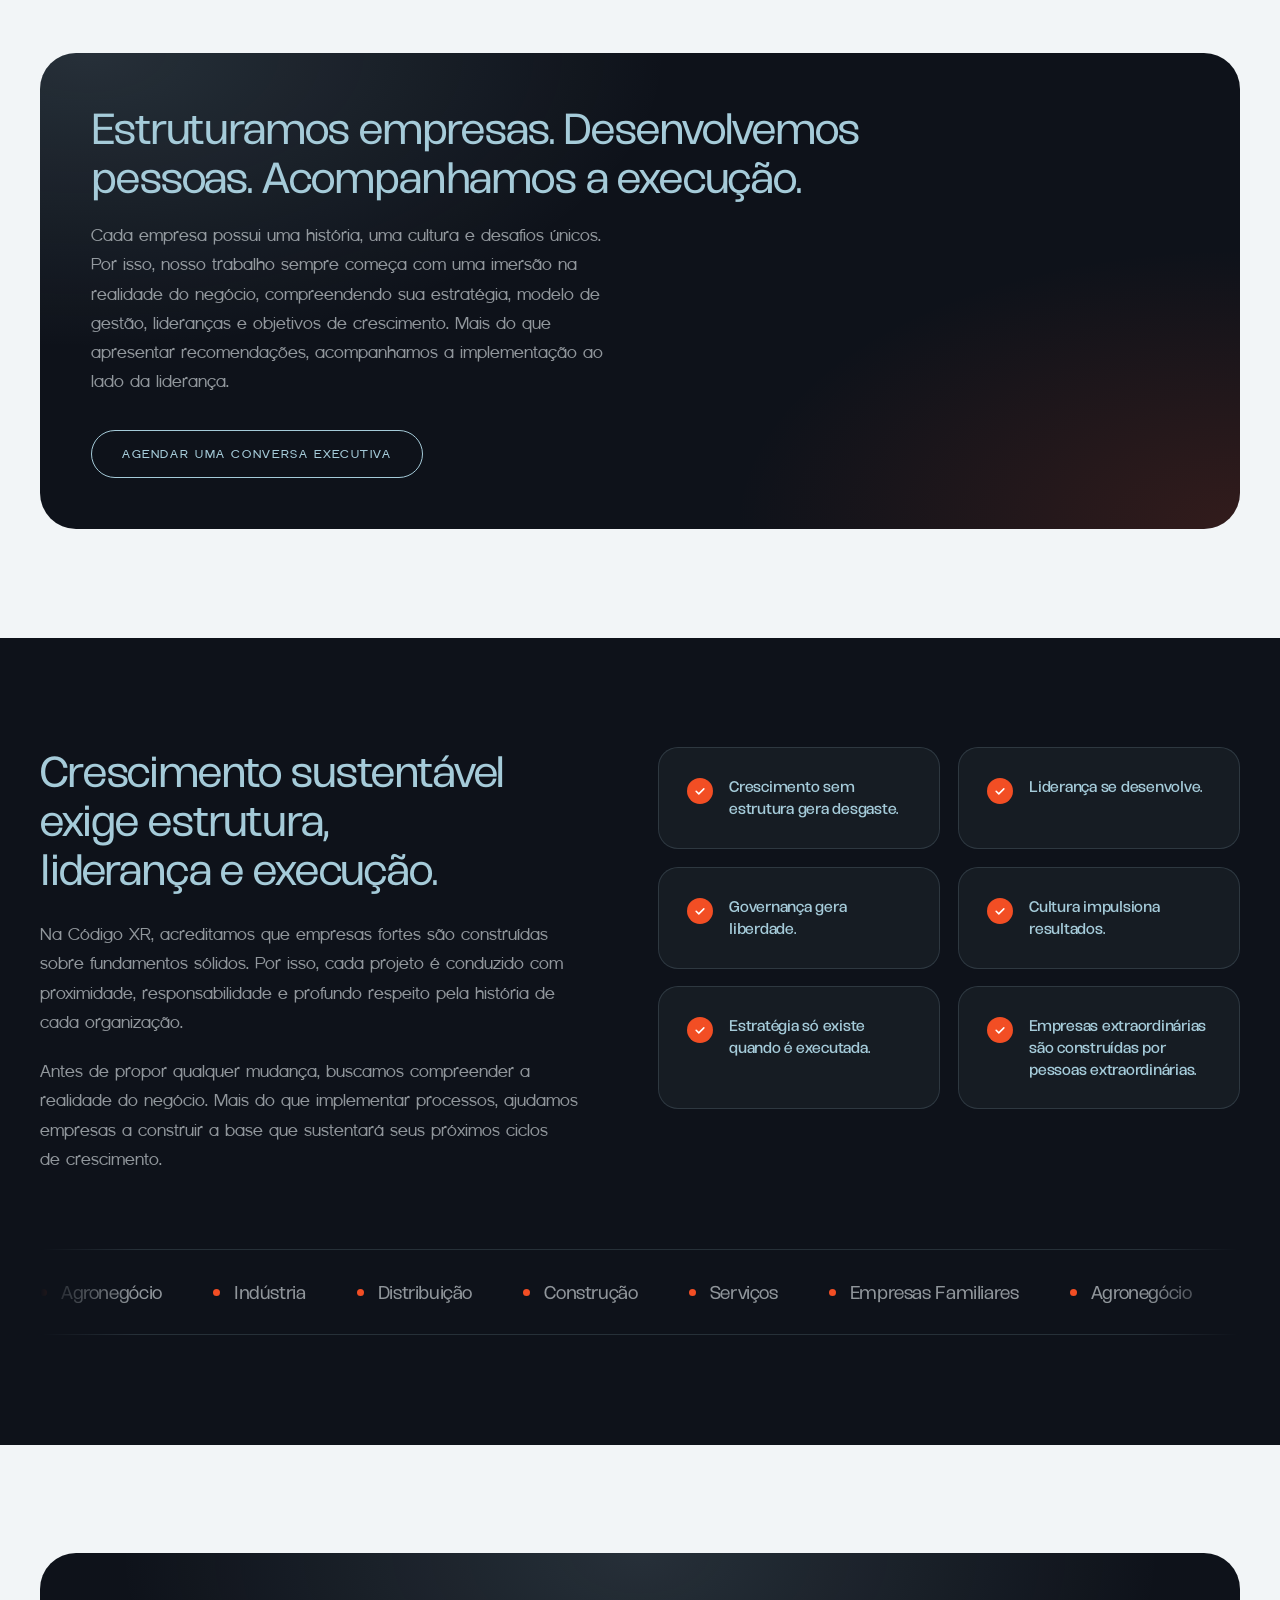
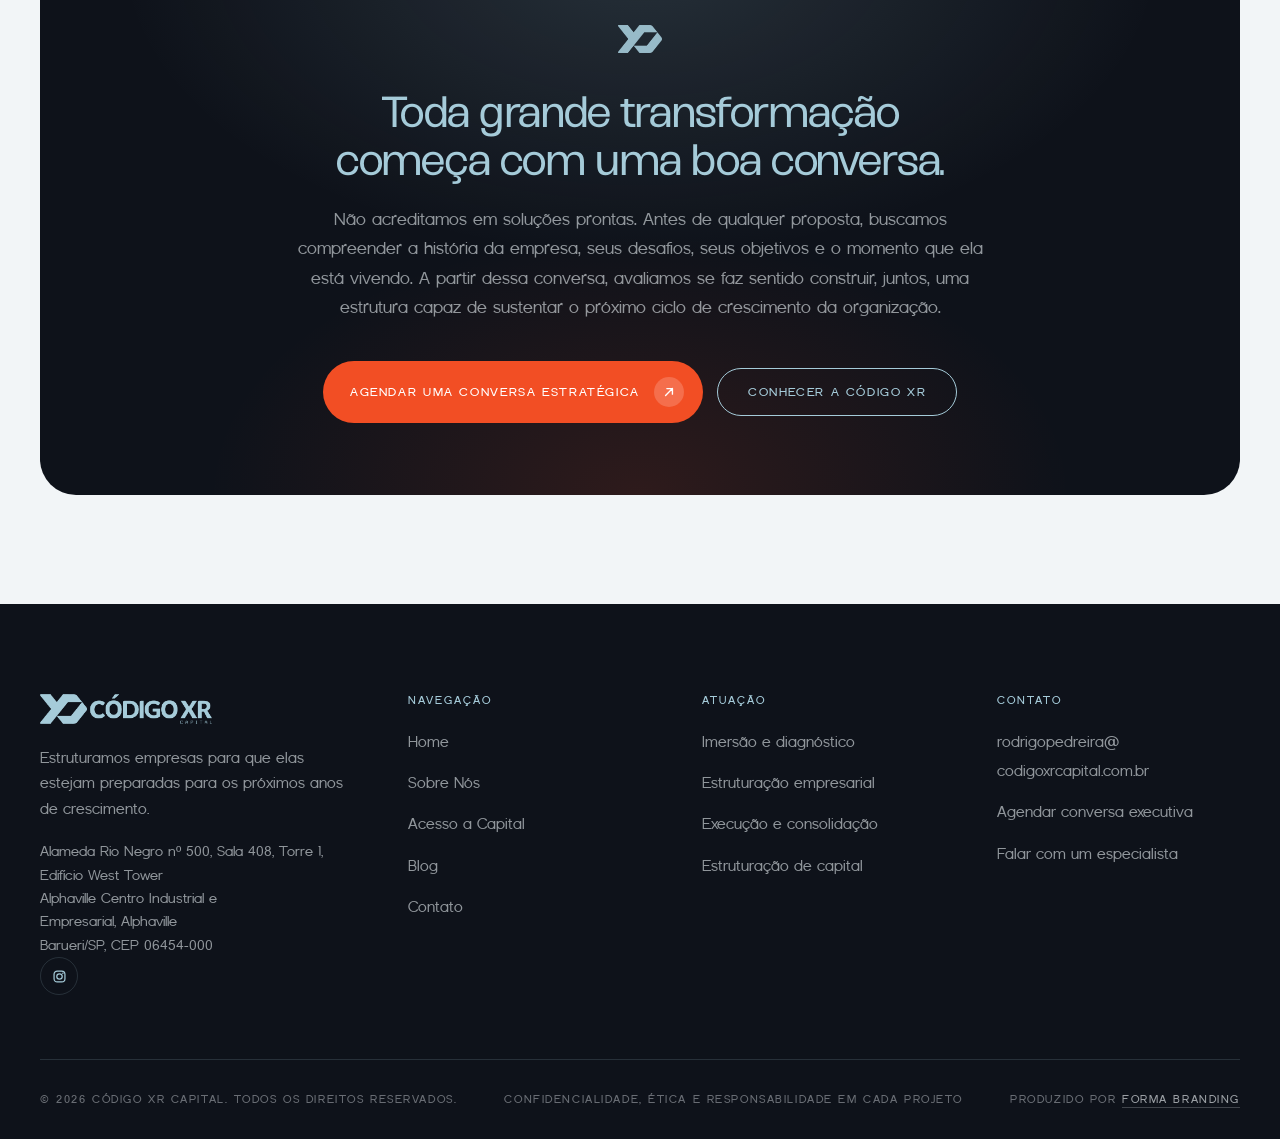
==== commit 605ca53a: "Fotografia real do cliente, carrossel, endereco e ajuste de botao - Sobre Nos, Acesso a Capital e Co" ====
--- a/index.html
+++ b/index.html
@@ -531,6 +531,11 @@
           <img src="assets/brand/logo-azul.png" alt="Código XR Capital" width="1214" height="212" loading="lazy">
         </a>
         <p class="rodape__sobre">Estruturamos empresas para que elas estejam preparadas para os próximos anos de crescimento.</p>
+        <p class="rodape__endereco">
+          Alameda Rio Negro nº 500, Sala 408, Torre 1, Edifício West Tower<br>
+          Alphaville Centro Industrial e Empresarial, Alphaville<br>
+          Barueri/SP, CEP 06454-000
+        </p>
         <div class="sociais">
           <a href="https://www.instagram.com/rodpedreira/" target="_blank" rel="noopener" aria-label="Instagram da Código XR Capital"><svg viewBox="0 0 16 16" fill="none" stroke="currentColor" stroke-width="1.3"><rect x="2.2" y="2.2" width="11.6" height="11.6" rx="3.4"/><circle cx="8" cy="8" r="2.9"/><circle cx="11.6" cy="4.4" r=".8" fill="currentColor" stroke="none"/></svg></a>
         </div>
--- a/assets/css/style.css
+++ b/assets/css/style.css
@@ -1822,6 +1822,101 @@
 }
 .jornada__midia img { width: 100%; height: 100%; object-fit: cover; transition: transform 1s var(--ease-out); }
 .jornada:hover .jornada__midia img { transform: scale(1.05); }
+/* --------------------------------------------------------------------------
+   CARROSSEL DE FOTOS
+   Troca sozinho a cada 3s. As setas continuam disponíveis a qualquer momento
+   e pausam o avanço automático, para não brigar com quem está navegando.
+   -------------------------------------------------------------------------- */
+.carrossel {
+  position: relative;
+  border-radius: var(--r-xl);
+  overflow: hidden;
+  background: var(--marinho);
+  isolation: isolate;
+}
+.carrossel__quadro { position: absolute; inset: 0; }
+.carrossel__quadro img {
+  position: absolute; inset: 0;
+  width: 100%; height: 100%; object-fit: cover;
+  opacity: 0;
+  transform: scale(1.04);
+  transition: opacity .85s var(--ease), transform 4s var(--ease-out);
+}
+.carrossel__quadro img.is-ativa { opacity: 1; transform: scale(1); }
+
+.carrossel__seta {
+  position: absolute; top: 50%; z-index: 3;
+  display: grid; place-items: center;
+  width: 44px; height: 44px;
+  transform: translateY(-50%);
+  border: 0; border-radius: 50%;
+  background: rgba(240, 246, 249, .9);
+  color: var(--marinho);
+  cursor: pointer;
+  box-shadow: var(--sombra-sm);
+  transition: background .3s var(--ease), color .3s var(--ease), transform .3s var(--ease-out);
+}
+.carrossel__seta:hover { background: var(--laranja); color: #fff; }
+.carrossel__seta--antes { left: clamp(12px, 1.6vw, 20px); }
+.carrossel__seta--depois { right: clamp(12px, 1.6vw, 20px); }
+.carrossel__seta--antes:hover { transform: translateY(-50%) translateX(-3px); }
+.carrossel__seta--depois:hover { transform: translateY(-50%) translateX(3px); }
+.carrossel__seta svg { width: 16px; height: 16px; }
+
+.carrossel__pontos {
+  position: absolute; left: 0; right: 0; bottom: 0; z-index: 3;
+  display: flex; justify-content: center; gap: 8px;
+  padding: clamp(28px, 4vw, 44px) 0 clamp(14px, 1.8vw, 20px);
+  /* sem esta base os pontos desaparecem sobre fotos claras */
+  background: linear-gradient(to top, rgba(14, 18, 26, .55), transparent);
+}
+.carrossel__ponto {
+  width: 7px; height: 7px; padding: 0;
+  border: 0; border-radius: 50%;
+  background: rgba(240, 246, 249, .6);
+  cursor: pointer;
+  transition: background .3s var(--ease), width .35s var(--ease-out);
+}
+.carrossel__ponto.is-ativo { width: 22px; border-radius: 4px; background: var(--laranja); }
+
+/* Variante que acompanha a altura da coluna de texto ao lado. */
+.carrossel--coluna {
+  align-self: stretch;
+  height: 100%;
+  min-height: clamp(320px, 26vw, 480px);
+}
+@media (max-width: 1024px) {
+  .carrossel--coluna { height: auto; aspect-ratio: 4 / 3; min-height: 0; }
+}
+
+/* Hero de página com fotografia de fundo */
+.hero-pagina--foto { position: relative; isolation: isolate; }
+.hero-pagina__foto {
+  position: absolute; inset: 0; z-index: -2;
+  width: 100%; height: 100%; object-fit: cover; object-position: 18% 50%;
+}
+.hero-pagina--foto::after {
+  content: ''; position: absolute; inset: 0; z-index: -1;
+  background:
+    linear-gradient(92deg, rgba(14, 18, 26, .97) 0%, rgba(14, 18, 26, .93) 44%, rgba(14, 18, 26, .6) 72%, rgba(14, 18, 26, .28) 100%),
+    linear-gradient(180deg, rgba(14, 18, 26, .88) 0%, rgba(14, 18, 26, .5) 40%, rgba(14, 18, 26, .3) 72%, rgba(14, 18, 26, .62) 100%);
+}
+@media (max-width: 1024px) {
+  /* na tela estreita o texto cobre tudo; a foto entra como textura, sem apagar */
+  .hero-pagina__foto { object-position: 72% 38%; }
+  .hero-pagina--foto::after {
+    background: linear-gradient(180deg, rgba(14, 18, 26, .9) 0%, rgba(14, 18, 26, .74) 46%, rgba(14, 18, 26, .88) 100%);
+  }
+}
+
+/* Endereço do escritório */
+.endereco {
+  display: flex; gap: 14px; align-items: flex-start;
+  font-size: .95rem; line-height: 1.6;
+}
+.endereco svg { width: 16px; height: 16px; flex: none; margin-top: 3px; color: var(--laranja); }
+.rodape__endereco { margin-top: 18px; color: var(--claro-60); font-size: .9rem; line-height: 1.62; }
+
 /* Marca a jornada dentro da one page, para o visitante saber em qual caminho está. */
 .jornada__marca {
   display: block; margin-bottom: 14px;
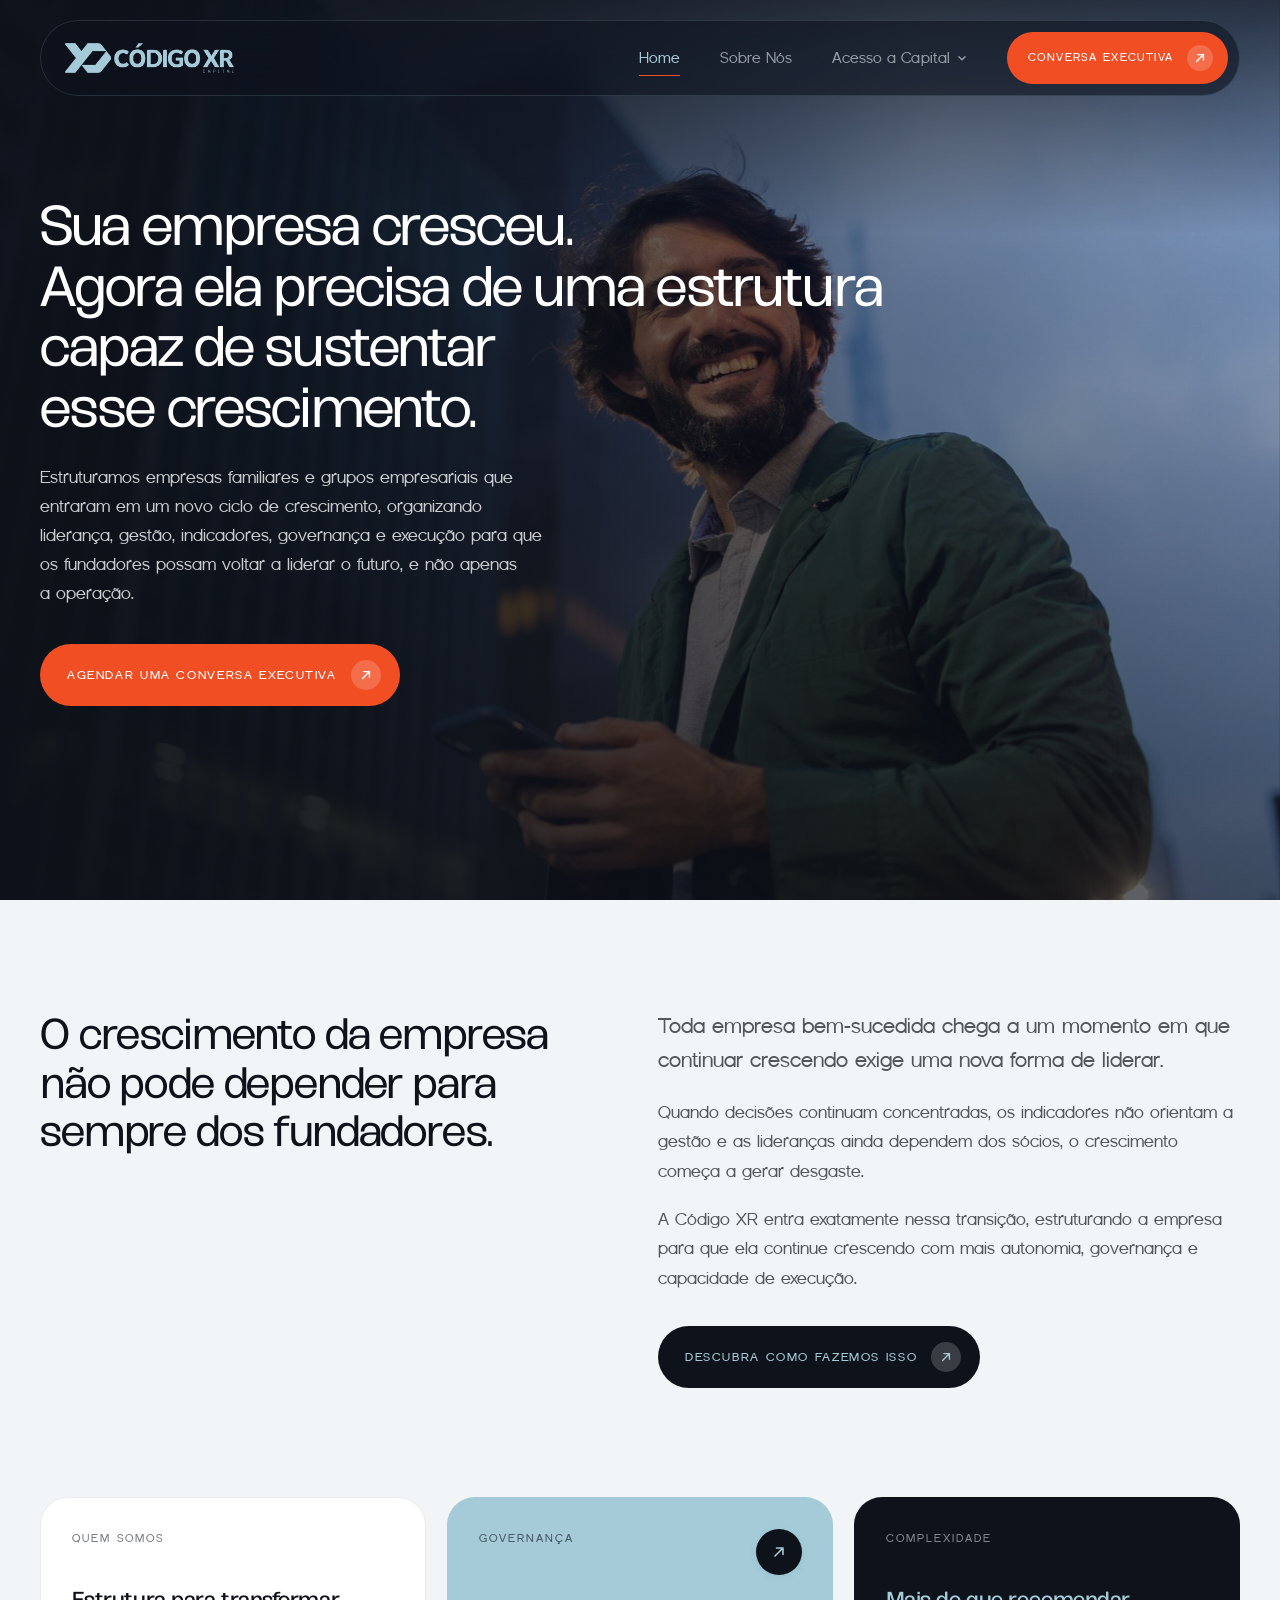
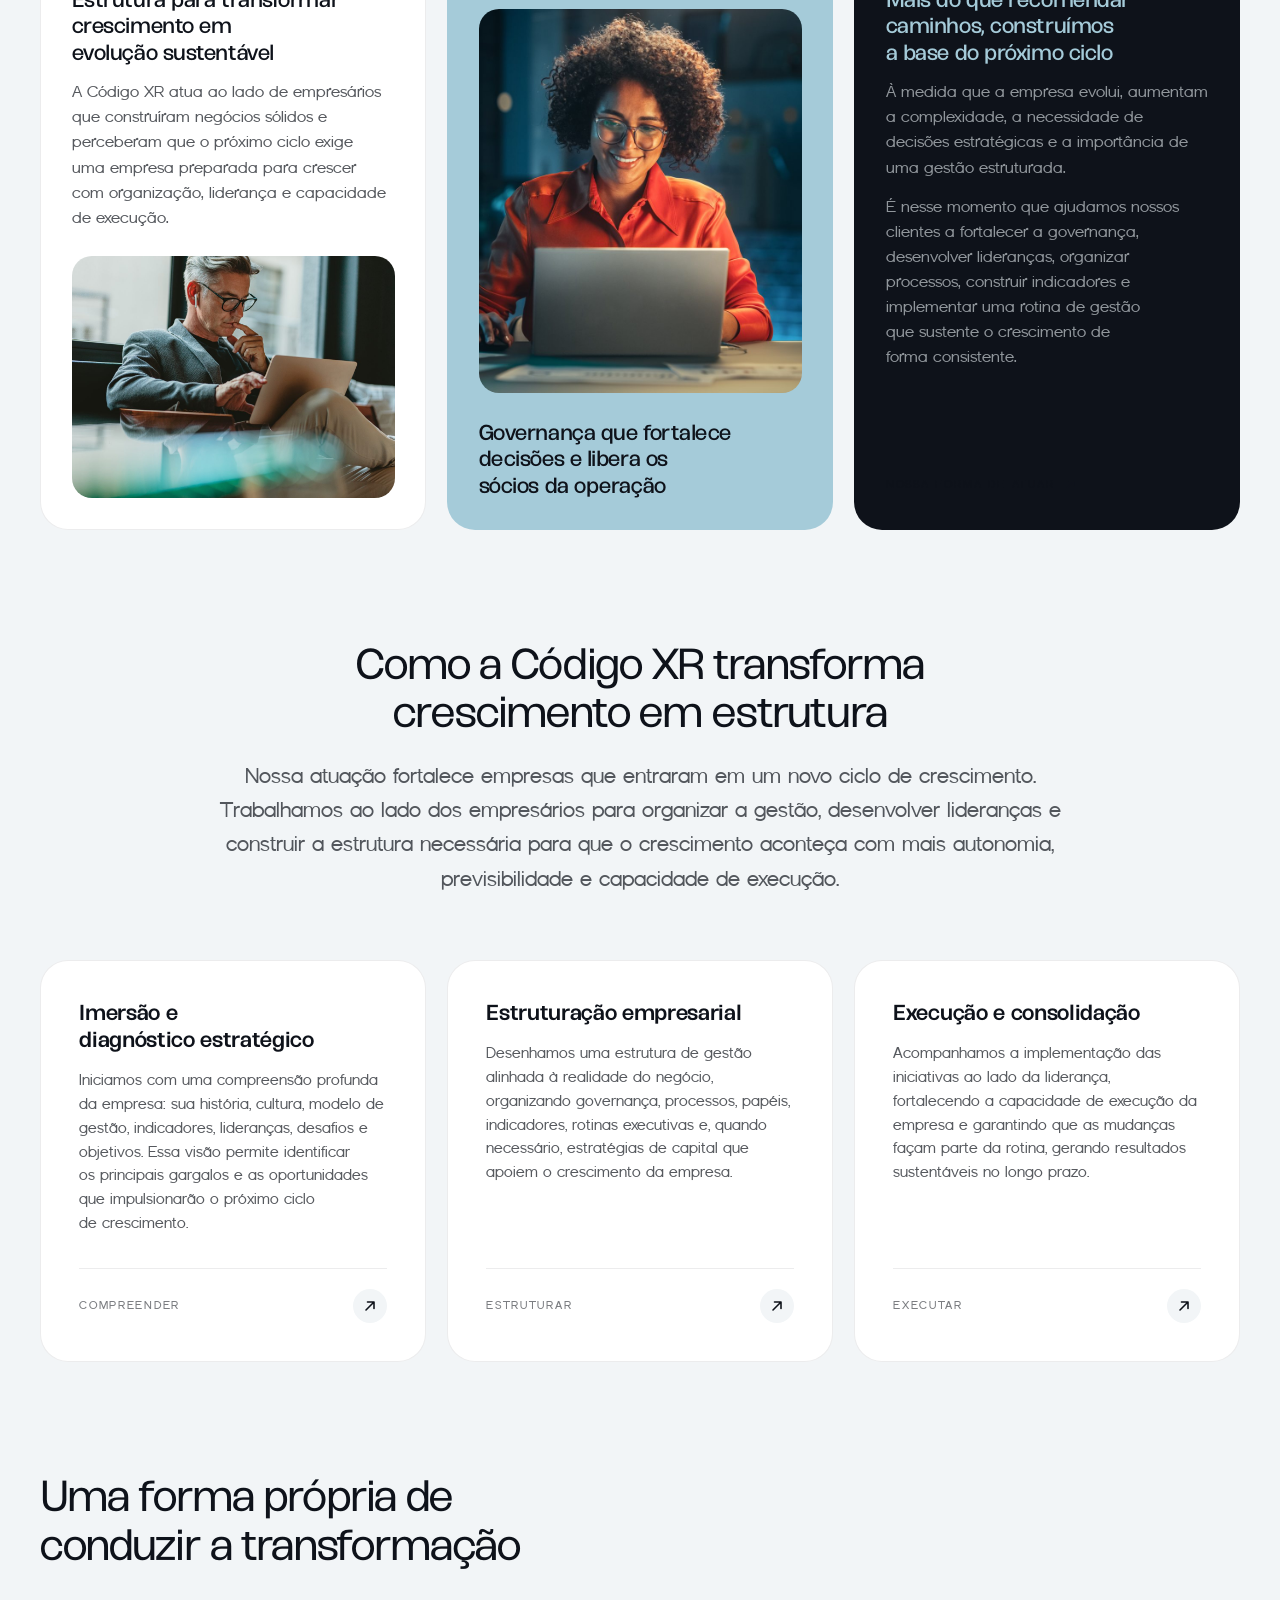
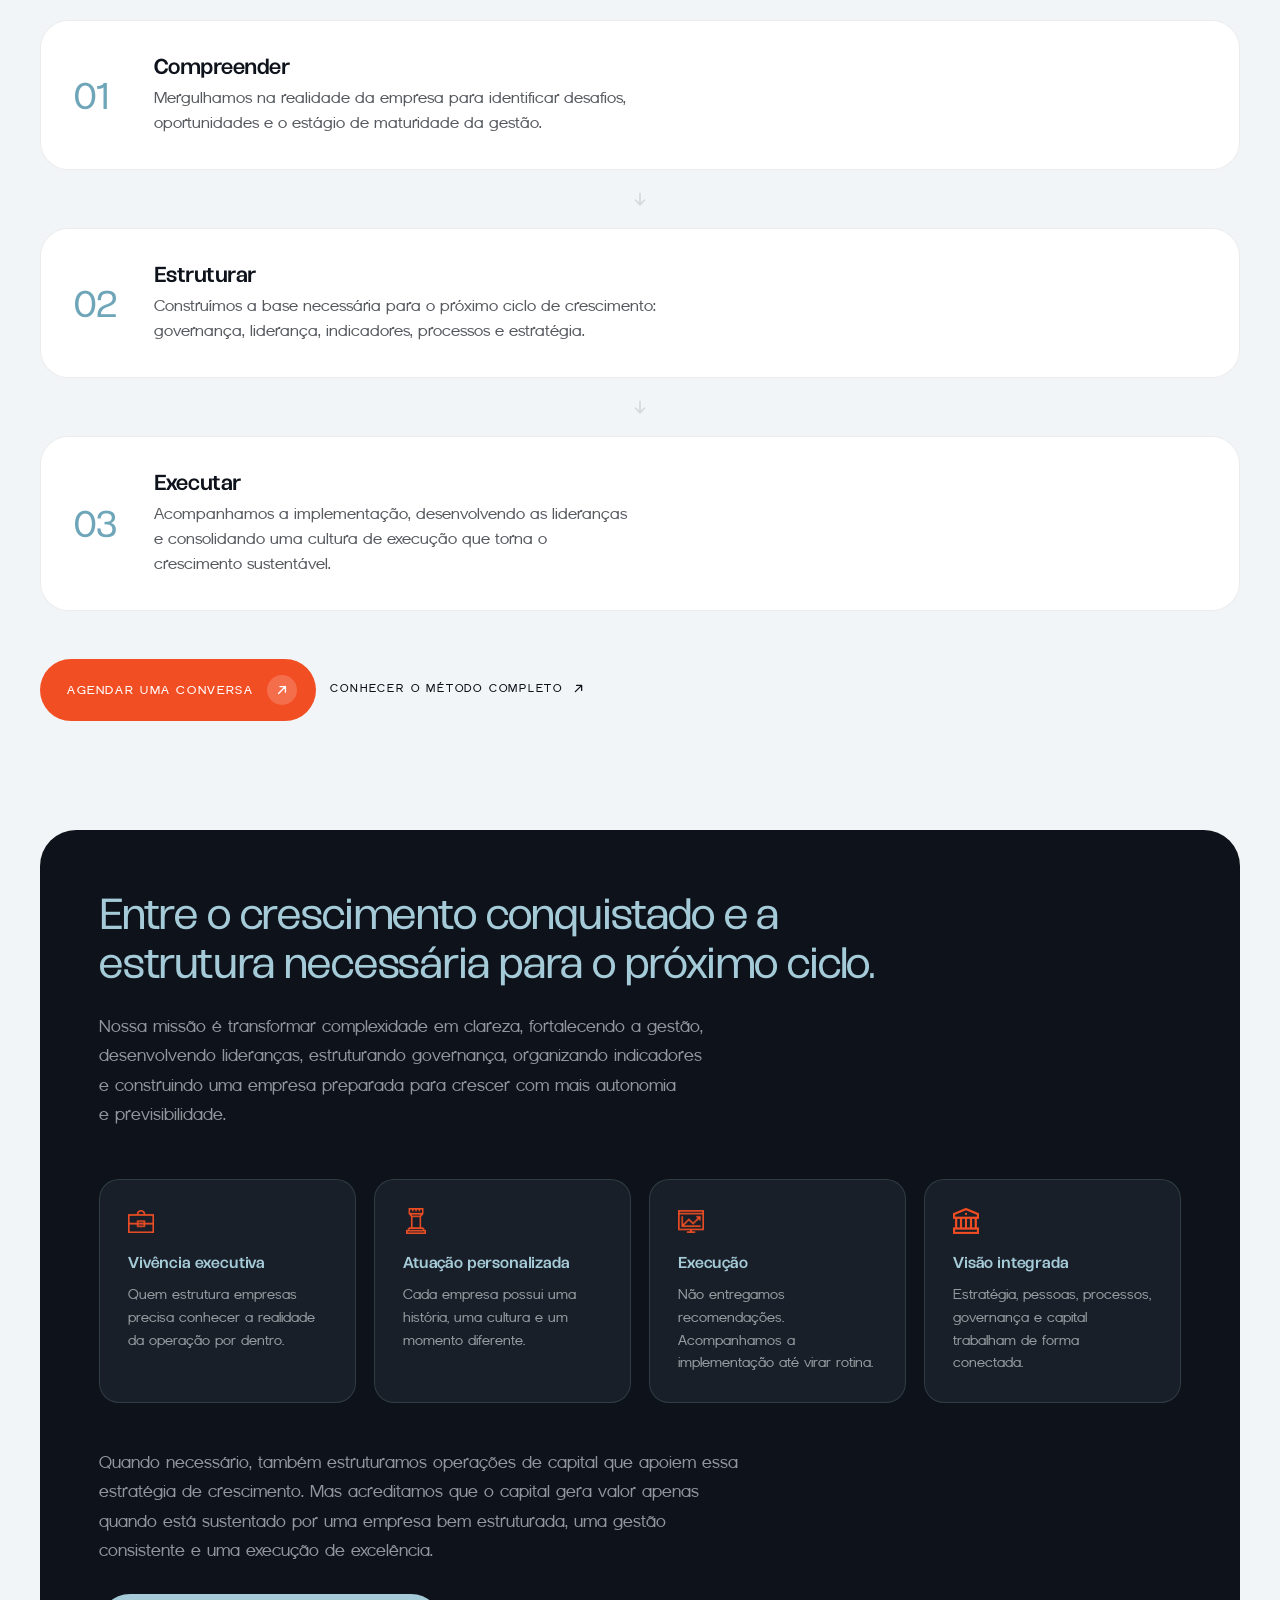
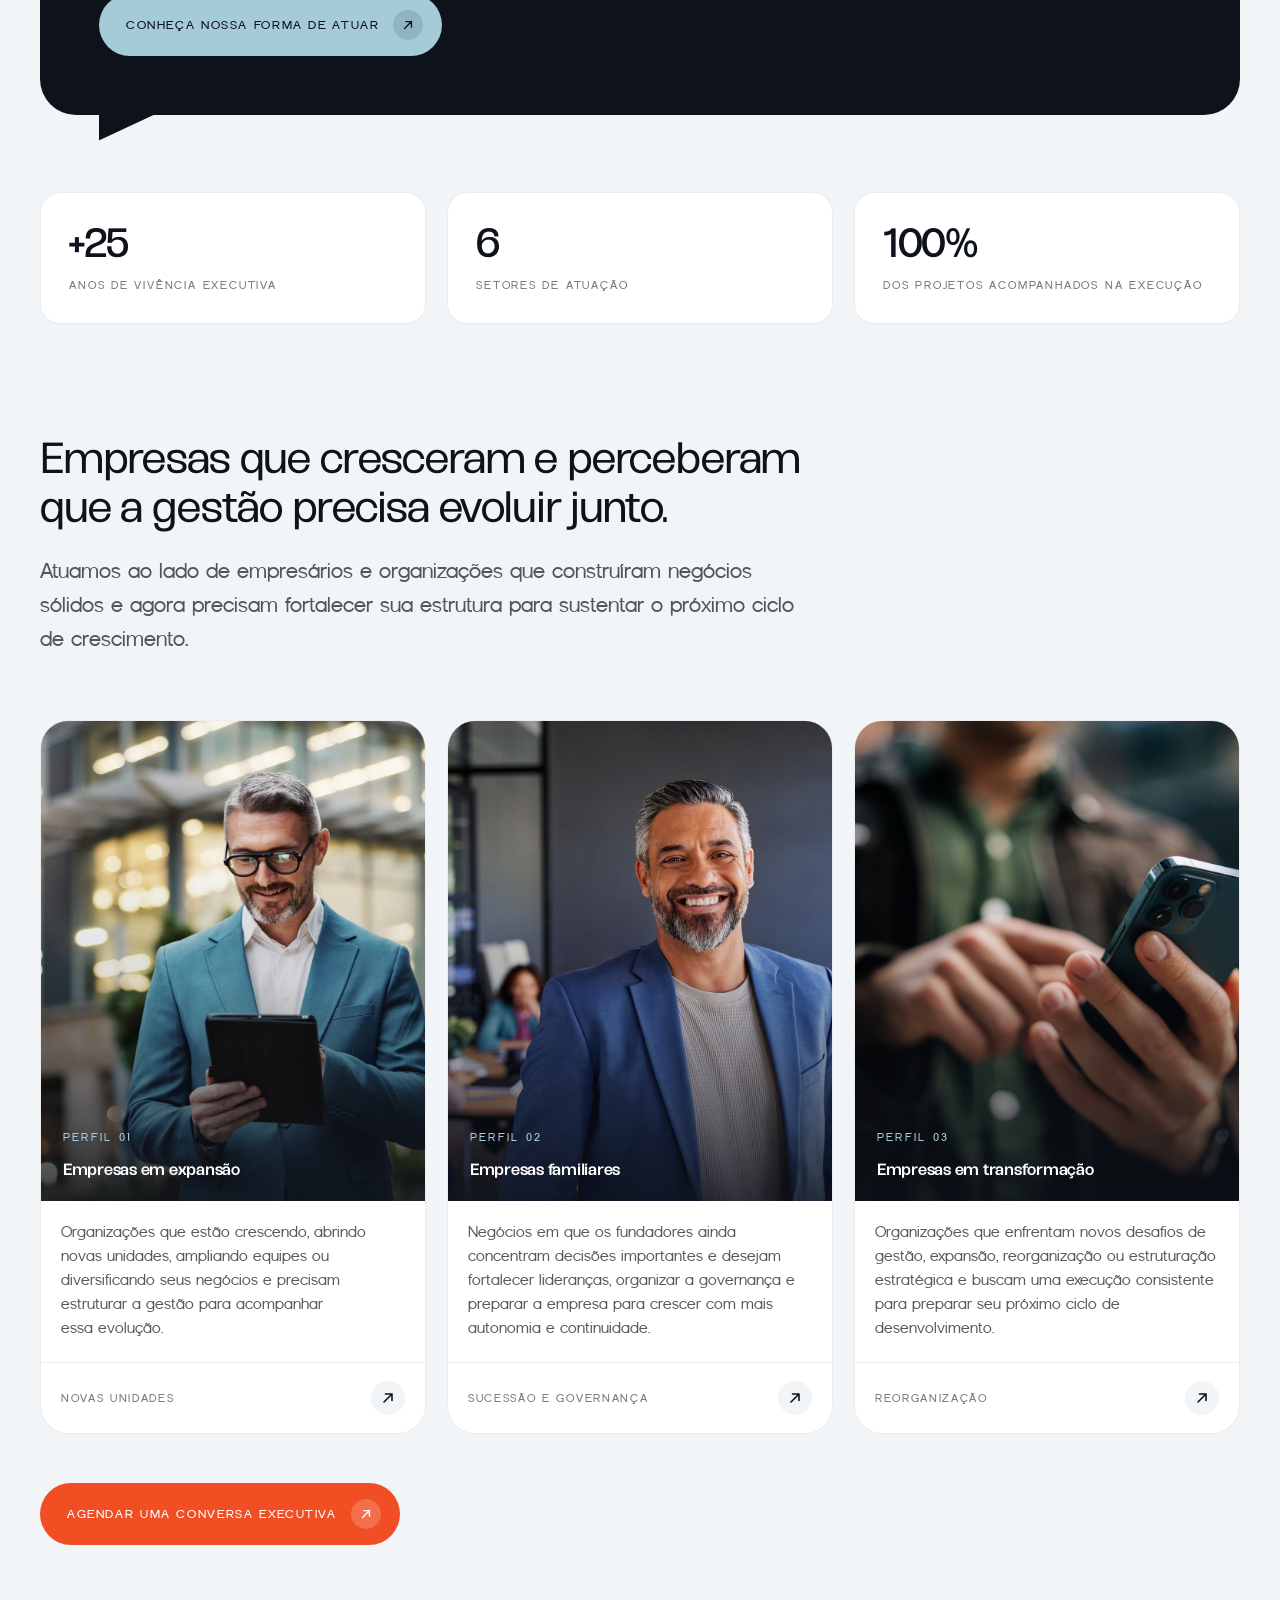
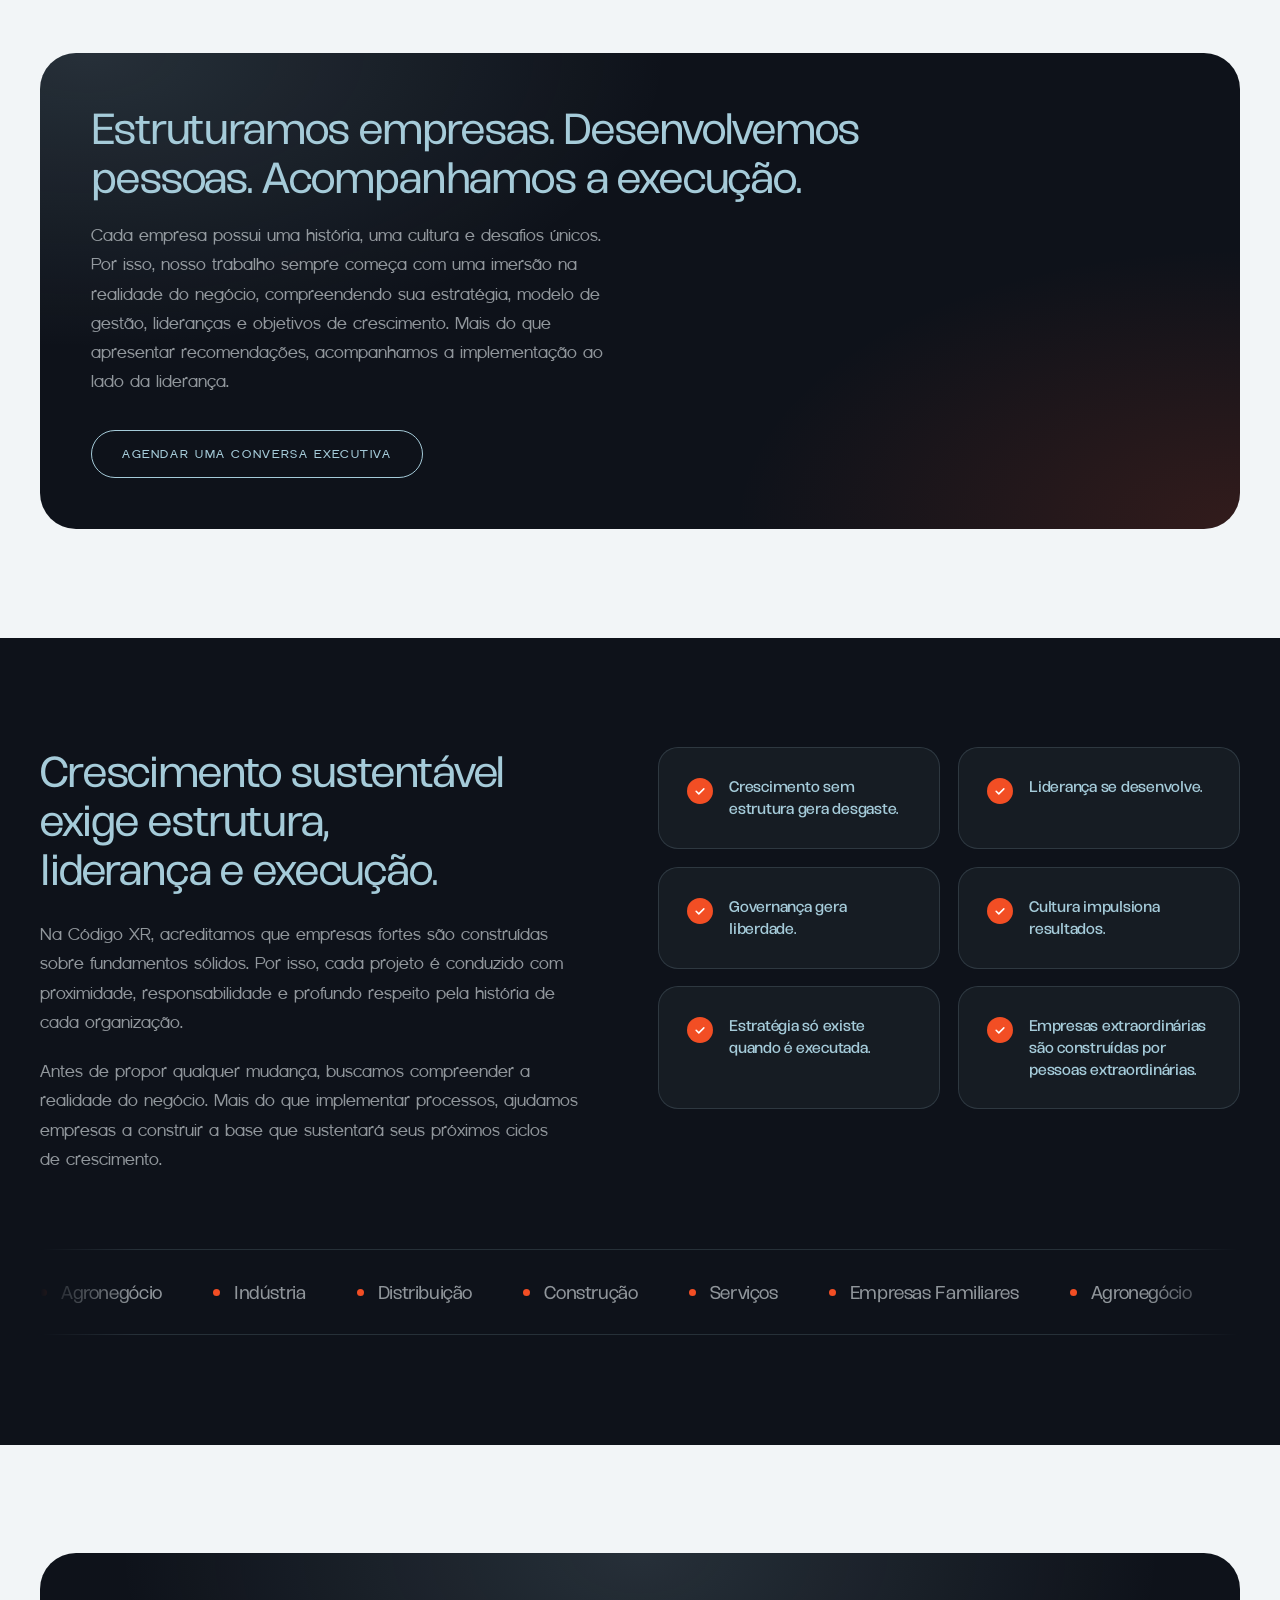
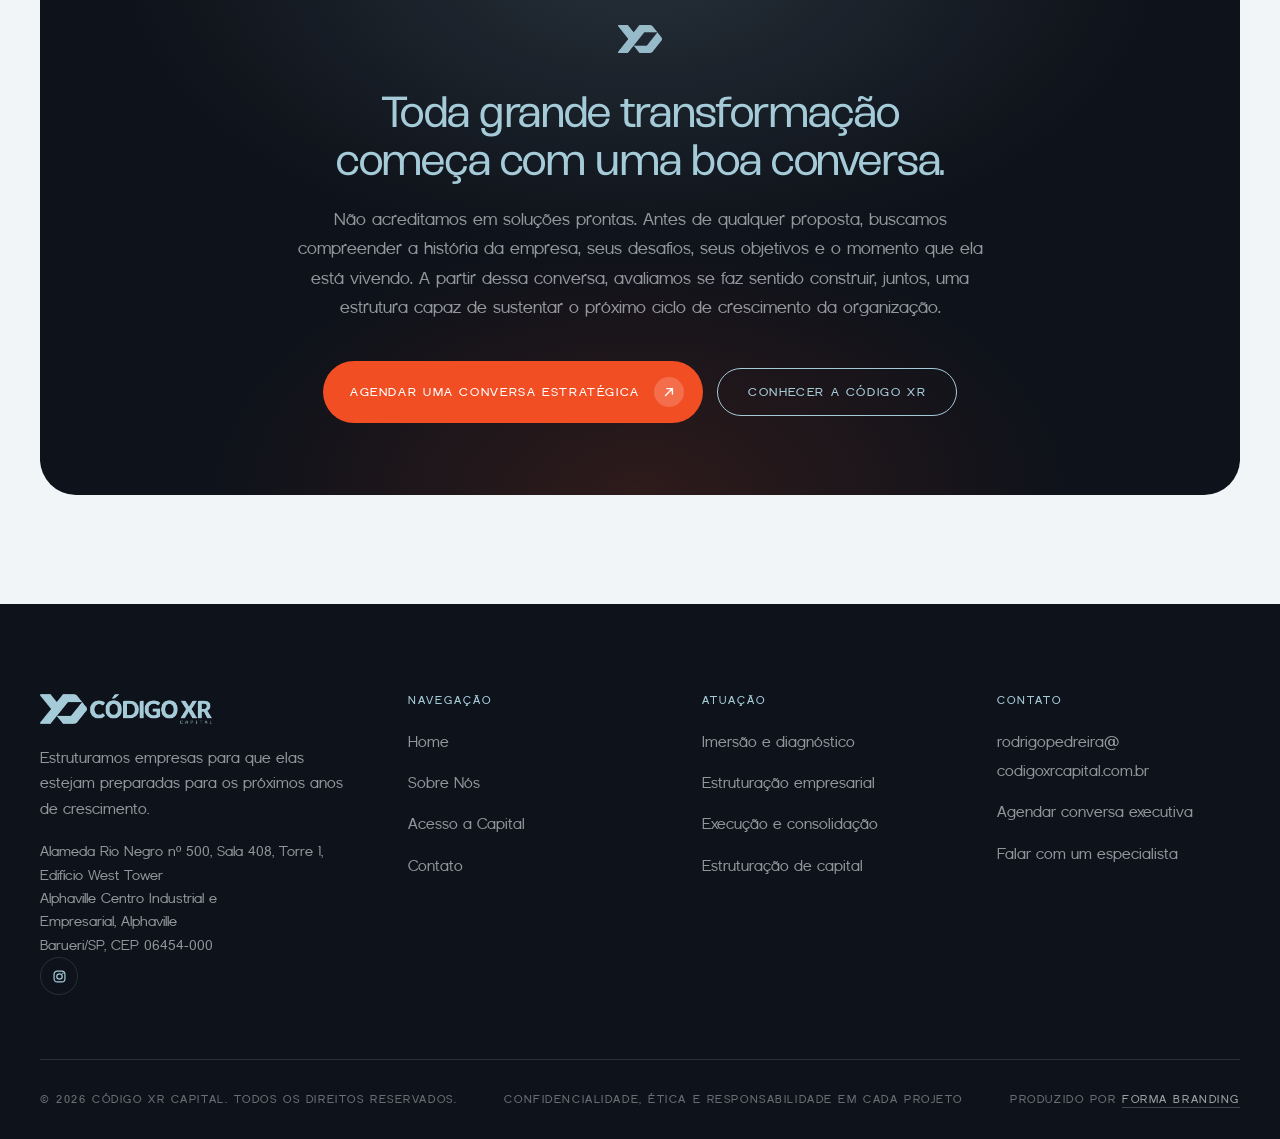
==== commit 2d8ad74a: "Tira o blog do ar e envia os formularios por e-mail Blog: - sai do menu, do drawer e dos rodapes, ma" ====
--- a/index.html
+++ b/index.html
@@ -49,7 +49,6 @@
           <a class="submenu__link" href="https://app.teddy360.com.br/#/store/efd0c424-6882-4dab-96a6-a4d4dbcfbdfd/v2" target="_blank" rel="noopener">Simule sua operação</a>
           </div>
         </div>
-        <a class="nav__link" href="blog.html">Blog</a>
       </nav>
       <div class="topo__acoes">
         <a class="btn btn--sm" href="contato.html">
@@ -81,7 +80,6 @@
       <a href="capital.html#estruturadas">Soluções estruturadas</a>
       <a href="https://app.teddy360.com.br/#/store/efd0c424-6882-4dab-96a6-a4d4dbcfbdfd/v2" target="_blank" rel="noopener">Simule sua operação</a>
     </div>
-    <a class="drawer__link" style="--i:4" href="blog.html">Blog</a>
   </nav>
   <div class="drawer__rodape">
     <a class="btn btn--bloco" href="contato.html">
@@ -547,7 +545,6 @@
           <li><a href="index.html">Home</a></li>
           <li><a href="sobre.html">Sobre Nós</a></li>
           <li><a href="capital.html">Acesso a Capital</a></li>
-          <li><a href="blog.html">Blog</a></li>
           <li><a href="contato.html">Contato</a></li>
         </ul>
       </div>
--- a/assets/css/style.css
+++ b/assets/css/style.css
@@ -1454,6 +1454,20 @@
   color: var(--marinho);
 }
 .form-status.is-visivel { display: block; animation: sobe .5s var(--ease-out); }
+/* falha de envio: o visitante precisa perceber que não foi */
+.form-status--erro {
+  background: rgba(242, 78, 36, .07);
+  border-color: rgba(242, 78, 36, .34);
+}
+
+/* Armadilha para robô: fora da tela, sem display:none, que alguns
+   preenchedores automáticos ignoram. */
+.armadilha {
+  position: absolute !important;
+  left: -9999px;
+  width: 1px; height: 1px;
+  overflow: hidden;
+}
 @keyframes sobe { from { opacity: 0; transform: translateY(10px); } }
 
 /* Layout da página de contato */
@@ -1893,7 +1907,7 @@
 .hero-pagina--foto { position: relative; isolation: isolate; }
 .hero-pagina__foto {
   position: absolute; inset: 0; z-index: -2;
-  width: 100%; height: 100%; object-fit: cover; object-position: 18% 50%;
+  width: 100%; height: 100%; object-fit: cover; object-position: 50% 52%;
 }
 .hero-pagina--foto::after {
   content: ''; position: absolute; inset: 0; z-index: -1;
@@ -1903,7 +1917,7 @@
 }
 @media (max-width: 1024px) {
   /* na tela estreita o texto cobre tudo; a foto entra como textura, sem apagar */
-  .hero-pagina__foto { object-position: 72% 38%; }
+  .hero-pagina__foto { object-position: 50% 46%; }
   .hero-pagina--foto::after {
     background: linear-gradient(180deg, rgba(14, 18, 26, .9) 0%, rgba(14, 18, 26, .74) 46%, rgba(14, 18, 26, .88) 100%);
   }
